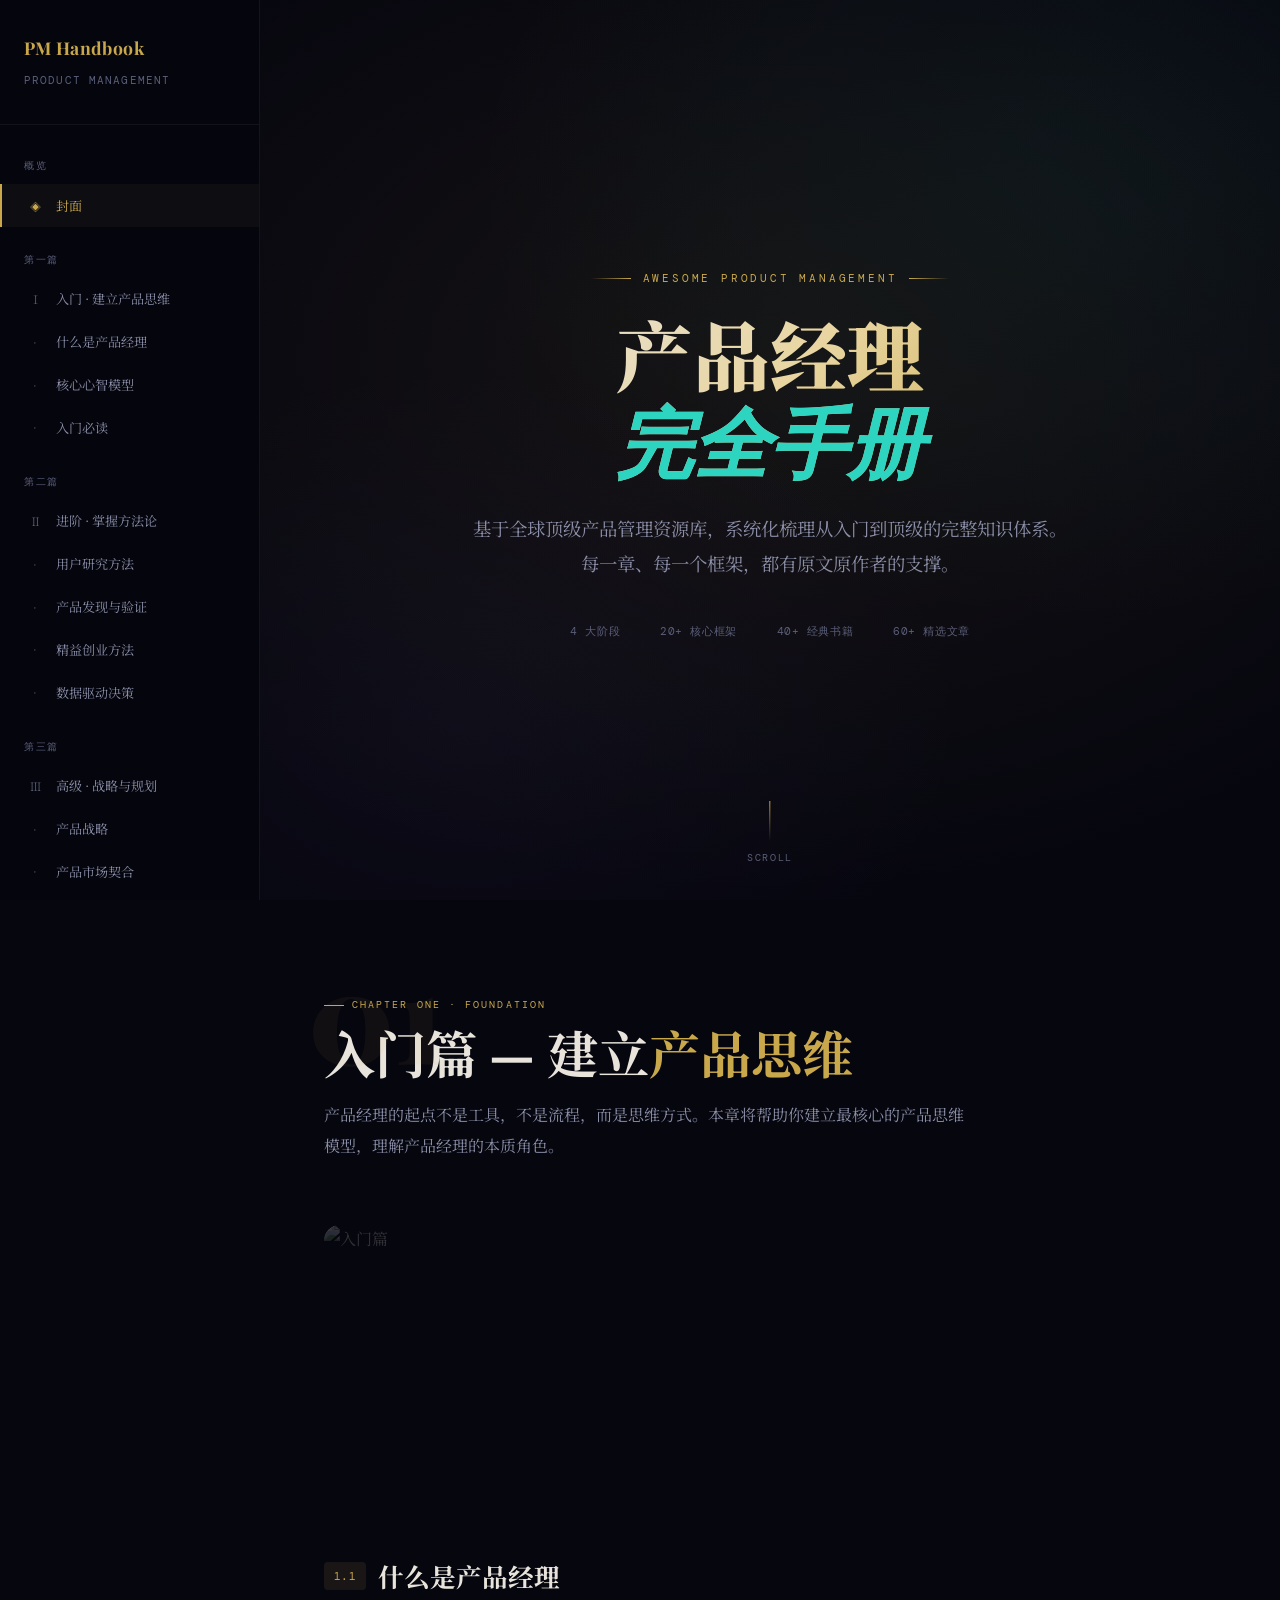
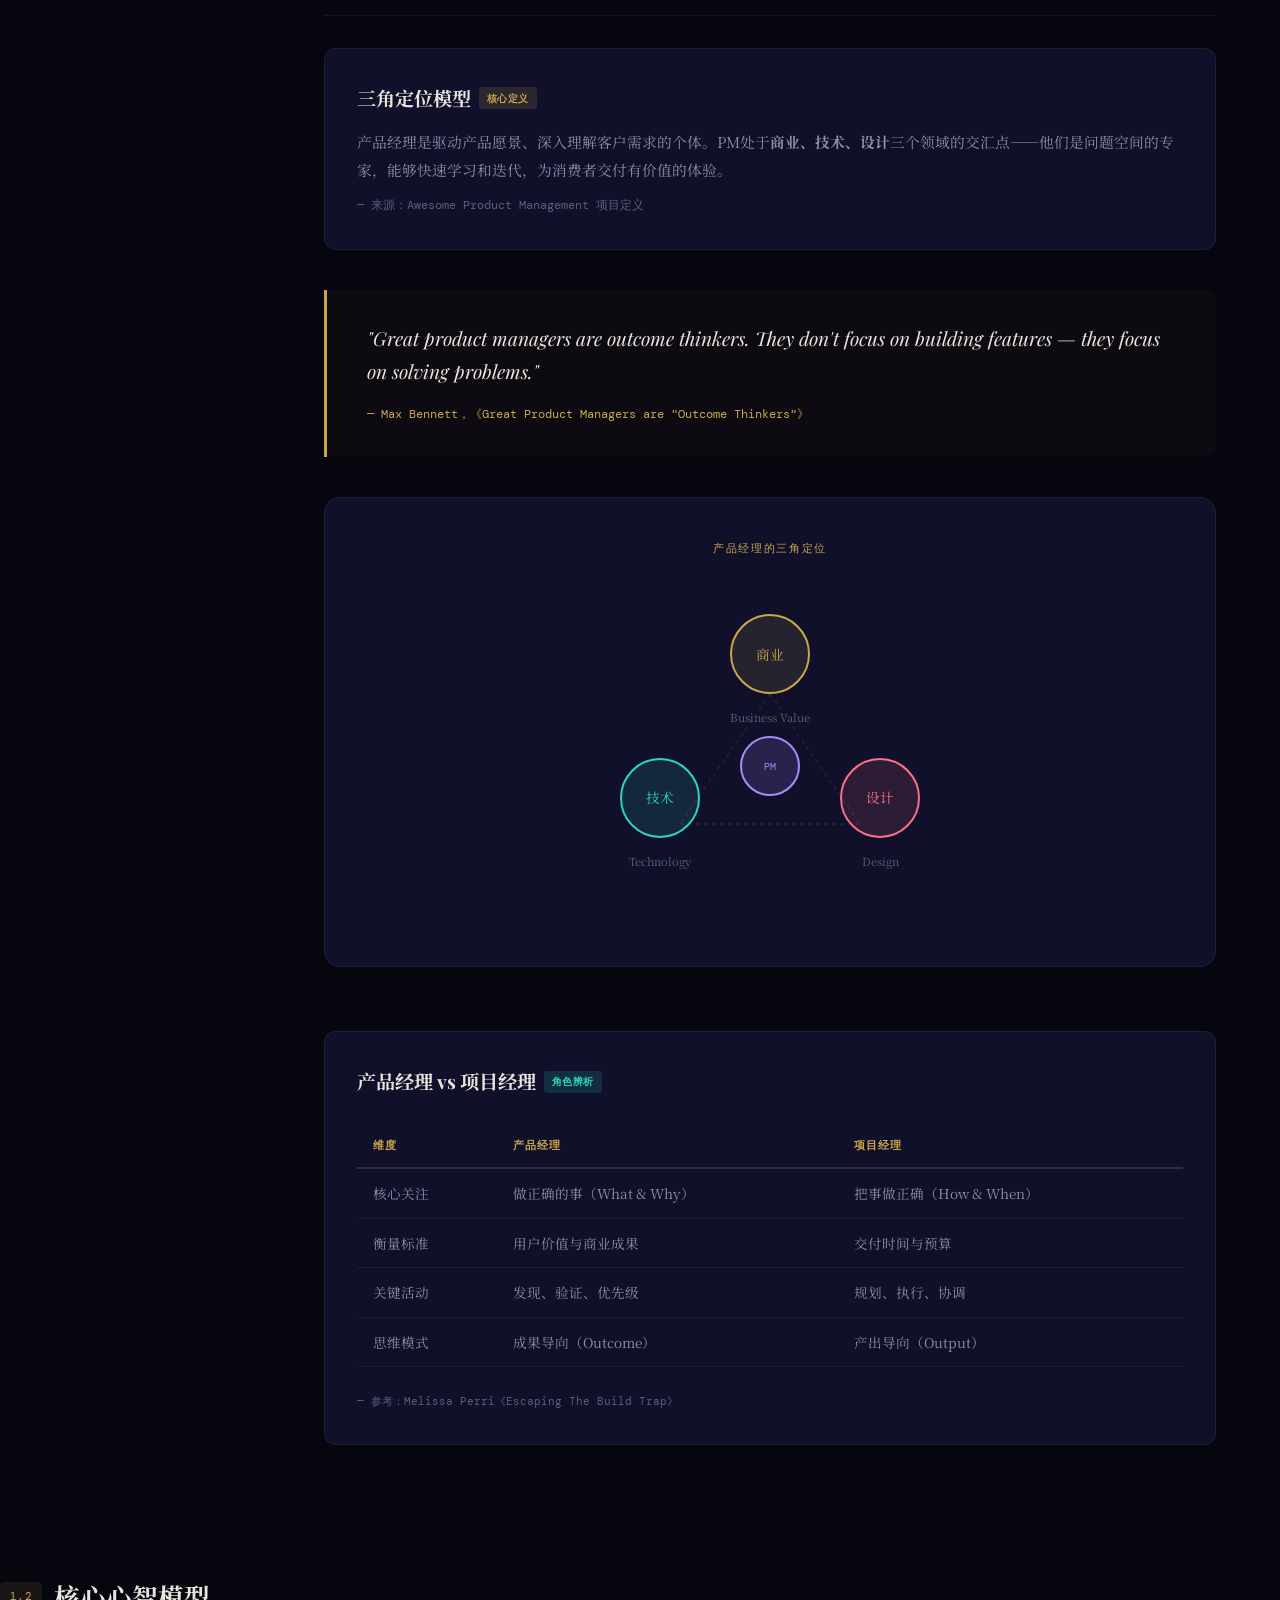
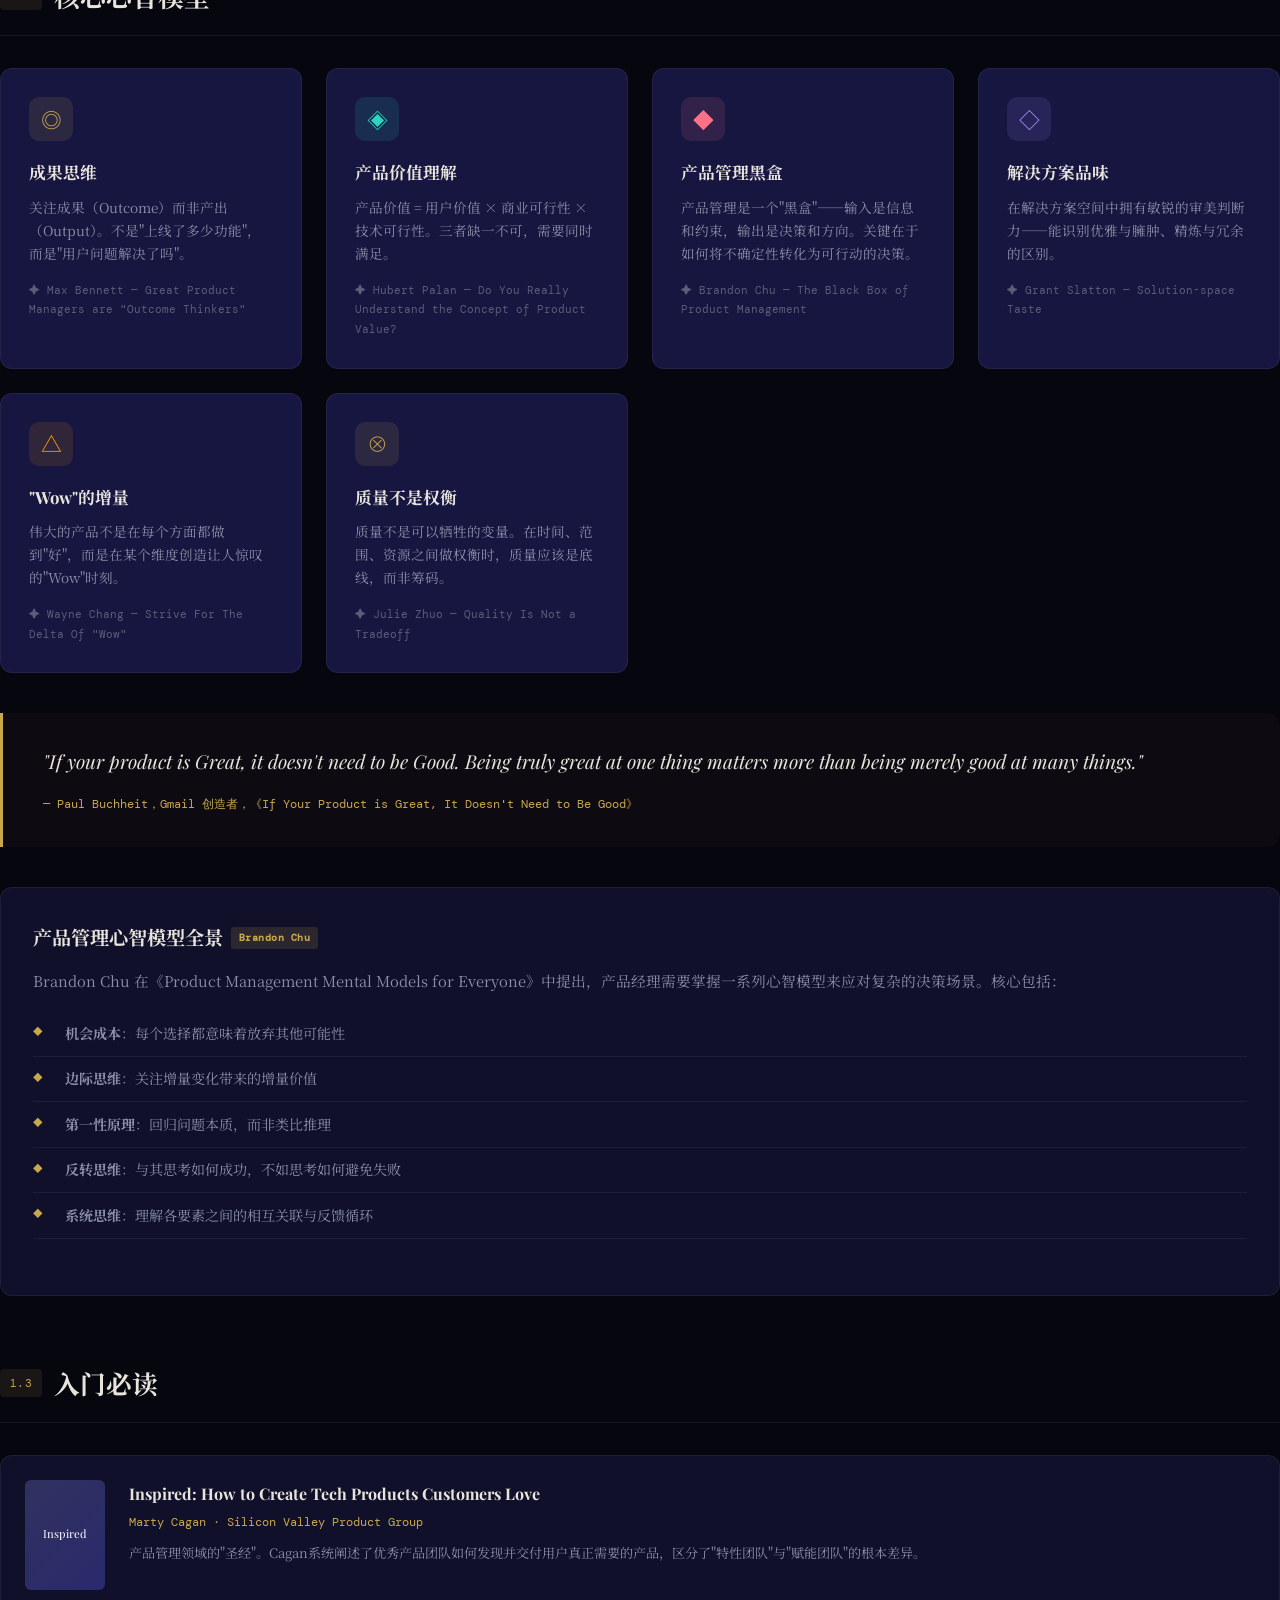
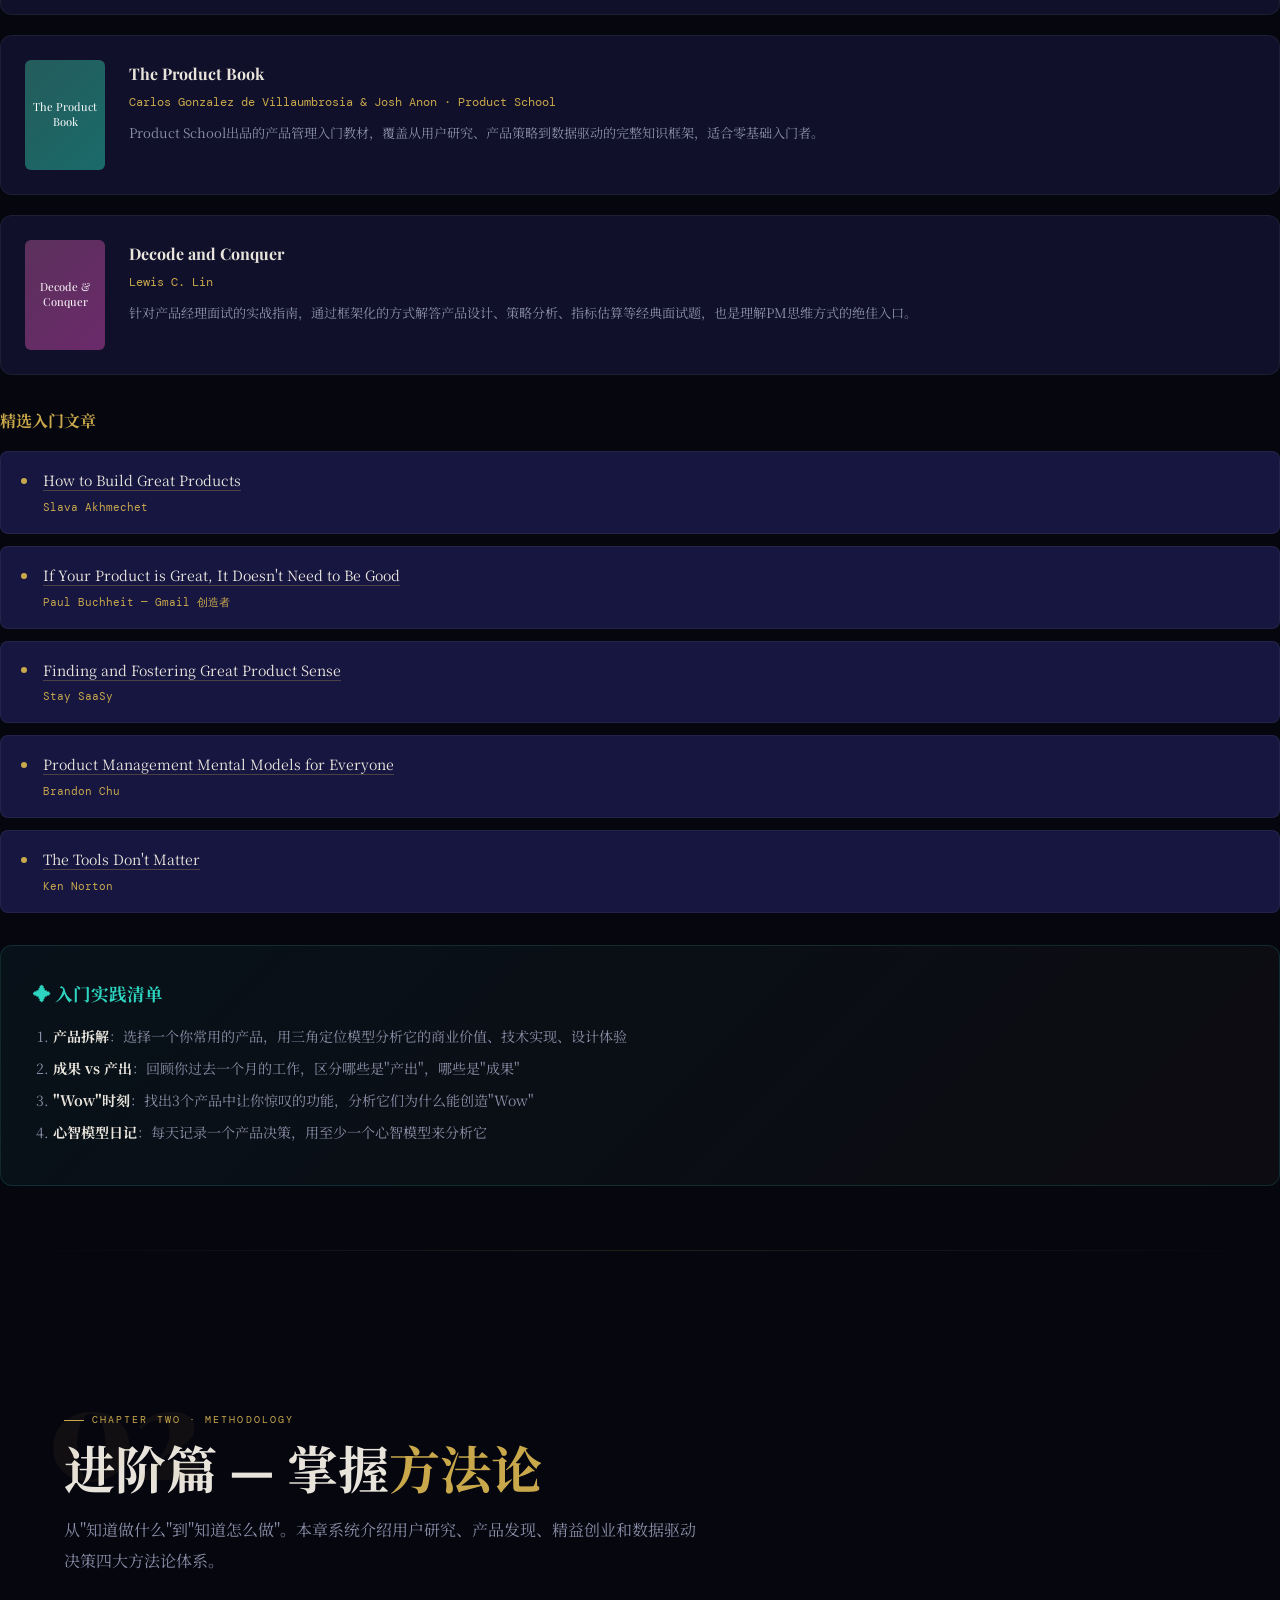
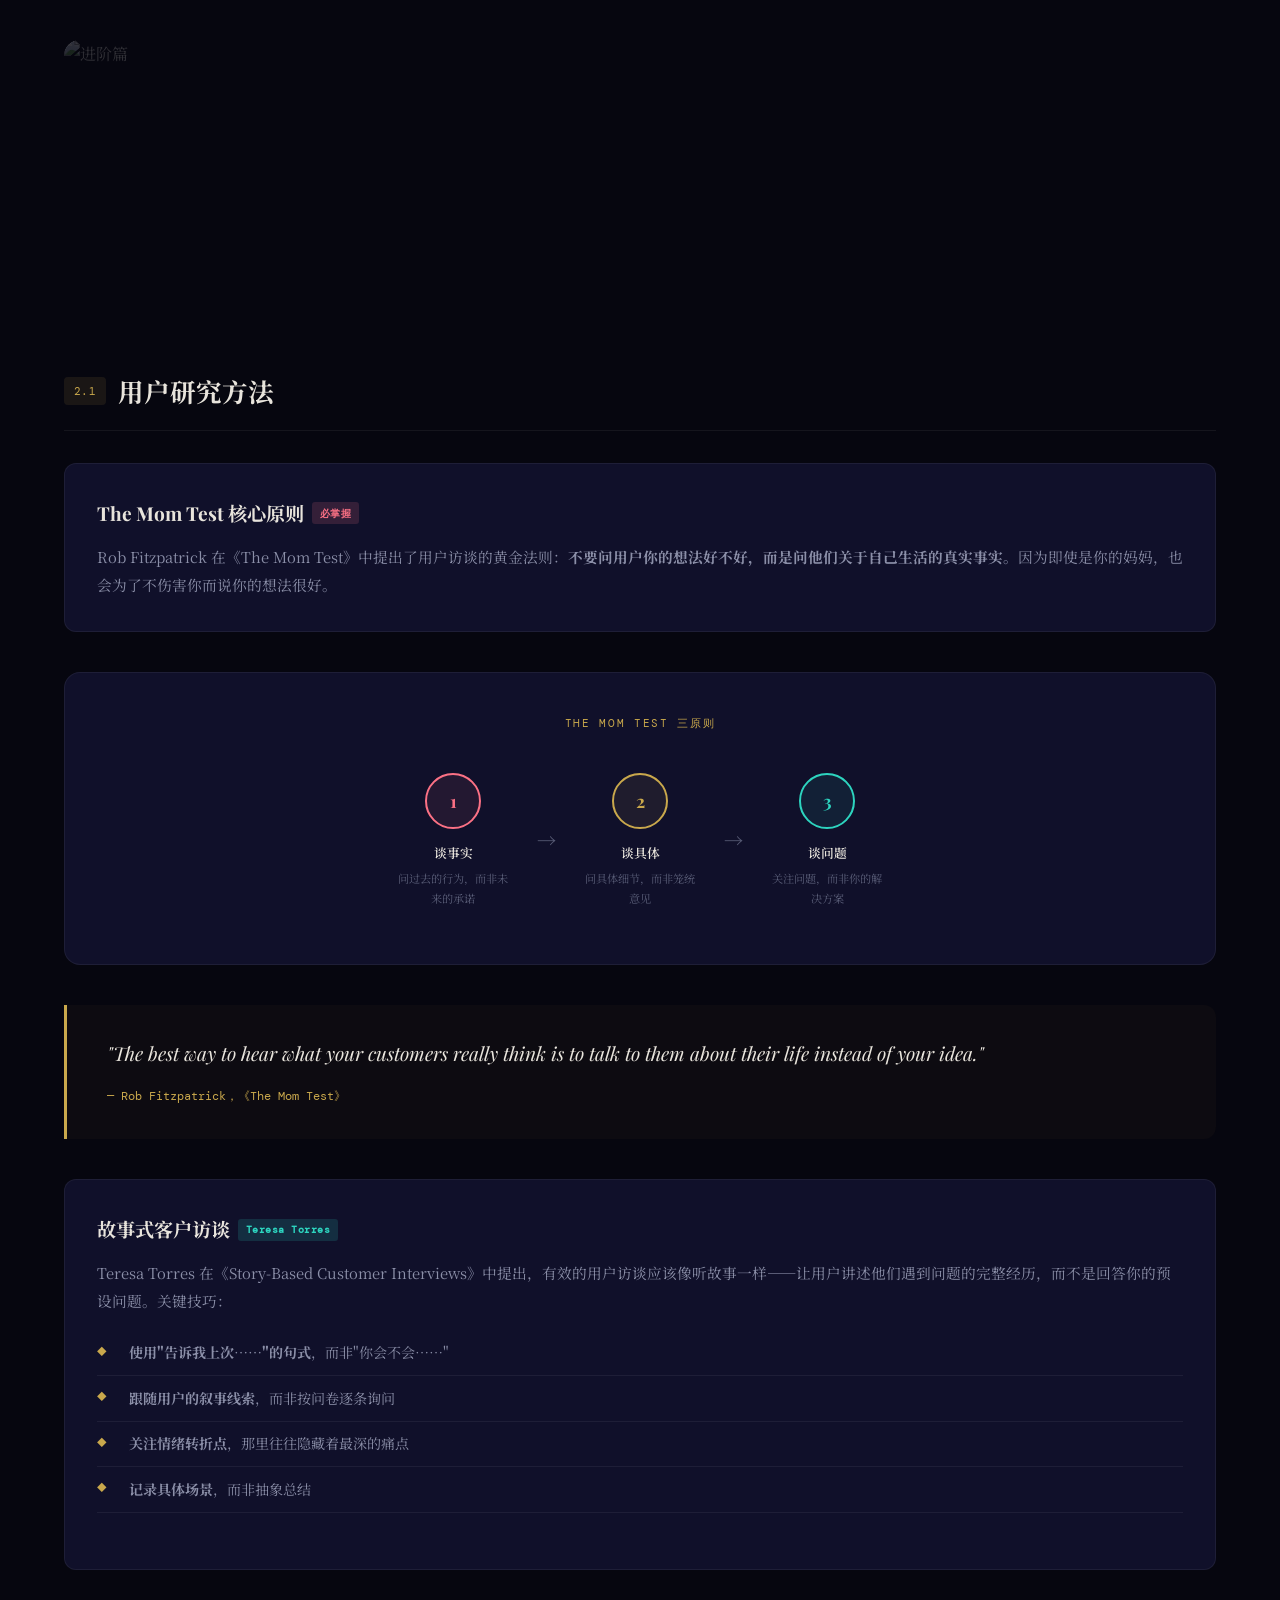
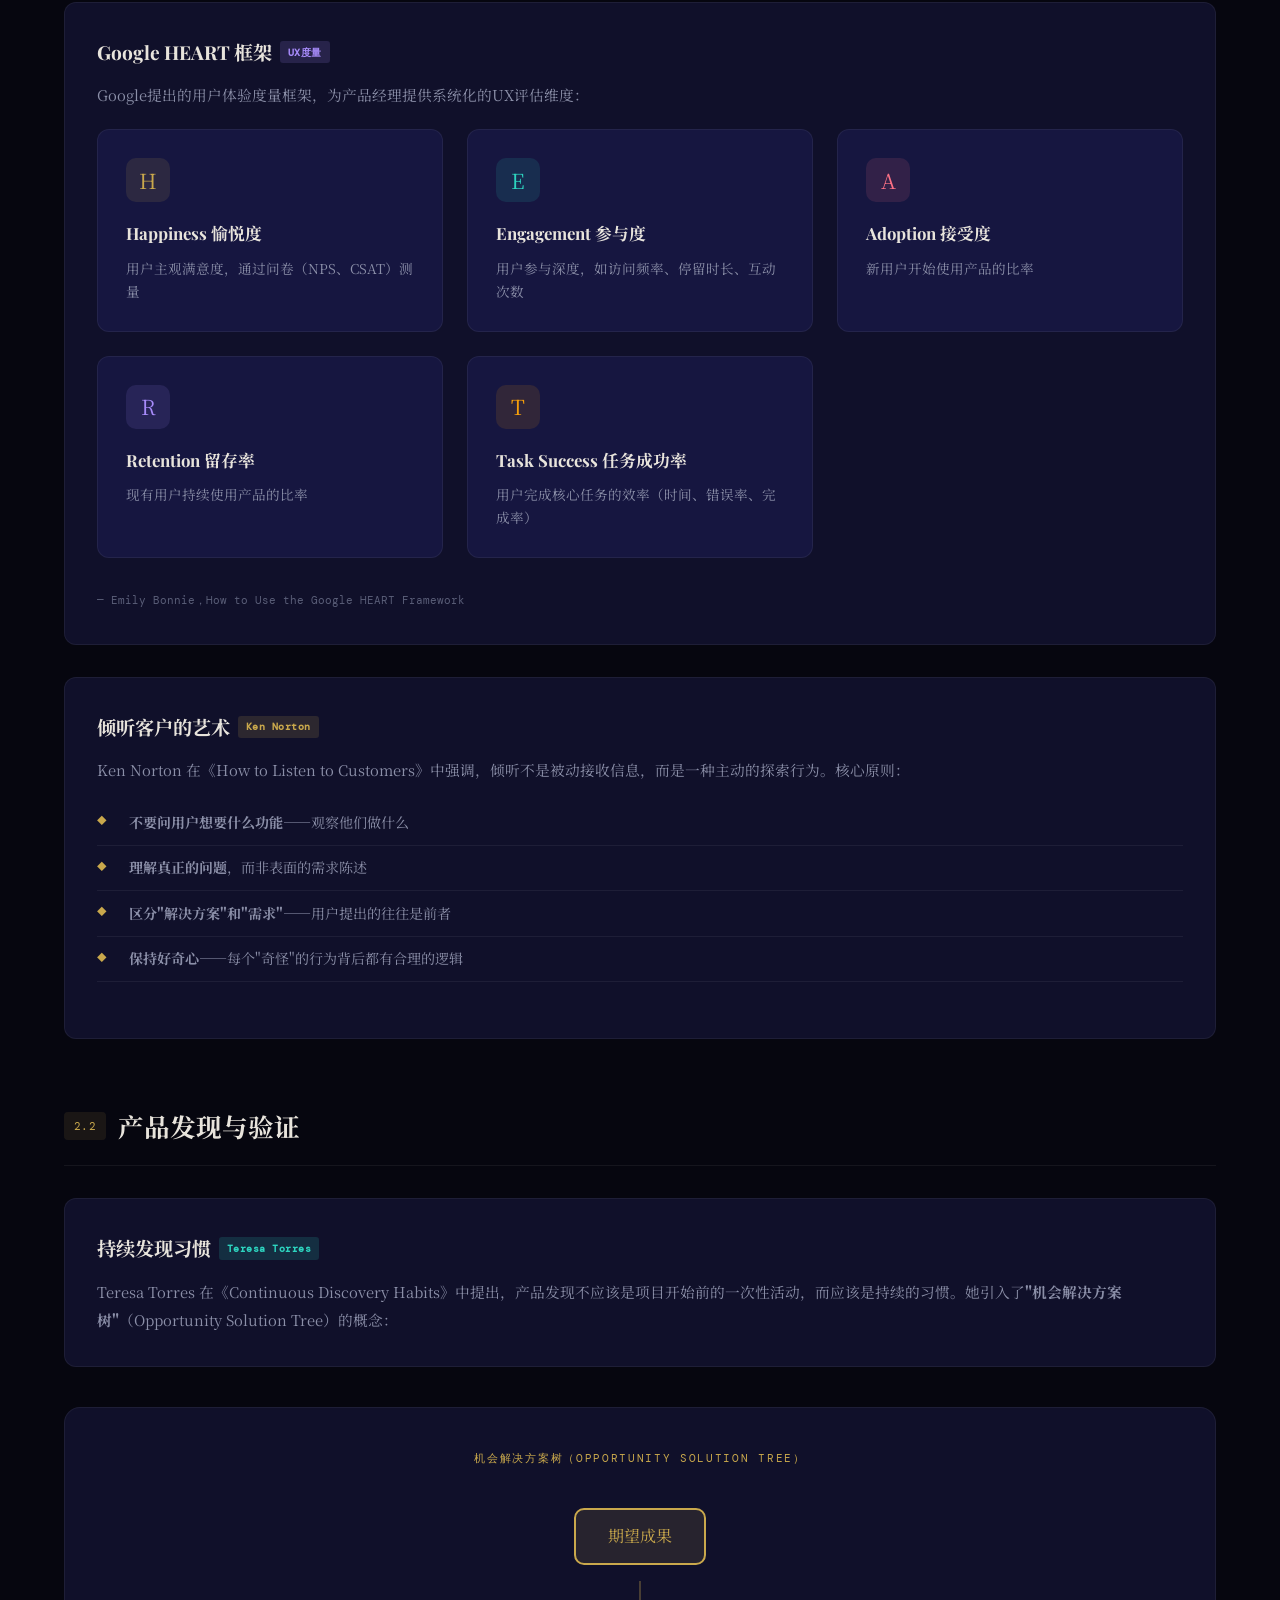
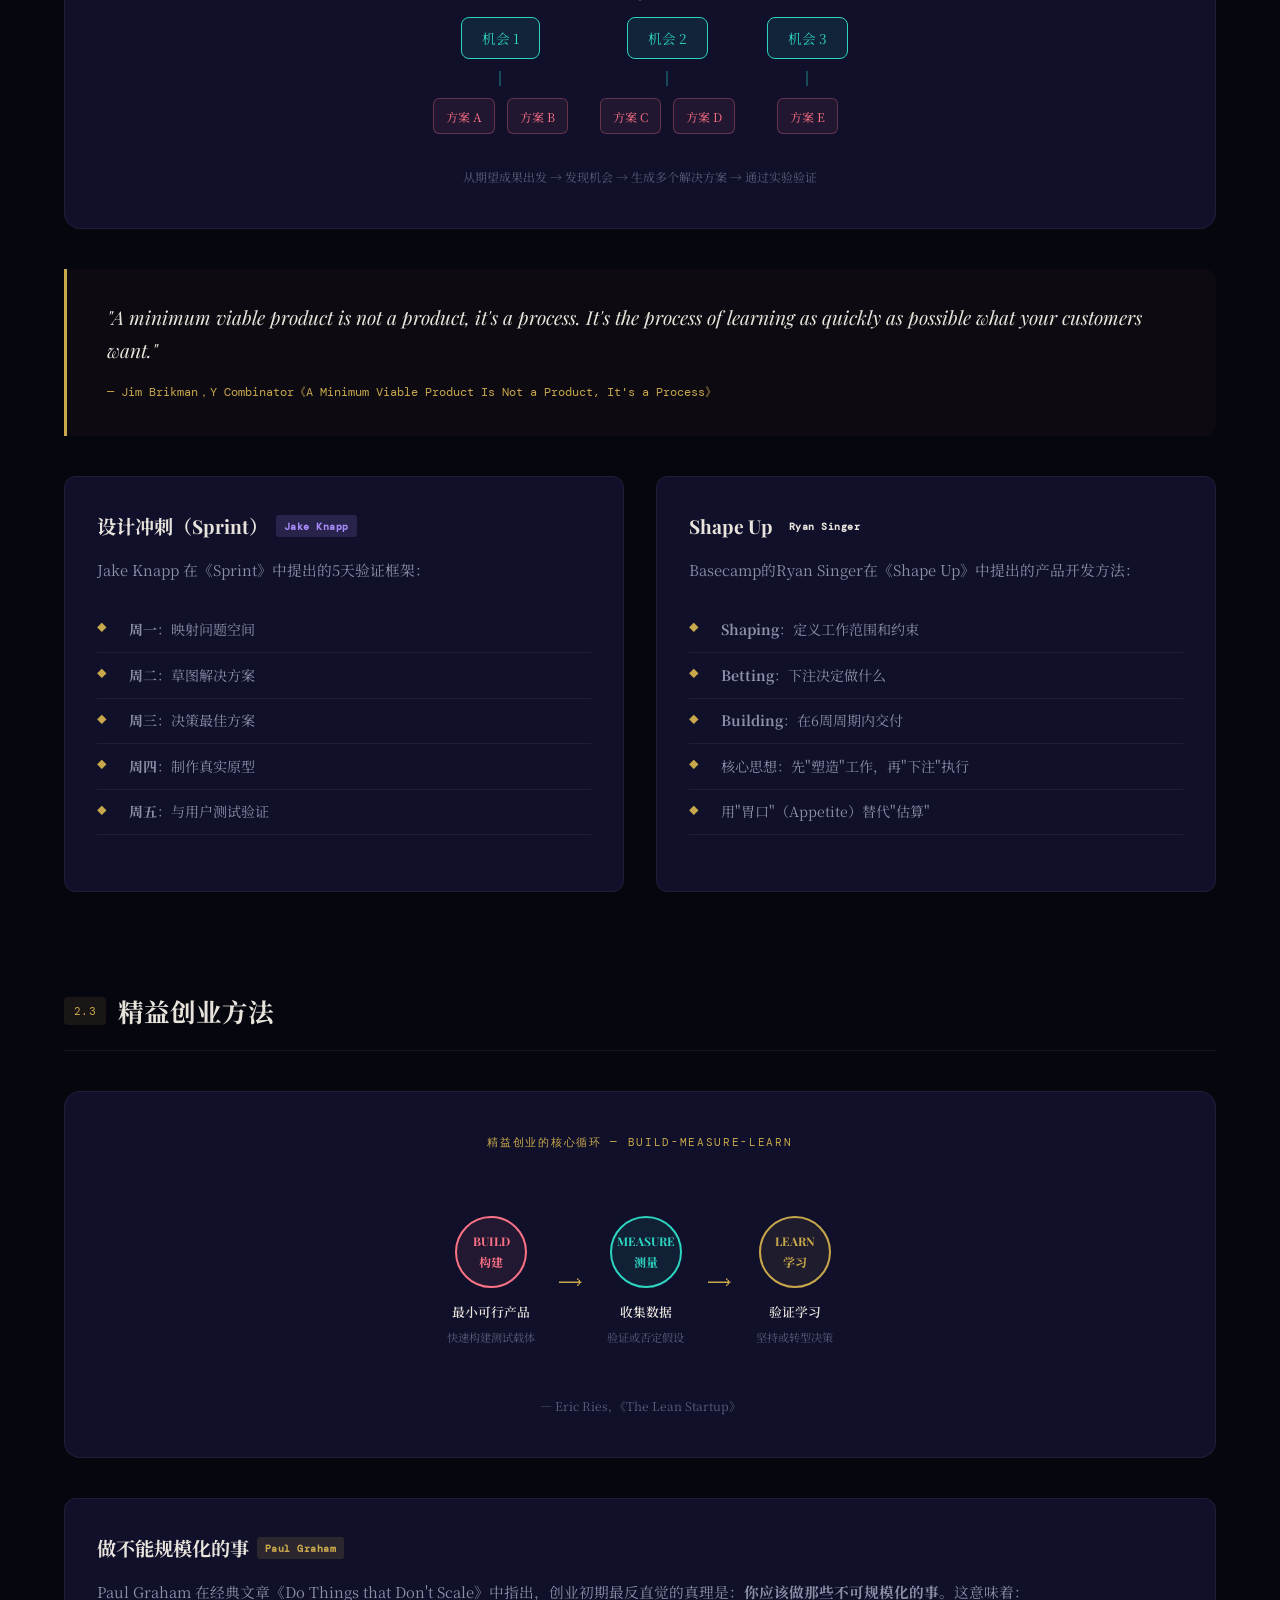
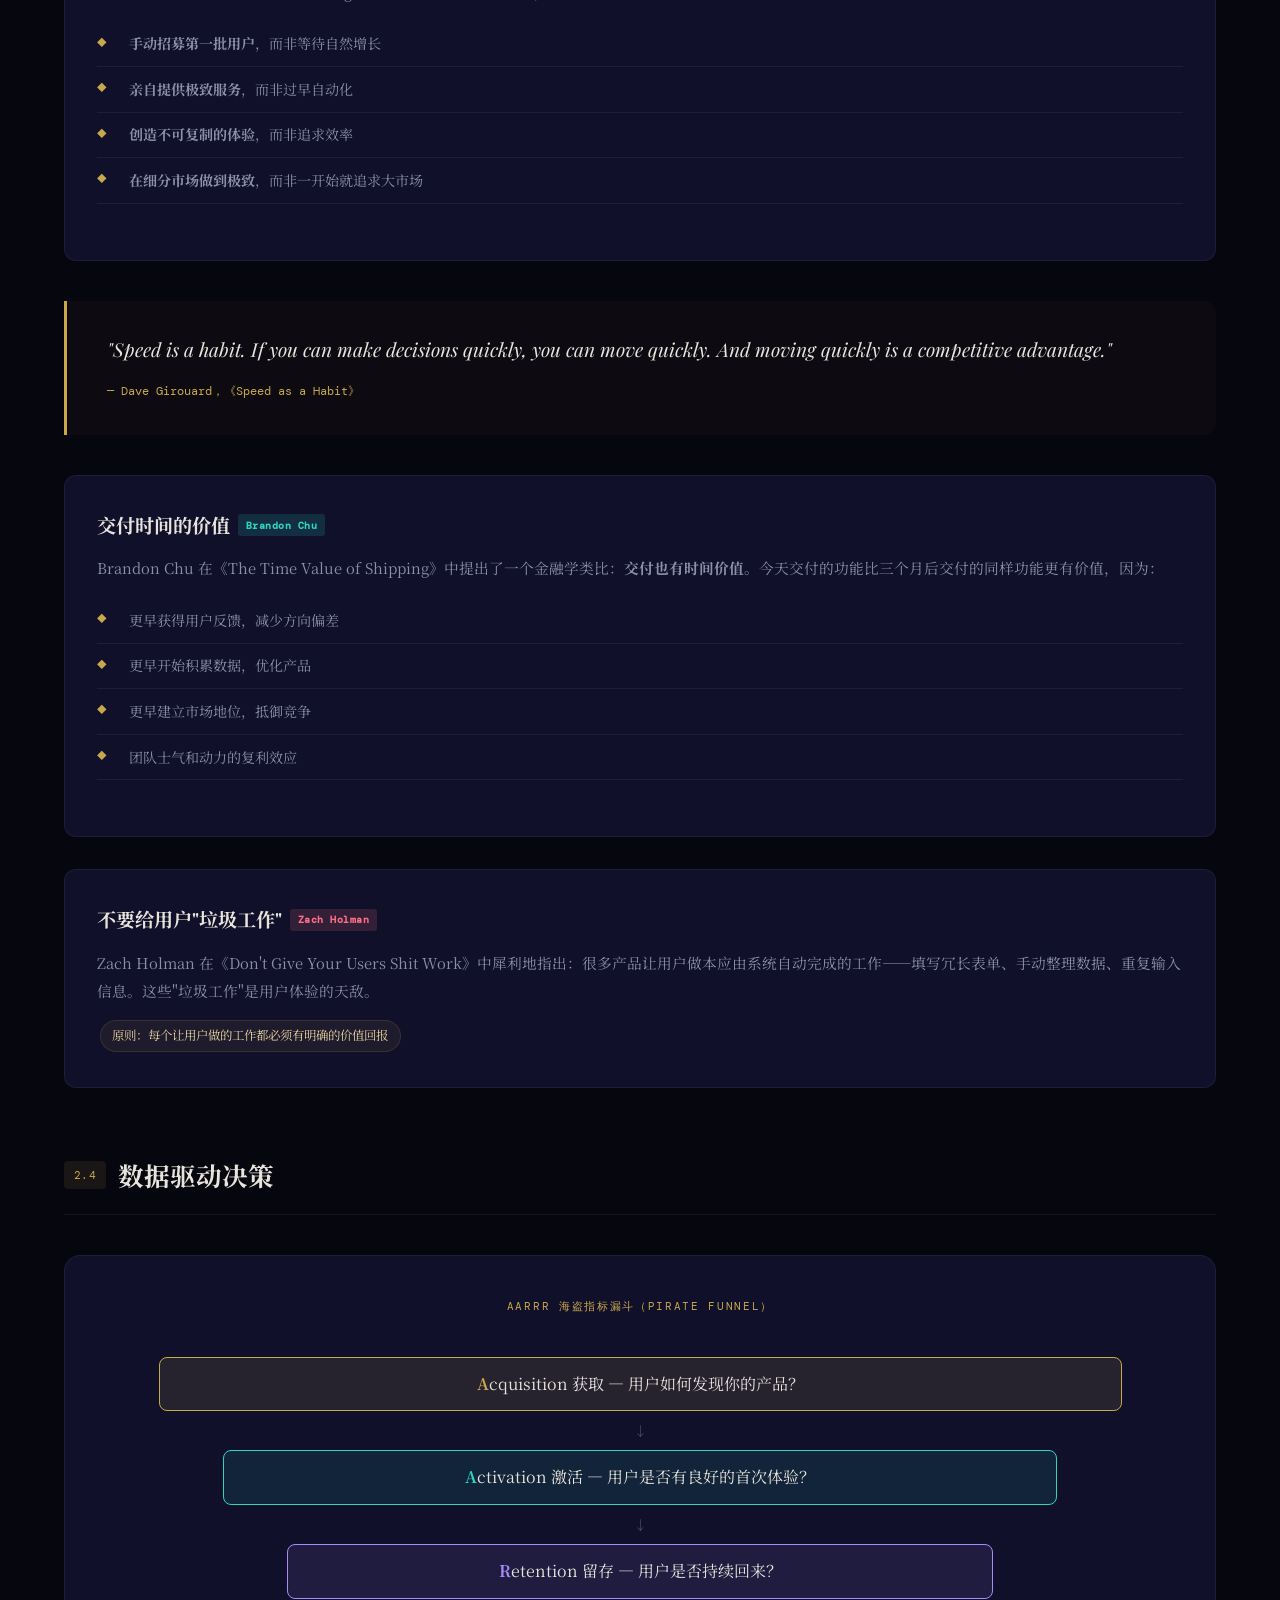
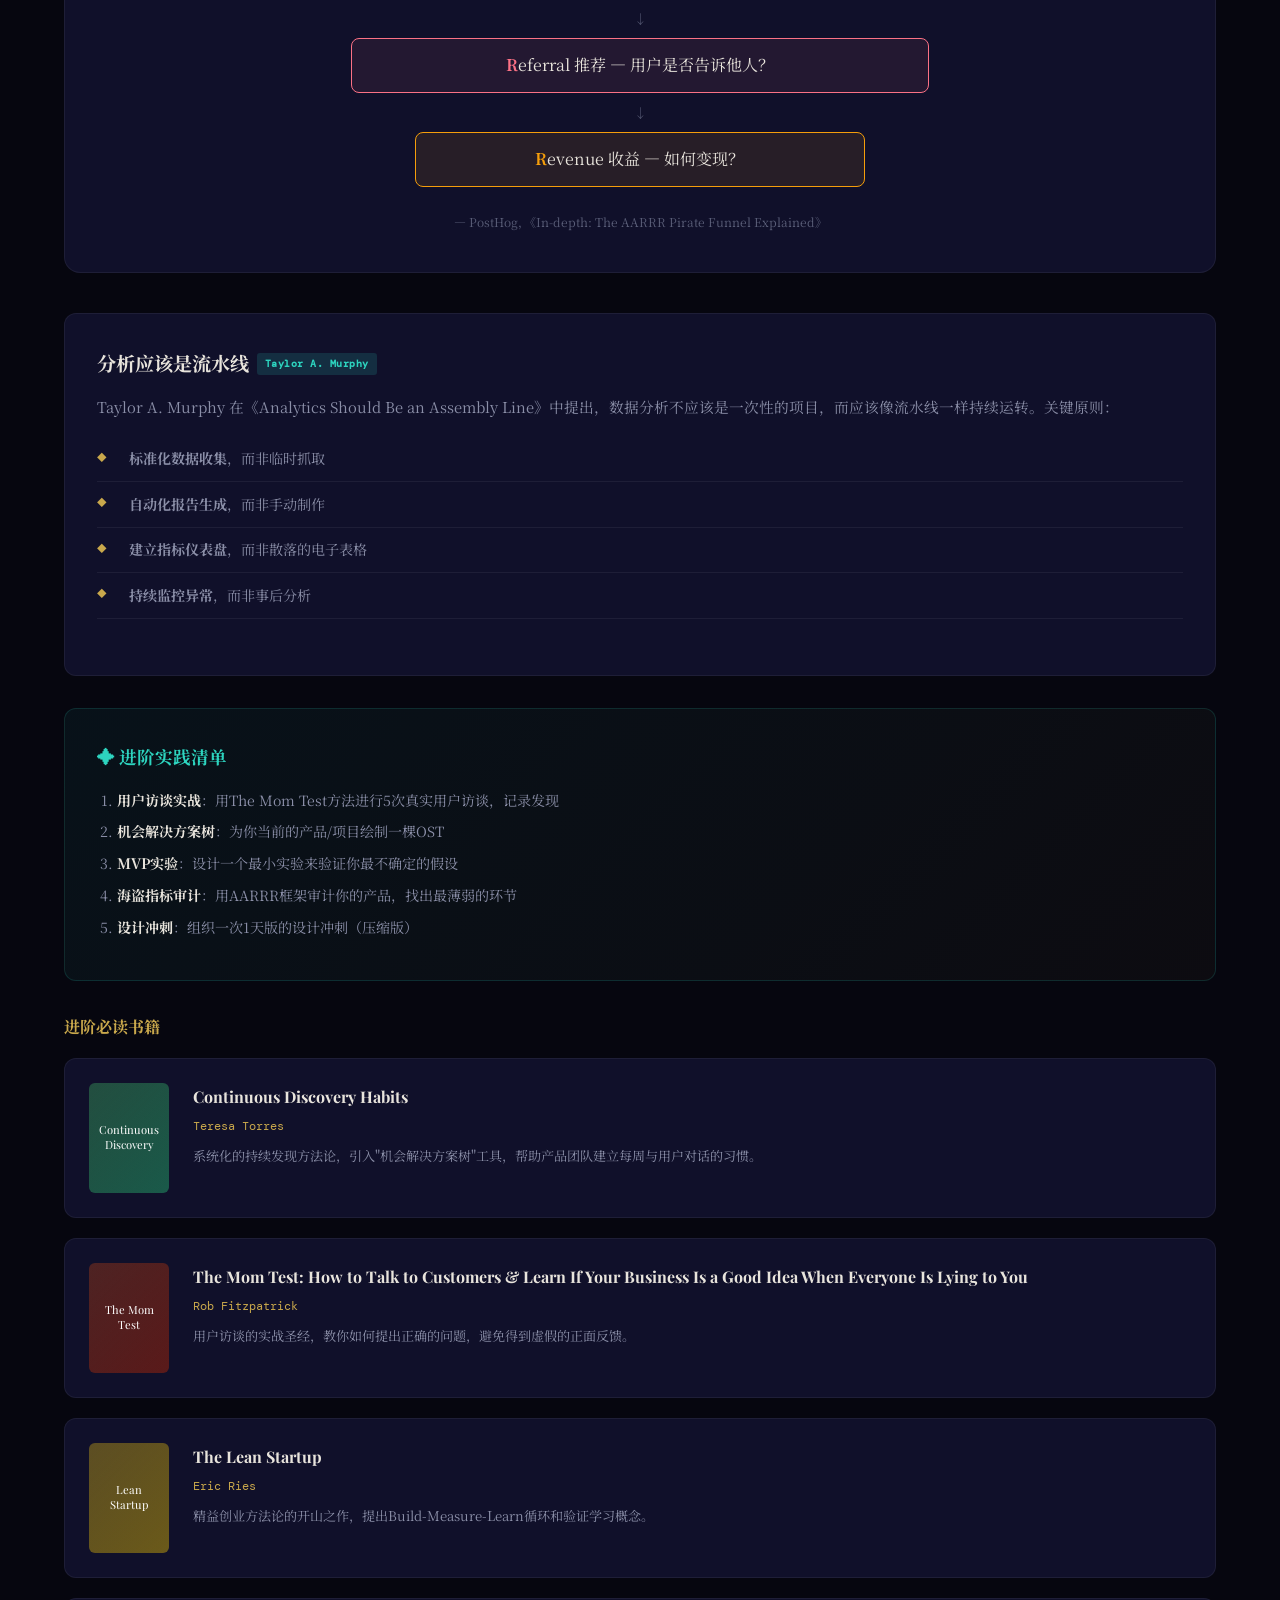
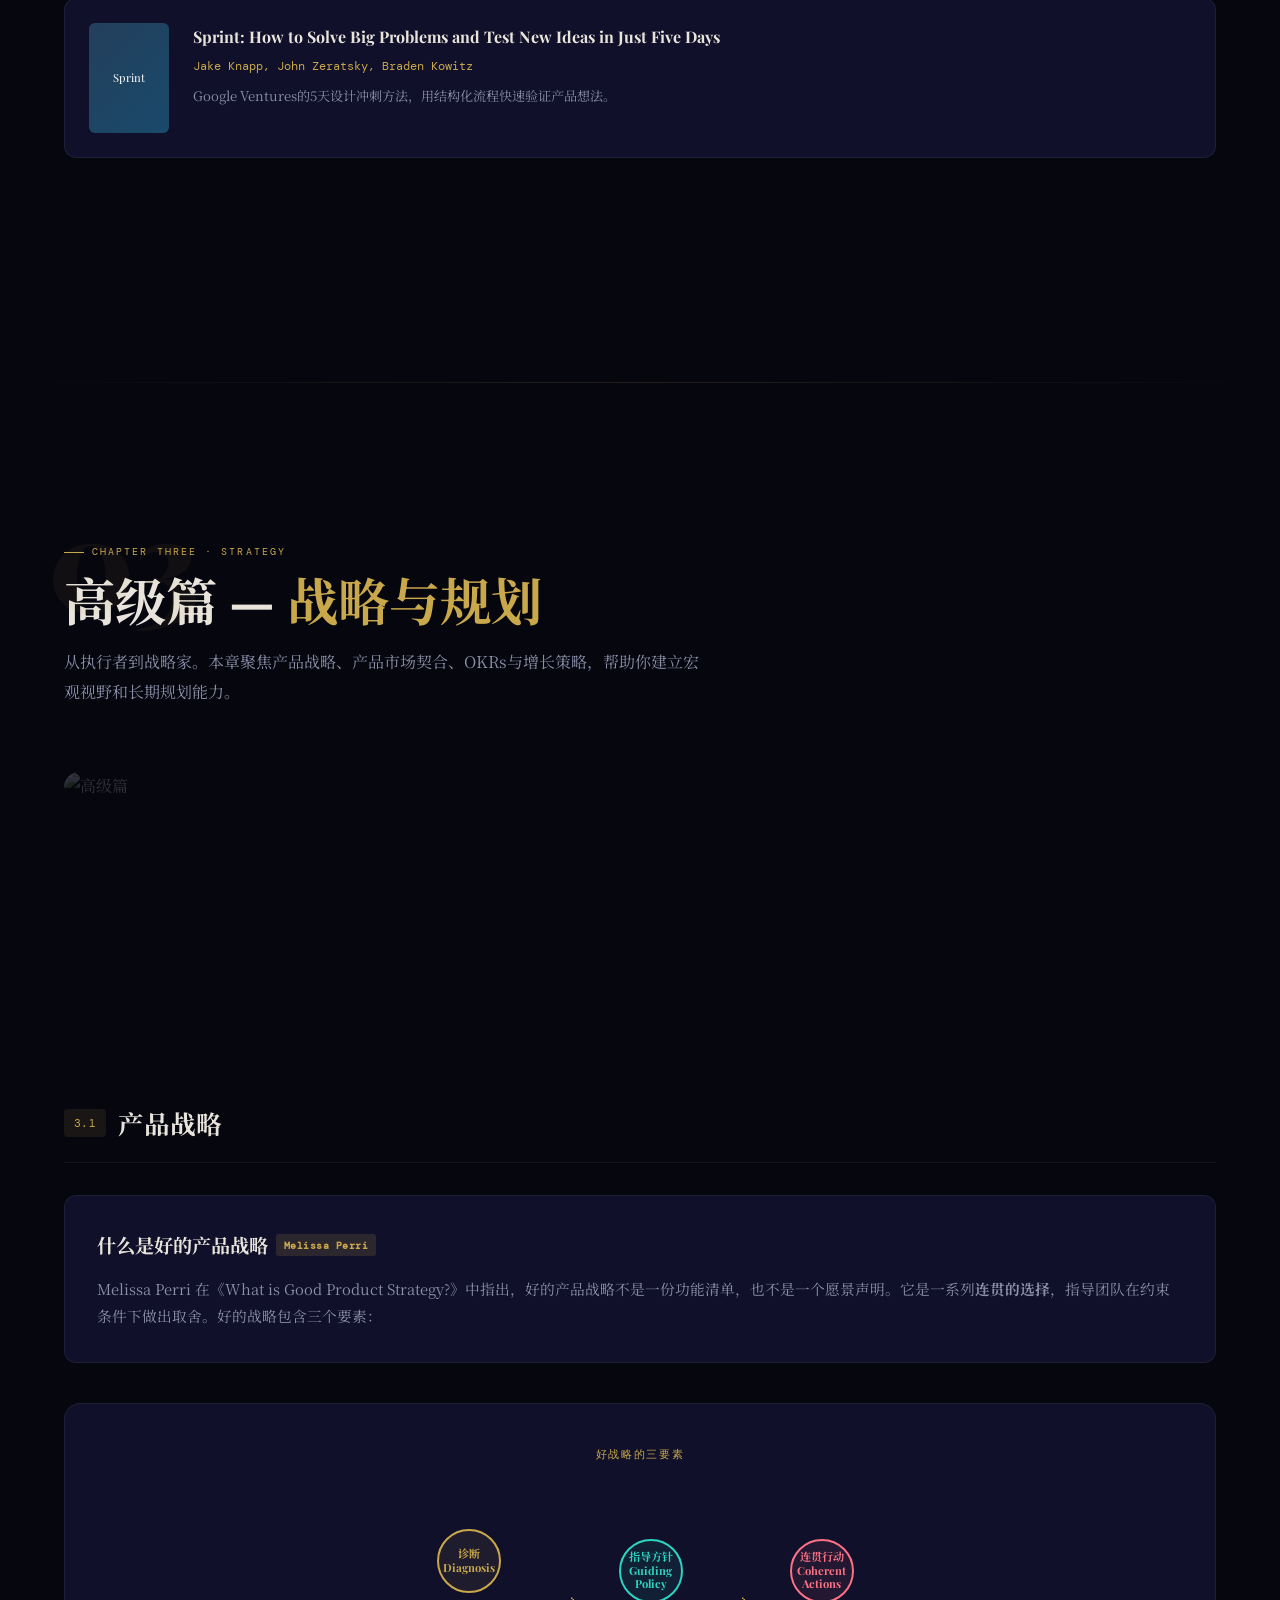
==== pm-handbook.html @ 30e50def "feat: 产品经理核心思想教学 Co-authored-by: traeagent <traeagent@users.noreply.github.com>" ====
<!DOCTYPE html>
<html lang="zh-CN">
<head>
<meta charset="UTF-8">
<meta name="viewport" content="width=device-width, initial-scale=1.0">
<title>产品经理完全手册 — 从入门到顶级</title>
<link href="https://fonts.googleapis.com/css2?family=Playfair+Display:ital,wght@0,400;0,700;0,900;1,400&family=Noto+Serif+SC:wght@200;400;600;700;900&family=Source+Han+Serif+SC:wght@400;700&family=DM+Mono:wght@400;500&family=Instrument+Serif:ital@0;1&display=swap" rel="stylesheet">
<style>
*,*::before,*::after{margin:0;padding:0;box-sizing:border-box}
:root{
--bg-deep:#06060f;
--bg-primary:#0a0a1a;
--bg-secondary:#10102a;
--bg-card:#161640;
--bg-card-hover:#1c1c50;
--accent-gold:#c9a84c;
--accent-gold-light:#e8d5a0;
--accent-teal:#2dd4bf;
--accent-teal-dark:#0d9488;
--accent-rose:#fb7185;
--accent-violet:#a78bfa;
--accent-amber:#f59e0b;
--text-primary:#e8e4dc;
--text-secondary:#8b8fa8;
--text-muted:#5a5e78;
--border-color:rgba(201,168,76,0.15);
--border-subtle:rgba(255,255,255,0.06);
--shadow-gold:0 0 40px rgba(201,168,76,0.08);
--shadow-card:0 8px 32px rgba(0,0,0,0.4);
--font-display:'Playfair Display','Noto Serif SC',serif;
--font-body:'Noto Serif SC',Georgia,serif;
--font-mono:'DM Mono',monospace;
--font-accent:'Instrument Serif',serif;
}
html{scroll-behavior:smooth;font-size:16px}
body{
background:var(--bg-deep);
color:var(--text-primary);
font-family:var(--font-body);
line-height:1.8;
overflow-x:hidden;
-webkit-font-smoothing:antialiased;
}
::selection{background:rgba(201,168,76,0.3);color:#fff}
::-webkit-scrollbar{width:6px}
::-webkit-scrollbar-track{background:var(--bg-deep)}
::-webkit-scrollbar-thumb{background:var(--accent-gold);border-radius:3px}

.progress-bar{position:fixed;top:0;left:0;height:3px;background:linear-gradient(90deg,var(--accent-gold),var(--accent-teal));z-index:9999;transition:width .15s}

nav.side-nav{
position:fixed;left:0;top:0;width:260px;height:100vh;
background:rgba(6,6,15,0.95);
backdrop-filter:blur(20px);
border-right:1px solid var(--border-subtle);
z-index:1000;
padding:2rem 0;
overflow-y:auto;
transition:transform .4s cubic-bezier(.4,0,.2,1);
}
nav.side-nav .nav-brand{
padding:0 1.5rem 2rem;
border-bottom:1px solid var(--border-subtle);
margin-bottom:1.5rem;
}
nav.side-nav .nav-brand h3{
font-family:var(--font-display);
font-size:1.1rem;
color:var(--accent-gold);
letter-spacing:.02em;
}
nav.side-nav .nav-brand span{
font-size:.7rem;
color:var(--text-muted);
font-family:var(--font-mono);
letter-spacing:.1em;
text-transform:uppercase;
}
nav.side-nav a{
display:flex;align-items:center;gap:.75rem;
padding:.6rem 1.5rem;
color:var(--text-secondary);
text-decoration:none;
font-size:.82rem;
transition:all .25s;
border-left:2px solid transparent;
font-family:var(--font-body);
}
nav.side-nav a:hover,nav.side-nav a.active{
color:var(--accent-gold);
background:rgba(201,168,76,0.05);
border-left-color:var(--accent-gold);
}
nav.side-nav a .nav-icon{
width:18px;height:18px;
display:flex;align-items:center;justify-content:center;
font-size:.7rem;
opacity:.6;
}
nav.side-nav a:hover .nav-icon,nav.side-nav a.active .nav-icon{opacity:1}
nav.side-nav .nav-section{
padding:.5rem 1.5rem;
font-size:.65rem;
font-family:var(--font-mono);
color:var(--text-muted);
letter-spacing:.15em;
text-transform:uppercase;
margin-top:1rem;
}

.main-content{margin-left:260px}

.hero{
position:relative;
min-height:100vh;
display:flex;align-items:center;justify-content:center;
overflow:hidden;
}
.hero-bg{
position:absolute;inset:0;
background:
  radial-gradient(ellipse 80% 60% at 50% 40%,rgba(201,168,76,0.08),transparent),
  radial-gradient(ellipse 60% 50% at 80% 20%,rgba(45,212,191,0.05),transparent),
  radial-gradient(ellipse 50% 40% at 20% 80%,rgba(167,139,250,0.04),transparent),
  var(--bg-deep);
}
.hero-bg::before{
content:'';position:absolute;inset:0;
background:url("https://trae-api-cn.mchost.guru/api/ide/v1/text_to_image?prompt=Premium%20editorial%20magazine%20cover%20design%2C%20product%20management%20concept%20art%2C%20dark%20sophisticated%20workspace%20with%20floating%20holographic%20UI%20screens%20and%20data%20visualizations%2C%20deep%20navy%20and%20gold%20color%20scheme%2C%20luxury%20aesthetic%2C%20cinematic%20lighting&image_size=landscape_16_9") center/cover no-repeat;
opacity:.12;
filter:saturate(.5);
}
.hero-content{
position:relative;z-index:2;
text-align:center;
max-width:900px;
padding:2rem;
}
.hero-eyebrow{
font-family:var(--font-mono);
font-size:.7rem;
letter-spacing:.25em;
text-transform:uppercase;
color:var(--accent-gold);
margin-bottom:1.5rem;
display:inline-flex;align-items:center;gap:.75rem;
}
.hero-eyebrow::before,.hero-eyebrow::after{
content:'';width:40px;height:1px;
background:linear-gradient(90deg,transparent,var(--accent-gold));
}
.hero-eyebrow::after{
background:linear-gradient(90deg,var(--accent-gold),transparent);
}
.hero h1{
font-family:var(--font-display);
font-size:clamp(2.8rem,6vw,5.5rem);
font-weight:900;
line-height:1.1;
margin-bottom:1.5rem;
background:linear-gradient(135deg,var(--text-primary) 0%,var(--accent-gold-light) 50%,var(--accent-gold) 100%);
-webkit-background-clip:text;
-webkit-text-fill-color:transparent;
background-clip:text;
}
.hero h1 em{
font-family:var(--font-accent);
font-style:italic;
-webkit-text-fill-color:var(--accent-teal);
}
.hero-subtitle{
font-size:1.15rem;
color:var(--text-secondary);
max-width:600px;
margin:0 auto 2.5rem;
line-height:1.9;
}
.hero-meta{
display:flex;justify-content:center;gap:2.5rem;
font-family:var(--font-mono);
font-size:.7rem;
color:var(--text-muted);
letter-spacing:.05em;
}
.hero-meta span{display:flex;align-items:center;gap:.4rem}
.hero-scroll{
position:absolute;bottom:2rem;left:50%;transform:translateX(-50%);
display:flex;flex-direction:column;align-items:center;gap:.5rem;
color:var(--text-muted);font-size:.65rem;
font-family:var(--font-mono);letter-spacing:.15em;
animation:float 3s ease-in-out infinite;
}
.hero-scroll .scroll-line{width:1px;height:40px;background:linear-gradient(to bottom,var(--accent-gold),transparent)}
@keyframes float{0%,100%{transform:translateX(-50%) translateY(0)}50%{transform:translateX(-50%) translateY(-8px)}}

.chapter{
position:relative;
padding:6rem 4rem;
}
.chapter-header{
position:relative;
margin-bottom:4rem;
}
.chapter-number{
font-family:var(--font-display);
font-size:8rem;
font-weight:900;
color:rgba(201,168,76,0.06);
position:absolute;
top:-3rem;left:-1rem;
line-height:1;
user-select:none;
}
.chapter-label{
font-family:var(--font-mono);
font-size:.65rem;
letter-spacing:.2em;
text-transform:uppercase;
color:var(--accent-gold);
margin-bottom:.5rem;
display:flex;align-items:center;gap:.5rem;
}
.chapter-label::before{content:'';width:20px;height:1px;background:var(--accent-gold)}
.chapter-title{
font-family:var(--font-display);
font-size:clamp(2rem,4vw,3.2rem);
font-weight:700;
line-height:1.2;
margin-bottom:1rem;
}
.chapter-title .highlight{color:var(--accent-gold)}
.chapter-desc{
font-size:1rem;
color:var(--text-secondary);
max-width:640px;
line-height:1.9;
}
.chapter-banner{
width:100%;height:280px;
border-radius:16px;
overflow:hidden;
margin:3rem 0;
position:relative;
}
.chapter-banner img{
width:100%;height:100%;object-fit:cover;
opacity:.6;
filter:saturate(.7);
}
.chapter-banner::after{
content:'';position:absolute;inset:0;
background:linear-gradient(135deg,rgba(6,6,15,0.7),rgba(6,6,15,0.3));
}

.section{margin-bottom:4rem}
.section-header{
display:flex;align-items:center;gap:.75rem;
margin-bottom:2rem;
padding-bottom:1rem;
border-bottom:1px solid var(--border-subtle);
}
.section-num{
font-family:var(--font-mono);
font-size:.7rem;
color:var(--accent-gold);
background:rgba(201,168,76,0.1);
padding:.25rem .6rem;
border-radius:4px;
letter-spacing:.05em;
}
.section-title{
font-family:var(--font-display);
font-size:1.6rem;
font-weight:700;
}

.concept-block{
background:var(--bg-secondary);
border:1px solid var(--border-subtle);
border-radius:12px;
padding:2rem;
margin-bottom:2rem;
position:relative;
overflow:hidden;
transition:border-color .3s,box-shadow .3s;
}
.concept-block:hover{
border-color:rgba(201,168,76,0.25);
box-shadow:var(--shadow-gold);
}
.concept-block::before{
content:'';position:absolute;top:0;left:0;right:0;height:2px;
background:linear-gradient(90deg,var(--accent-gold),var(--accent-teal));
opacity:0;transition:opacity .3s;
}
.concept-block:hover::before{opacity:1}
.concept-block h4{
font-family:var(--font-display);
font-size:1.2rem;
margin-bottom:.75rem;
display:flex;align-items:center;gap:.5rem;
}
.concept-block h4 .tag{
font-family:var(--font-mono);
font-size:.6rem;
padding:.15rem .5rem;
border-radius:3px;
letter-spacing:.05em;
}
.tag-gold{background:rgba(201,168,76,0.15);color:var(--accent-gold)}
.tag-teal{background:rgba(45,212,191,0.15);color:var(--accent-teal)}
.tag-rose{background:rgba(251,113,133,0.15);color:var(--accent-rose)}
.tag-violet{background:rgba(167,139,250,0.15);color:var(--accent-violet)}
.concept-block p{color:var(--text-secondary);font-size:.92rem;line-height:1.9}

.pull-quote{
position:relative;
padding:2rem 2.5rem;
margin:2.5rem 0;
border-left:3px solid var(--accent-gold);
background:rgba(201,168,76,0.03);
border-radius:0 12px 12px 0;
}
.pull-quote p{
font-family:var(--font-display);
font-size:1.2rem;
font-style:italic;
line-height:1.7;
color:var(--text-primary);
}
.pull-quote .quote-author{
margin-top:1rem;
font-family:var(--font-mono);
font-size:.75rem;
color:var(--accent-gold);
font-style:normal;
}

.framework-grid{
display:grid;
grid-template-columns:repeat(auto-fit,minmax(280px,1fr));
gap:1.5rem;
margin:2rem 0;
}
.framework-card{
background:var(--bg-card);
border:1px solid var(--border-subtle);
border-radius:12px;
padding:1.75rem;
transition:all .3s;
position:relative;
overflow:hidden;
}
.framework-card:hover{
transform:translateY(-2px);
border-color:rgba(201,168,76,0.2);
box-shadow:var(--shadow-card);
}
.framework-card .fc-icon{
width:44px;height:44px;
border-radius:10px;
display:flex;align-items:center;justify-content:center;
font-size:1.3rem;
margin-bottom:1rem;
}
.fc-icon-gold{background:rgba(201,168,76,0.12);color:var(--accent-gold)}
.fc-icon-teal{background:rgba(45,212,191,0.12);color:var(--accent-teal)}
.fc-icon-rose{background:rgba(251,113,133,0.12);color:var(--accent-rose)}
.fc-icon-violet{background:rgba(167,139,250,0.12);color:var(--accent-violet)}
.fc-icon-amber{background:rgba(245,158,11,0.12);color:var(--accent-amber)}
.framework-card h5{
font-family:var(--font-display);
font-size:1.05rem;
margin-bottom:.5rem;
}
.framework-card p{
font-size:.85rem;
color:var(--text-secondary);
line-height:1.7;
}
.framework-card .fc-author{
margin-top:1rem;
font-family:var(--font-mono);
font-size:.68rem;
color:var(--text-muted);
display:flex;align-items:center;gap:.3rem;
}

.book-card{
display:flex;gap:1.5rem;
background:var(--bg-secondary);
border:1px solid var(--border-subtle);
border-radius:12px;
padding:1.5rem;
margin-bottom:1.25rem;
transition:all .3s;
}
.book-card:hover{
border-color:rgba(201,168,76,0.2);
box-shadow:var(--shadow-gold);
}
.book-cover{
flex-shrink:0;
width:80px;height:110px;
border-radius:6px;
display:flex;align-items:center;justify-content:center;
font-family:var(--font-display);
font-size:.7rem;
text-align:center;
padding:.5rem;
line-height:1.3;
color:#fff;
position:relative;
overflow:hidden;
}
.book-cover::after{
content:'';position:absolute;inset:0;
background:linear-gradient(135deg,rgba(255,255,255,0.1),transparent);
}
.bc-1{background:linear-gradient(135deg,#1a1a4e,#2a2a6e)}
.bc-2{background:linear-gradient(135deg,#0d4a4a,#1a6b6b)}
.bc-3{background:linear-gradient(135deg,#4a1a4a,#6b2a6b)}
.bc-4{background:linear-gradient(135deg,#4a3a0a,#6b5a1a)}
.bc-5{background:linear-gradient(135deg,#0a2a4a,#1a4a6b)}
.bc-6{background:linear-gradient(135deg,#3a0a0a,#5a1a1a)}
.bc-7{background:linear-gradient(135deg,#0a3a2a,#1a5a4a)}
.bc-8{background:linear-gradient(135deg,#2a1a4a,#4a2a6b)}
.book-info h5{
font-family:var(--font-display);
font-size:1rem;
margin-bottom:.3rem;
}
.book-info .book-author{
font-family:var(--font-mono);
font-size:.72rem;
color:var(--accent-gold);
margin-bottom:.5rem;
}
.book-info .book-desc{
font-size:.82rem;
color:var(--text-secondary);
line-height:1.7;
}

.diagram{
background:var(--bg-secondary);
border:1px solid var(--border-subtle);
border-radius:16px;
padding:2.5rem;
margin:2.5rem 0;
position:relative;
}
.diagram-title{
font-family:var(--font-mono);
font-size:.7rem;
letter-spacing:.15em;
text-transform:uppercase;
color:var(--accent-gold);
margin-bottom:1.5rem;
text-align:center;
}

.flow-horizontal{
display:flex;align-items:center;justify-content:center;gap:0;
flex-wrap:wrap;
}
.flow-step{
text-align:center;
padding:1rem 1.25rem;
position:relative;
}
.flow-step .step-circle{
width:56px;height:56px;
border-radius:50%;
display:flex;align-items:center;justify-content:center;
margin:0 auto .75rem;
font-family:var(--font-display);
font-size:1.1rem;
font-weight:700;
border:2px solid;
}
.flow-step .step-label{
font-size:.8rem;
font-weight:600;
margin-bottom:.25rem;
}
.flow-step .step-desc{
font-size:.7rem;
color:var(--text-muted);
max-width:120px;
margin:0 auto;
}
.flow-arrow{
font-size:1.2rem;
color:var(--text-muted);
padding:0 .25rem;
}

.matrix-grid{
display:grid;
grid-template-columns:1fr 1fr;
gap:1px;
background:var(--border-subtle);
border-radius:12px;
overflow:hidden;
margin:1.5rem 0;
}
.matrix-cell{
padding:1.5rem;
background:var(--bg-secondary);
text-align:center;
}
.matrix-cell h6{
font-family:var(--font-display);
font-size:.9rem;
margin-bottom:.3rem;
}
.matrix-cell p{
font-size:.75rem;
color:var(--text-secondary);
}
.matrix-cell.mc-gold{background:rgba(201,168,76,0.08)}
.matrix-cell.mc-teal{background:rgba(45,212,191,0.06)}
.matrix-cell.mc-rose{background:rgba(251,113,133,0.06)}
.matrix-cell.mc-violet{background:rgba(167,139,250,0.06)}
.matrix-axis{
display:flex;justify-content:space-between;
font-family:var(--font-mono);
font-size:.65rem;
color:var(--text-muted);
letter-spacing:.05em;
margin-top:.5rem;
}

.comparison-table{
width:100%;
border-collapse:collapse;
margin:1.5rem 0;
font-size:.85rem;
}
.comparison-table th{
font-family:var(--font-mono);
font-size:.7rem;
letter-spacing:.1em;
text-transform:uppercase;
color:var(--accent-gold);
text-align:left;
padding:.75rem 1rem;
border-bottom:2px solid rgba(201,168,76,0.2);
}
.comparison-table td{
padding:.75rem 1rem;
border-bottom:1px solid var(--border-subtle);
color:var(--text-secondary);
}
.comparison-table tr:hover td{background:rgba(201,168,76,0.03)}

.checklist{
list-style:none;
margin:1.5rem 0;
}
.checklist li{
padding:.6rem 0 .6rem 2rem;
position:relative;
font-size:.88rem;
color:var(--text-secondary);
border-bottom:1px solid var(--border-subtle);
}
.checklist li::before{
content:'◆';
position:absolute;left:0;
color:var(--accent-gold);
font-size:.6rem;
top:.75rem;
}

.article-ref{
display:flex;align-items:flex-start;gap:1rem;
padding:1rem 1.25rem;
background:var(--bg-card);
border-radius:8px;
margin-bottom:.75rem;
border:1px solid var(--border-subtle);
transition:border-color .3s;
}
.article-ref:hover{border-color:rgba(201,168,76,0.2)}
.article-ref .ar-dot{
width:6px;height:6px;
border-radius:50%;
background:var(--accent-gold);
flex-shrink:0;
margin-top:.6rem;
}
.article-ref .ar-title{
font-size:.88rem;
margin-bottom:.2rem;
}
.article-ref .ar-title a{
color:var(--text-primary);
text-decoration:none;
border-bottom:1px solid rgba(201,168,76,0.3);
transition:border-color .3s;
}
.article-ref .ar-title a:hover{border-color:var(--accent-gold)}
.article-ref .ar-author{
font-family:var(--font-mono);
font-size:.7rem;
color:var(--accent-gold);
}

.practice-box{
background:linear-gradient(135deg,rgba(45,212,191,0.06),rgba(201,168,76,0.04));
border:1px solid rgba(45,212,191,0.15);
border-radius:12px;
padding:2rem;
margin:2rem 0;
}
.practice-box h5{
font-family:var(--font-display);
font-size:1.1rem;
color:var(--accent-teal);
margin-bottom:1rem;
display:flex;align-items:center;gap:.5rem;
}
.practice-box ol{
padding-left:1.25rem;
}
.practice-box li{
font-size:.88rem;
color:var(--text-secondary);
margin-bottom:.5rem;
line-height:1.7;
}
.practice-box li strong{color:var(--text-primary)}

.key-idea{
display:inline-flex;align-items:center;gap:.4rem;
background:rgba(201,168,76,0.08);
border:1px solid rgba(201,168,76,0.15);
padding:.2rem .7rem;
border-radius:20px;
font-size:.78rem;
color:var(--accent-gold-light);
margin:.2rem;
}

.two-col{
display:grid;
grid-template-columns:1fr 1fr;
gap:2rem;
margin:2rem 0;
}

.divider{
height:1px;
background:linear-gradient(90deg,transparent,var(--border-color),transparent);
margin:4rem 0;
}

.appendix{
background:var(--bg-secondary);
border-top:1px solid var(--border-subtle);
padding:4rem;
}
.appendix h3{
font-family:var(--font-display);
font-size:1.8rem;
margin-bottom:2rem;
color:var(--accent-gold);
}
.resource-grid{
display:grid;
grid-template-columns:repeat(auto-fit,minmax(260px,1fr));
gap:1.25rem;
}
.resource-card{
background:var(--bg-card);
border:1px solid var(--border-subtle);
border-radius:10px;
padding:1.5rem;
transition:all .3s;
}
.resource-card:hover{
border-color:rgba(201,168,76,0.2);
transform:translateY(-1px);
}
.resource-card h5{
font-size:.95rem;
margin-bottom:.5rem;
display:flex;align-items:center;gap:.4rem;
}
.resource-card p{
font-size:.8rem;
color:var(--text-secondary);
line-height:1.6;
}
.resource-card .rc-tag{
font-family:var(--font-mono);
font-size:.6rem;
color:var(--accent-teal);
margin-top:.5rem;
}

footer{
text-align:center;
padding:3rem 2rem;
border-top:1px solid var(--border-subtle);
}
footer p{
font-family:var(--font-mono);
font-size:.7rem;
color:var(--text-muted);
letter-spacing:.05em;
}
footer a{color:var(--accent-gold);text-decoration:none}

@keyframes fadeInUp{
from{opacity:0;transform:translateY(30px)}
to{opacity:1;transform:translateY(0)}
}
.animate-in{opacity:0;transform:translateY(30px);transition:all .7s cubic-bezier(.4,0,.2,1)}
.animate-in.visible{opacity:1;transform:translateY(0)}

@media(max-width:1024px){
nav.side-nav{transform:translateX(-100%)}
nav.side-nav.open{transform:translateX(0)}
.main-content{margin-left:0}
.chapter{padding:4rem 2rem}
.hero h1{font-size:2.5rem}
.two-col{grid-template-columns:1fr}
}
@media(max-width:640px){
.chapter{padding:3rem 1.25rem}
.hero h1{font-size:2rem}
.framework-grid{grid-template-columns:1fr}
.book-card{flex-direction:column}
.book-cover{width:100%;height:60px}
}

.menu-toggle{
display:none;
position:fixed;top:1rem;left:1rem;z-index:1001;
background:rgba(6,6,15,0.9);border:1px solid var(--border-subtle);
border-radius:8px;padding:.6rem;cursor:pointer;
color:var(--accent-gold);font-size:1.2rem;
}
@media(max-width:1024px){.menu-toggle{display:block}}
</style>
</head>
<body>

<div class="progress-bar" id="progressBar"></div>

<button class="menu-toggle" onclick="document.querySelector('.side-nav').classList.toggle('open')" aria-label="菜单">☰</button>

<nav class="side-nav" id="sideNav">
<div class="nav-brand">
<h3>PM Handbook</h3>
<span>Product Management</span>
</div>
<div class="nav-section">概览</div>
<a href="#hero" class="active"><span class="nav-icon">◈</span>封面</a>
<div class="nav-section">第一篇</div>
<a href="#chapter1"><span class="nav-icon">Ⅰ</span>入门 · 建立产品思维</a>
<a href="#ch1-1"><span class="nav-icon">·</span>什么是产品经理</a>
<a href="#ch1-2"><span class="nav-icon">·</span>核心心智模型</a>
<a href="#ch1-3"><span class="nav-icon">·</span>入门必读</a>
<div class="nav-section">第二篇</div>
<a href="#chapter2"><span class="nav-icon">Ⅱ</span>进阶 · 掌握方法论</a>
<a href="#ch2-1"><span class="nav-icon">·</span>用户研究方法</a>
<a href="#ch2-2"><span class="nav-icon">·</span>产品发现与验证</a>
<a href="#ch2-3"><span class="nav-icon">·</span>精益创业方法</a>
<a href="#ch2-4"><span class="nav-icon">·</span>数据驱动决策</a>
<div class="nav-section">第三篇</div>
<a href="#chapter3"><span class="nav-icon">Ⅲ</span>高级 · 战略与规划</a>
<a href="#ch3-1"><span class="nav-icon">·</span>产品战略</a>
<a href="#ch3-2"><span class="nav-icon">·</span>产品市场契合</a>
<a href="#ch3-3"><span class="nav-icon">·</span>OKRs与路线图</a>
<a href="#ch3-4"><span class="nav-icon">·</span>增长策略</a>
<div class="nav-section">第四篇</div>
<a href="#chapter4"><span class="nav-icon">Ⅳ</span>顶级 · 领导力与影响力</a>
<a href="#ch4-1"><span class="nav-icon">·</span>团队领导</a>
<a href="#ch4-2"><span class="nav-icon">·</span>组织设计</a>
<a href="#ch4-3"><span class="nav-icon">·</span>沟通与说服</a>
<a href="#ch4-4"><span class="nav-icon">·</span>心理学与行为改变</a>
<a href="#ch4-5"><span class="nav-icon">·</span>持续进化</a>
<div class="nav-section">附录</div>
<a href="#appendix"><span class="nav-icon">⊕</span>完整资源清单</a>
</nav>

<div class="main-content">

<!-- ==================== HERO ==================== -->
<section class="hero" id="hero">
<div class="hero-bg"></div>
<div class="hero-content">
<div class="hero-eyebrow">Awesome Product Management</div>
<h1>产品经理<br><em>完全手册</em></h1>
<p class="hero-subtitle">基于全球顶级产品管理资源库，系统化梳理从入门到顶级的完整知识体系。每一章、每一个框架，都有原文原作者的支撑。</p>
<div class="hero-meta">
<span>4 大阶段</span>
<span>20+ 核心框架</span>
<span>40+ 经典书籍</span>
<span>60+ 精选文章</span>
</div>
</div>
<div class="hero-scroll">
<span class="scroll-line"></span>
SCROLL
</div>
</section>

<!-- ==================== CHAPTER 1: 入门篇 ==================== -->
<section class="chapter" id="chapter1">
<div class="chapter-header animate-in">
<div class="chapter-number">01</div>
<div class="chapter-label">Chapter One · Foundation</div>
<h2 class="chapter-title">入门篇 — 建立<span class="highlight">产品思维</span></h2>
<p class="chapter-desc">产品经理的起点不是工具，不是流程，而是思维方式。本章将帮助你建立最核心的产品思维模型，理解产品经理的本质角色。</p>
</div>

<div class="chapter-banner">
<img src="https://trae-api-cn.mchost.guru/api/ide/v1/text_to_image?prompt=Abstract%20geometric%20foundation%20blocks%20assembling%20together%20in%20mid-air%2C%20minimalist%20architectural%20concept%2C%20deep%20blue%20and%20warm%20amber%20lighting%2C%20premium%20editorial%20style%2C%20clean%20composition&image_size=landscape_16_9" alt="入门篇">
</div>

<!-- 1.1 什么是产品经理 -->
<div class="section" id="ch1-1">
<div class="section-header">
<span class="section-num">1.1</span>
<h3 class="section-title">什么是产品经理</h3>
</div>

<div class="concept-block animate-in">
<h4>三角定位模型 <span class="tag tag-gold">核心定义</span></h4>
<p>产品经理是驱动产品愿景、深入理解客户需求的个体。PM处于<strong>商业、技术、设计</strong>三个领域的交汇点——他们是问题空间的专家，能够快速学习和迭代，为消费者交付有价值的体验。</p>
<p style="margin-top:.75rem;font-family:var(--font-mono);font-size:.72rem;color:var(--text-muted)">— 来源：Awesome Product Management 项目定义</p>
</div>

<div class="pull-quote animate-in">
<p>"Great product managers are outcome thinkers. They don't focus on building features — they focus on solving problems."</p>
<div class="quote-author">— Max Bennett，《Great Product Managers are "Outcome Thinkers"》</div>
</div>

<div class="diagram animate-in">
<div class="diagram-title">产品经理的三角定位</div>
<div style="display:flex;justify-content:center;padding:2rem 0">
<div style="position:relative;width:320px;height:280px">
<div style="position:absolute;top:0;left:50%;transform:translateX(-50%);text-align:center">
<div style="width:80px;height:80px;border-radius:50%;background:rgba(201,168,76,0.12);border:2px solid var(--accent-gold);display:flex;align-items:center;justify-content:center;margin:0 auto .5rem;font-family:var(--font-display);font-size:.85rem;color:var(--accent-gold)">商业</div>
<span style="font-size:.7rem;color:var(--text-muted)">Business Value</span>
</div>
<div style="position:absolute;bottom:20px;left:10px;text-align:center">
<div style="width:80px;height:80px;border-radius:50%;background:rgba(45,212,191,0.12);border:2px solid var(--accent-teal);display:flex;align-items:center;justify-content:center;margin:0 auto .5rem;font-family:var(--font-display);font-size:.85rem;color:var(--accent-teal)">技术</div>
<span style="font-size:.7rem;color:var(--text-muted)">Technology</span>
</div>
<div style="position:absolute;bottom:20px;right:10px;text-align:center">
<div style="width:80px;height:80px;border-radius:50%;background:rgba(251,113,133,0.12);border:2px solid var(--accent-rose);display:flex;align-items:center;justify-content:center;margin:0 auto .5rem;font-family:var(--font-display);font-size:.85rem;color:var(--accent-rose)">设计</div>
<span style="font-size:.7rem;color:var(--text-muted)">Design</span>
</div>
<div style="position:absolute;top:50%;left:50%;transform:translate(-50%,-30%);text-align:center">
<div style="width:60px;height:60px;border-radius:50%;background:rgba(167,139,250,0.15);border:2px solid var(--accent-violet);display:flex;align-items:center;justify-content:center;font-family:var(--font-mono);font-size:.6rem;color:var(--accent-violet);letter-spacing:.05em">PM</div>
</div>
<svg style="position:absolute;inset:0;width:100%;height:100%" viewBox="0 0 320 280">
<line x1="160" y1="80" x2="70" y2="210" stroke="rgba(201,168,76,0.2)" stroke-width="1" stroke-dasharray="4"/>
<line x1="160" y1="80" x2="250" y2="210" stroke="rgba(201,168,76,0.2)" stroke-width="1" stroke-dasharray="4"/>
<line x1="70" y1="210" x2="250" y2="210" stroke="rgba(201,168,76,0.2)" stroke-width="1" stroke-dasharray="4"/>
</svg>
</div>
</div>
</div>
</div>

<div class="concept-block animate-in">
<h4>产品经理 vs 项目经理 <span class="tag tag-teal">角色辨析</span></h4>
<div class="comparison-table-wrapper">
<table class="comparison-table">
<thead><tr><th>维度</th><th>产品经理</th><th>项目经理</th></tr></thead>
<tbody>
<tr><td>核心关注</td><td>做正确的事（What & Why）</td><td>把事做正确（How & When）</td></tr>
<tr><td>衡量标准</td><td>用户价值与商业成果</td><td>交付时间与预算</td></tr>
<tr><td>关键活动</td><td>发现、验证、优先级</td><td>规划、执行、协调</td></tr>
<tr><td>思维模式</td><td>成果导向（Outcome）</td><td>产出导向（Output）</td></tr>
</tbody>
</table>
</div>
<p style="font-family:var(--font-mono);font-size:.7rem;color:var(--text-muted);margin-top:.75rem">— 参考：Melissa Perri《Escaping The Build Trap》</p>
</div>
</div>

<!-- 1.2 核心心智模型 -->
<div class="section" id="ch1-2">
<div class="section-header">
<span class="section-num">1.2</span>
<h3 class="section-title">核心心智模型</h3>
</div>

<div class="framework-grid">
<div class="framework-card animate-in">
<div class="fc-icon fc-icon-gold">◎</div>
<h5>成果思维</h5>
<p>关注成果（Outcome）而非产出（Output）。不是"上线了多少功能"，而是"用户问题解决了吗"。</p>
<div class="fc-author">✦ Max Bennett — Great Product Managers are "Outcome Thinkers"</div>
</div>
<div class="framework-card animate-in">
<div class="fc-icon fc-icon-teal">◈</div>
<h5>产品价值理解</h5>
<p>产品价值 = 用户价值 × 商业可行性 × 技术可行性。三者缺一不可，需要同时满足。</p>
<div class="fc-author">✦ Hubert Palan — Do You Really Understand the Concept of Product Value?</div>
</div>
<div class="framework-card animate-in">
<div class="fc-icon fc-icon-rose">◆</div>
<h5>产品管理黑盒</h5>
<p>产品管理是一个"黑盒"——输入是信息和约束，输出是决策和方向。关键在于如何将不确定性转化为可行动的决策。</p>
<div class="fc-author">✦ Brandon Chu — The Black Box of Product Management</div>
</div>
<div class="framework-card animate-in">
<div class="fc-icon fc-icon-violet">◇</div>
<h5>解决方案品味</h5>
<p>在解决方案空间中拥有敏锐的审美判断力——能识别优雅与臃肿、精炼与冗余的区别。</p>
<div class="fc-author">✦ Grant Slatton — Solution-space Taste</div>
</div>
<div class="framework-card animate-in">
<div class="fc-icon fc-icon-amber">△</div>
<h5>"Wow"的增量</h5>
<p>伟大的产品不是在每个方面都做到"好"，而是在某个维度创造让人惊叹的"Wow"时刻。</p>
<div class="fc-author">✦ Wayne Chang — Strive For The Delta Of "Wow"</div>
</div>
<div class="framework-card animate-in">
<div class="fc-icon fc-icon-gold">⊗</div>
<h5>质量不是权衡</h5>
<p>质量不是可以牺牲的变量。在时间、范围、资源之间做权衡时，质量应该是底线，而非筹码。</p>
<div class="fc-author">✦ Julie Zhuo — Quality Is Not a Tradeoff</div>
</div>
</div>

<div class="pull-quote animate-in">
<p>"If your product is Great, it doesn't need to be Good. Being truly great at one thing matters more than being merely good at many things."</p>
<div class="quote-author">— Paul Buchheit，Gmail 创造者，《If Your Product is Great, It Doesn't Need to Be Good》</div>
</div>

<div class="concept-block animate-in">
<h4>产品管理心智模型全景 <span class="tag tag-gold">Brandon Chu</span></h4>
<p>Brandon Chu 在《Product Management Mental Models for Everyone》中提出，产品经理需要掌握一系列心智模型来应对复杂的决策场景。核心包括：</p>
<ul class="checklist" style="margin-top:1rem">
<li><strong>机会成本</strong>：每个选择都意味着放弃其他可能性</li>
<li><strong>边际思维</strong>：关注增量变化带来的增量价值</li>
<li><strong>第一性原理</strong>：回归问题本质，而非类比推理</li>
<li><strong>反转思维</strong>：与其思考如何成功，不如思考如何避免失败</li>
<li><strong>系统思维</strong>：理解各要素之间的相互关联与反馈循环</li>
</ul>
</div>
</div>

<!-- 1.3 入门必读 -->
<div class="section" id="ch1-3">
<div class="section-header">
<span class="section-num">1.3</span>
<h3 class="section-title">入门必读</h3>
</div>

<div class="book-card animate-in">
<div class="book-cover bc-1">Inspired</div>
<div class="book-info">
<h5>Inspired: How to Create Tech Products Customers Love</h5>
<div class="book-author">Marty Cagan · Silicon Valley Product Group</div>
<p class="book-desc">产品管理领域的"圣经"。Cagan系统阐述了优秀产品团队如何发现并交付用户真正需要的产品，区分了"特性团队"与"赋能团队"的根本差异。</p>
</div>
</div>

<div class="book-card animate-in">
<div class="book-cover bc-2">The Product Book</div>
<div class="book-info">
<h5>The Product Book</h5>
<div class="book-author">Carlos Gonzalez de Villaumbrosia & Josh Anon · Product School</div>
<p class="book-desc">Product School出品的产品管理入门教材，覆盖从用户研究、产品策略到数据驱动的完整知识框架，适合零基础入门者。</p>
</div>
</div>

<div class="book-card animate-in">
<div class="book-cover bc-3">Decode & Conquer</div>
<div class="book-info">
<h5>Decode and Conquer</h5>
<div class="book-author">Lewis C. Lin</div>
<p class="book-desc">针对产品经理面试的实战指南，通过框架化的方式解答产品设计、策略分析、指标估算等经典面试题，也是理解PM思维方式的绝佳入口。</p>
</div>
</div>

<h4 style="font-family:var(--font-display);margin:2rem 0 1rem;color:var(--accent-gold)">精选入门文章</h4>

<div class="article-ref animate-in">
<div class="ar-dot"></div>
<div>
<div class="ar-title"><a href="https://www.defmacro.org/2013/09/26/products.html" target="_blank">How to Build Great Products</a></div>
<div class="ar-author">Slava Akhmechet</div>
</div>
</div>
<div class="article-ref animate-in">
<div class="ar-dot"></div>
<div>
<div class="ar-title"><a href="https://paulbuchheit.blogspot.com/2010/02/if-your-product-is-great-it-doesnt-need.html" target="_blank">If Your Product is Great, It Doesn't Need to Be Good</a></div>
<div class="ar-author">Paul Buchheit — Gmail 创造者</div>
</div>
</div>
<div class="article-ref animate-in">
<div class="ar-dot"></div>
<div>
<div class="ar-title"><a href="https://staysaasy.com/product/2023/05/14/product-sense.html" target="_blank">Finding and Fostering Great Product Sense</a></div>
<div class="ar-author">Stay SaaSy</div>
</div>
</div>
<div class="article-ref animate-in">
<div class="ar-dot"></div>
<div>
<div class="ar-title"><a href="https://blackboxofpm.com/product-management-mental-models-for-everyone-31e7828cb50b" target="_blank">Product Management Mental Models for Everyone</a></div>
<div class="ar-author">Brandon Chu</div>
</div>
</div>
<div class="article-ref animate-in">
<div class="ar-dot"></div>
<div>
<div class="ar-title"><a href="https://www.bringthedonuts.com/essays/the-tools-dont-matter/" target="_blank">The Tools Don't Matter</a></div>
<div class="ar-author">Ken Norton</div>
</div>
</div>

<div class="practice-box animate-in">
<h5>✦ 入门实践清单</h5>
<ol>
<li><strong>产品拆解</strong>：选择一个你常用的产品，用三角定位模型分析它的商业价值、技术实现、设计体验</li>
<li><strong>成果 vs 产出</strong>：回顾你过去一个月的工作，区分哪些是"产出"，哪些是"成果"</li>
<li><strong>"Wow"时刻</strong>：找出3个产品中让你惊叹的功能，分析它们为什么能创造"Wow"</li>
<li><strong>心智模型日记</strong>：每天记录一个产品决策，用至少一个心智模型来分析它</li>
</ol>
</div>
</div>
</section>

<div class="divider"></div>

<!-- ==================== CHAPTER 2: 进阶篇 ==================== -->
<section class="chapter" id="chapter2">
<div class="chapter-header animate-in">
<div class="chapter-number">02</div>
<div class="chapter-label">Chapter Two · Methodology</div>
<h2 class="chapter-title">进阶篇 — 掌握<span class="highlight">方法论</span></h2>
<p class="chapter-desc">从"知道做什么"到"知道怎么做"。本章系统介绍用户研究、产品发现、精益创业和数据驱动决策四大方法论体系。</p>
</div>

<div class="chapter-banner">
<img src="https://trae-api-cn.mchost.guru/api/ide/v1/text_to_image?prompt=Interconnected%20methodology%20flowchart%20floating%20in%20dark%20space%2C%20modern%20data%20visualization%20aesthetic%2C%20network%20nodes%20and%20glowing%20connections%2C%20teal%20and%20gold%20accents%20on%20dark%20background%2C%20futuristic&image_size=landscape_16_9" alt="进阶篇">
</div>

<!-- 2.1 用户研究方法 -->
<div class="section" id="ch2-1">
<div class="section-header">
<span class="section-num">2.1</span>
<h3 class="section-title">用户研究方法</h3>
</div>

<div class="concept-block animate-in">
<h4>The Mom Test 核心原则 <span class="tag tag-rose">必掌握</span></h4>
<p>Rob Fitzpatrick 在《The Mom Test》中提出了用户访谈的黄金法则：<strong>不要问用户你的想法好不好，而是问他们关于自己生活的真实事实</strong>。因为即使是你的妈妈，也会为了不伤害你而说你的想法很好。</p>
</div>

<div class="diagram animate-in">
<div class="diagram-title">The Mom Test 三原则</div>
<div class="flow-horizontal">
<div class="flow-step">
<div class="step-circle" style="border-color:var(--accent-rose);color:var(--accent-rose);background:rgba(251,113,133,0.08)">1</div>
<div class="step-label">谈事实</div>
<div class="step-desc">问过去的行为，而非未来的承诺</div>
</div>
<div class="flow-arrow">→</div>
<div class="flow-step">
<div class="step-circle" style="border-color:var(--accent-gold);color:var(--accent-gold);background:rgba(201,168,76,0.08)">2</div>
<div class="step-label">谈具体</div>
<div class="step-desc">问具体细节，而非笼统意见</div>
</div>
<div class="flow-arrow">→</div>
<div class="flow-step">
<div class="step-circle" style="border-color:var(--accent-teal);color:var(--accent-teal);background:rgba(45,212,191,0.08)">3</div>
<div class="step-label">谈问题</div>
<div class="step-desc">关注问题，而非你的解决方案</div>
</div>
</div>
</div>

<div class="pull-quote animate-in">
<p>"The best way to hear what your customers really think is to talk to them about their life instead of your idea."</p>
<div class="quote-author">— Rob Fitzpatrick，《The Mom Test》</div>
</div>

<div class="concept-block animate-in">
<h4>故事式客户访谈 <span class="tag tag-teal">Teresa Torres</span></h4>
<p>Teresa Torres 在《Story-Based Customer Interviews》中提出，有效的用户访谈应该像听故事一样——让用户讲述他们遇到问题的完整经历，而不是回答你的预设问题。关键技巧：</p>
<ul class="checklist" style="margin-top:1rem">
<li><strong>使用"告诉我上次……"的句式</strong>，而非"你会不会……"</li>
<li><strong>跟随用户的叙事线索</strong>，而非按问卷逐条询问</li>
<li><strong>关注情绪转折点</strong>，那里往往隐藏着最深的痛点</li>
<li><strong>记录具体场景</strong>，而非抽象总结</li>
</ul>
</div>

<div class="concept-block animate-in">
<h4>Google HEART 框架 <span class="tag tag-violet">UX度量</span></h4>
<p>Google提出的用户体验度量框架，为产品经理提供系统化的UX评估维度：</p>
<div class="framework-grid" style="margin-top:1.25rem">
<div class="framework-card">
<div class="fc-icon fc-icon-gold">H</div>
<h5>Happiness 愉悦度</h5>
<p>用户主观满意度，通过问卷（NPS、CSAT）测量</p>
</div>
<div class="framework-card">
<div class="fc-icon fc-icon-teal">E</div>
<h5>Engagement 参与度</h5>
<p>用户参与深度，如访问频率、停留时长、互动次数</p>
</div>
<div class="framework-card">
<div class="fc-icon fc-icon-rose">A</div>
<h5>Adoption 接受度</h5>
<p>新用户开始使用产品的比率</p>
</div>
<div class="framework-card">
<div class="fc-icon fc-icon-violet">R</div>
<h5>Retention 留存率</h5>
<p>现有用户持续使用产品的比率</p>
</div>
<div class="framework-card">
<div class="fc-icon fc-icon-amber">T</div>
<h5>Task Success 任务成功率</h5>
<p>用户完成核心任务的效率（时间、错误率、完成率）</p>
</div>
</div>
<p style="font-family:var(--font-mono);font-size:.7rem;color:var(--text-muted);margin-top:1rem">— Emily Bonnie，How to Use the Google HEART Framework</p>
</div>

<div class="concept-block animate-in">
<h4>倾听客户的艺术 <span class="tag tag-gold">Ken Norton</span></h4>
<p>Ken Norton 在《How to Listen to Customers》中强调，倾听不是被动接收信息，而是一种主动的探索行为。核心原则：</p>
<ul class="checklist" style="margin-top:1rem">
<li><strong>不要问用户想要什么功能</strong>——观察他们做什么</li>
<li><strong>理解真正的问题</strong>，而非表面的需求陈述</li>
<li><strong>区分"解决方案"和"需求"</strong>——用户提出的往往是前者</li>
<li><strong>保持好奇心</strong>——每个"奇怪"的行为背后都有合理的逻辑</li>
</ul>
</div>
</div>

<!-- 2.2 产品发现与验证 -->
<div class="section" id="ch2-2">
<div class="section-header">
<span class="section-num">2.2</span>
<h3 class="section-title">产品发现与验证</h3>
</div>

<div class="concept-block animate-in">
<h4>持续发现习惯 <span class="tag tag-teal">Teresa Torres</span></h4>
<p>Teresa Torres 在《Continuous Discovery Habits》中提出，产品发现不应该是项目开始前的一次性活动，而应该是持续的习惯。她引入了<strong>"机会解决方案树"</strong>（Opportunity Solution Tree）的概念：</p>
</div>

<div class="diagram animate-in">
<div class="diagram-title">机会解决方案树（Opportunity Solution Tree）</div>
<div style="text-align:center;padding:1rem 0">
<div style="display:inline-flex;flex-direction:column;align-items:center;gap:1rem">
<div style="background:rgba(201,168,76,0.12);border:2px solid var(--accent-gold);border-radius:10px;padding:.75rem 2rem;font-family:var(--font-display);color:var(--accent-gold)">期望成果</div>
<div style="width:2px;height:20px;background:var(--accent-gold);opacity:.3"></div>
<div style="display:flex;gap:2rem;align-items:flex-start">
<div style="display:flex;flex-direction:column;align-items:center;gap:.75rem">
<div style="background:rgba(45,212,191,0.1);border:1.5px solid var(--accent-teal);border-radius:8px;padding:.5rem 1.25rem;font-size:.85rem;color:var(--accent-teal)">机会 1</div>
<div style="width:1.5px;height:15px;background:var(--accent-teal);opacity:.3"></div>
<div style="display:flex;gap:.75rem">
<div style="background:rgba(251,113,133,0.08);border:1px solid rgba(251,113,133,0.3);border-radius:6px;padding:.4rem .75rem;font-size:.75rem;color:var(--accent-rose)">方案 A</div>
<div style="background:rgba(251,113,133,0.08);border:1px solid rgba(251,113,133,0.3);border-radius:6px;padding:.4rem .75rem;font-size:.75rem;color:var(--accent-rose)">方案 B</div>
</div>
</div>
<div style="display:flex;flex-direction:column;align-items:center;gap:.75rem">
<div style="background:rgba(45,212,191,0.1);border:1.5px solid var(--accent-teal);border-radius:8px;padding:.5rem 1.25rem;font-size:.85rem;color:var(--accent-teal)">机会 2</div>
<div style="width:1.5px;height:15px;background:var(--accent-teal);opacity:.3"></div>
<div style="display:flex;gap:.75rem">
<div style="background:rgba(251,113,133,0.08);border:1px solid rgba(251,113,133,0.3);border-radius:6px;padding:.4rem .75rem;font-size:.75rem;color:var(--accent-rose)">方案 C</div>
<div style="background:rgba(251,113,133,0.08);border:1px solid rgba(251,113,133,0.3);border-radius:6px;padding:.4rem .75rem;font-size:.75rem;color:var(--accent-rose)">方案 D</div>
</div>
</div>
<div style="display:flex;flex-direction:column;align-items:center;gap:.75rem">
<div style="background:rgba(45,212,191,0.1);border:1.5px solid var(--accent-teal);border-radius:8px;padding:.5rem 1.25rem;font-size:.85rem;color:var(--accent-teal)">机会 3</div>
<div style="width:1.5px;height:15px;background:var(--accent-teal);opacity:.3"></div>
<div style="display:flex;gap:.75rem">
<div style="background:rgba(251,113,133,0.08);border:1px solid rgba(251,113,133,0.3);border-radius:6px;padding:.4rem .75rem;font-size:.75rem;color:var(--accent-rose)">方案 E</div>
</div>
</div>
</div>
</div>
</div>
<p style="text-align:center;font-size:.75rem;color:var(--text-muted);margin-top:1rem">从期望成果出发 → 发现机会 → 生成多个解决方案 → 通过实验验证</p>
</div>

<div class="pull-quote animate-in">
<p>"A minimum viable product is not a product, it's a process. It's the process of learning as quickly as possible what your customers want."</p>
<div class="quote-author">— Jim Brikman，Y Combinator《A Minimum Viable Product Is Not a Product, It's a Process》</div>
</div>

<div class="two-col">
<div class="concept-block animate-in">
<h4>设计冲刺（Sprint）<span class="tag tag-violet">Jake Knapp</span></h4>
<p>Jake Knapp 在《Sprint》中提出的5天验证框架：</p>
<ul class="checklist">
<li><strong>周一</strong>：映射问题空间</li>
<li><strong>周二</strong>：草图解决方案</li>
<li><strong>周三</strong>：决策最佳方案</li>
<li><strong>周四</strong>：制作真实原型</li>
<li><strong>周五</strong>：与用户测试验证</li>
</ul>
</div>
<div class="concept-block animate-in">
<h4>Shape Up <span class="tag tag-amber">Ryan Singer</span></h4>
<p>Basecamp的Ryan Singer在《Shape Up》中提出的产品开发方法：</p>
<ul class="checklist">
<li><strong>Shaping</strong>：定义工作范围和约束</li>
<li><strong>Betting</strong>：下注决定做什么</li>
<li><strong>Building</strong>：在6周周期内交付</li>
<li>核心思想：先"塑造"工作，再"下注"执行</li>
<li>用"胃口"（Appetite）替代"估算"</li>
</ul>
</div>
</div>
</div>

<!-- 2.3 精益创业方法 -->
<div class="section" id="ch2-3">
<div class="section-header">
<span class="section-num">2.3</span>
<h3 class="section-title">精益创业方法</h3>
</div>

<div class="diagram animate-in">
<div class="diagram-title">精益创业的核心循环 — Build-Measure-Learn</div>
<div class="flow-horizontal" style="padding:1.5rem 0">
<div class="flow-step">
<div class="step-circle" style="border-color:var(--accent-rose);color:var(--accent-rose);background:rgba(251,113,133,0.08);width:72px;height:72px;font-size:.75rem">BUILD<br>构建</div>
<div class="step-label">最小可行产品</div>
<div class="step-desc">快速构建测试载体</div>
</div>
<div class="flow-arrow" style="font-size:1.5rem;color:var(--accent-gold)">⟶</div>
<div class="flow-step">
<div class="step-circle" style="border-color:var(--accent-teal);color:var(--accent-teal);background:rgba(45,212,191,0.08);width:72px;height:72px;font-size:.75rem">MEASURE<br>测量</div>
<div class="step-label">收集数据</div>
<div class="step-desc">验证或否定假设</div>
</div>
<div class="flow-arrow" style="font-size:1.5rem;color:var(--accent-gold)">⟶</div>
<div class="flow-step">
<div class="step-circle" style="border-color:var(--accent-gold);color:var(--accent-gold);background:rgba(201,168,76,0.08);width:72px;height:72px;font-size:.75rem">LEARN<br>学习</div>
<div class="step-label">验证学习</div>
<div class="step-desc">坚持或转型决策</div>
</div>
</div>
<p style="text-align:center;font-size:.75rem;color:var(--text-muted);margin-top:.5rem">— Eric Ries，《The Lean Startup》</p>
</div>

<div class="concept-block animate-in">
<h4>做不能规模化的事 <span class="tag tag-gold">Paul Graham</span></h4>
<p>Paul Graham 在经典文章《Do Things that Don't Scale》中指出，创业初期最反直觉的真理是：<strong>你应该做那些不可规模化的事</strong>。这意味着：</p>
<ul class="checklist" style="margin-top:1rem">
<li><strong>手动招募第一批用户</strong>，而非等待自然增长</li>
<li><strong>亲自提供极致服务</strong>，而非过早自动化</li>
<li><strong>创造不可复制的体验</strong>，而非追求效率</li>
<li><strong>在细分市场做到极致</strong>，而非一开始就追求大市场</li>
</ul>
</div>

<div class="pull-quote animate-in">
<p>"Speed is a habit. If you can make decisions quickly, you can move quickly. And moving quickly is a competitive advantage."</p>
<div class="quote-author">— Dave Girouard，《Speed as a Habit》</div>
</div>

<div class="concept-block animate-in">
<h4>交付时间的价值 <span class="tag tag-teal">Brandon Chu</span></h4>
<p>Brandon Chu 在《The Time Value of Shipping》中提出了一个金融学类比：<strong>交付也有时间价值</strong>。今天交付的功能比三个月后交付的同样功能更有价值，因为：</p>
<ul class="checklist" style="margin-top:1rem">
<li>更早获得用户反馈，减少方向偏差</li>
<li>更早开始积累数据，优化产品</li>
<li>更早建立市场地位，抵御竞争</li>
<li>团队士气和动力的复利效应</li>
</ul>
</div>

<div class="concept-block animate-in">
<h4>不要给用户"垃圾工作" <span class="tag tag-rose">Zach Holman</span></h4>
<p>Zach Holman 在《Don't Give Your Users Shit Work》中犀利地指出：很多产品让用户做本应由系统自动完成的工作——填写冗长表单、手动整理数据、重复输入信息。这些"垃圾工作"是用户体验的天敌。</p>
<p style="margin-top:.75rem"><span class="key-idea">原则：每个让用户做的工作都必须有明确的价值回报</span></p>
</div>
</div>

<!-- 2.4 数据驱动决策 -->
<div class="section" id="ch2-4">
<div class="section-header">
<span class="section-num">2.4</span>
<h3 class="section-title">数据驱动决策</h3>
</div>

<div class="diagram animate-in">
<div class="diagram-title">AARRR 海盗指标漏斗（Pirate Funnel）</div>
<div style="display:flex;flex-direction:column;align-items:center;gap:.5rem;padding:1rem 0">
<div style="width:90%;background:rgba(201,168,76,0.12);border:1.5px solid var(--accent-gold);border-radius:8px;padding:.75rem;text-align:center">
<strong style="color:var(--accent-gold)">A</strong>cquisition 获取 — 用户如何发现你的产品？
</div>
<div style="color:var(--text-muted);font-size:.8rem">↓</div>
<div style="width:78%;background:rgba(45,212,191,0.1);border:1.5px solid var(--accent-teal);border-radius:8px;padding:.75rem;text-align:center">
<strong style="color:var(--accent-teal)">A</strong>ctivation 激活 — 用户是否有良好的首次体验？
</div>
<div style="color:var(--text-muted);font-size:.8rem">↓</div>
<div style="width:66%;background:rgba(167,139,250,0.1);border:1.5px solid var(--accent-violet);border-radius:8px;padding:.75rem;text-align:center">
<strong style="color:var(--accent-violet)">R</strong>etention 留存 — 用户是否持续回来？
</div>
<div style="color:var(--text-muted);font-size:.8rem">↓</div>
<div style="width:54%;background:rgba(251,113,133,0.08);border:1.5px solid var(--accent-rose);border-radius:8px;padding:.75rem;text-align:center">
<strong style="color:var(--accent-rose)">R</strong>eferral 推荐 — 用户是否告诉他人？
</div>
<div style="color:var(--text-muted);font-size:.8rem">↓</div>
<div style="width:42%;background:rgba(245,158,11,0.1);border:1.5px solid var(--accent-amber);border-radius:8px;padding:.75rem;text-align:center">
<strong style="color:var(--accent-amber)">R</strong>evenue 收益 — 如何变现？
</div>
</div>
<p style="text-align:center;font-size:.75rem;color:var(--text-muted);margin-top:.5rem">— PostHog，《In-depth: The AARRR Pirate Funnel Explained》</p>
</div>

<div class="concept-block animate-in">
<h4>分析应该是流水线 <span class="tag tag-teal">Taylor A. Murphy</span></h4>
<p>Taylor A. Murphy 在《Analytics Should Be an Assembly Line》中提出，数据分析不应该是一次性的项目，而应该像流水线一样持续运转。关键原则：</p>
<ul class="checklist" style="margin-top:1rem">
<li><strong>标准化数据收集</strong>，而非临时抓取</li>
<li><strong>自动化报告生成</strong>，而非手动制作</li>
<li><strong>建立指标仪表盘</strong>，而非散落的电子表格</li>
<li><strong>持续监控异常</strong>，而非事后分析</li>
</ul>
</div>

<div class="practice-box animate-in">
<h5>✦ 进阶实践清单</h5>
<ol>
<li><strong>用户访谈实战</strong>：用The Mom Test方法进行5次真实用户访谈，记录发现</li>
<li><strong>机会解决方案树</strong>：为你当前的产品/项目绘制一棵OST</li>
<li><strong>MVP实验</strong>：设计一个最小实验来验证你最不确定的假设</li>
<li><strong>海盗指标审计</strong>：用AARRR框架审计你的产品，找出最薄弱的环节</li>
<li><strong>设计冲刺</strong>：组织一次1天版的设计冲刺（压缩版）</li>
</ol>
</div>

<h4 style="font-family:var(--font-display);margin:2rem 0 1rem;color:var(--accent-gold)">进阶必读书籍</h4>
<div class="book-card animate-in">
<div class="book-cover bc-7">Continuous Discovery</div>
<div class="book-info">
<h5>Continuous Discovery Habits</h5>
<div class="book-author">Teresa Torres</div>
<p class="book-desc">系统化的持续发现方法论，引入"机会解决方案树"工具，帮助产品团队建立每周与用户对话的习惯。</p>
</div>
</div>
<div class="book-card animate-in">
<div class="book-cover bc-6">The Mom Test</div>
<div class="book-info">
<h5>The Mom Test: How to Talk to Customers & Learn If Your Business Is a Good Idea When Everyone Is Lying to You</h5>
<div class="book-author">Rob Fitzpatrick</div>
<p class="book-desc">用户访谈的实战圣经，教你如何提出正确的问题，避免得到虚假的正面反馈。</p>
</div>
</div>
<div class="book-card animate-in">
<div class="book-cover bc-4">Lean Startup</div>
<div class="book-info">
<h5>The Lean Startup</h5>
<div class="book-author">Eric Ries</div>
<p class="book-desc">精益创业方法论的开山之作，提出Build-Measure-Learn循环和验证学习概念。</p>
</div>
</div>
<div class="book-card animate-in">
<div class="book-cover bc-5">Sprint</div>
<div class="book-info">
<h5>Sprint: How to Solve Big Problems and Test New Ideas in Just Five Days</h5>
<div class="book-author">Jake Knapp, John Zeratsky, Braden Kowitz</div>
<p class="book-desc">Google Ventures的5天设计冲刺方法，用结构化流程快速验证产品想法。</p>
</div>
</div>
</div>
</section>

<div class="divider"></div>

<!-- ==================== CHAPTER 3: 高级篇 ==================== -->
<section class="chapter" id="chapter3">
<div class="chapter-header animate-in">
<div class="chapter-number">03</div>
<div class="chapter-label">Chapter Three · Strategy</div>
<h2 class="chapter-title">高级篇 — <span class="highlight">战略与规划</span></h2>
<p class="chapter-desc">从执行者到战略家。本章聚焦产品战略、产品市场契合、OKRs与增长策略，帮助你建立宏观视野和长期规划能力。</p>
</div>

<div class="chapter-banner">
<img src="https://trae-api-cn.mchost.guru/api/ide/v1/text_to_image?prompt=Strategic%20chess%20pieces%20on%20a%20luminous%20glass%20board%2C%20dramatic%20spotlight%20from%20above%2C%20deep%20indigo%20atmosphere%2C%20luxury%20editorial%20photography%20style%2C%20cinematic%20depth%20of%20field&image_size=landscape_16_9" alt="高级篇">
</div>

<!-- 3.1 产品战略 -->
<div class="section" id="ch3-1">
<div class="section-header">
<span class="section-num">3.1</span>
<h3 class="section-title">产品战略</h3>
</div>

<div class="concept-block animate-in">
<h4>什么是好的产品战略 <span class="tag tag-gold">Melissa Perri</span></h4>
<p>Melissa Perri 在《What is Good Product Strategy?》中指出，好的产品战略不是一份功能清单，也不是一个愿景声明。它是一系列<strong>连贯的选择</strong>，指导团队在约束条件下做出取舍。好的战略包含三个要素：</p>
</div>

<div class="diagram animate-in">
<div class="diagram-title">好战略的三要素</div>
<div class="flow-horizontal" style="padding:1.5rem 0">
<div class="flow-step" style="max-width:200px">
<div class="step-circle" style="border-color:var(--accent-gold);color:var(--accent-gold);background:rgba(201,168,76,0.08);width:64px;height:64px;font-size:.7rem;line-height:1.2">诊断<br>Diagnosis</div>
<div class="step-label">定义挑战</div>
<div class="step-desc">清晰描述面临的根本问题</div>
</div>
<div class="flow-arrow" style="font-size:1.5rem;color:var(--accent-gold)">⟶</div>
<div class="flow-step" style="max-width:200px">
<div class="step-circle" style="border-color:var(--accent-teal);color:var(--accent-teal);background:rgba(45,212,191,0.08);width:64px;height:64px;font-size:.7rem;line-height:1.2">指导方针<br>Guiding<br>Policy</div>
<div class="step-label">制定方针</div>
<div class="step-desc">应对挑战的整体方法</div>
</div>
<div class="flow-arrow" style="font-size:1.5rem;color:var(--accent-gold)">⟶</div>
<div class="flow-step" style="max-width:200px">
<div class="step-circle" style="border-color:var(--accent-rose);color:var(--accent-rose);background:rgba(251,113,133,0.08);width:64px;height:64px;font-size:.7rem;line-height:1.2">连贯行动<br>Coherent<br>Actions</div>
<div class="step-label">执行落地</div>
<div class="step-desc">协调一致的实际行动</div>
</div>
</div>
<p style="text-align:center;font-size:.75rem;color:var(--text-muted);margin-top:.5rem">— Richard Rumelt，《Good Strategy, Bad Strategy》/ Melissa Perri 诠释</p>
</div>

<div class="concept-block animate-in">
<h4>七大战略张力 <span class="tag tag-violet">Vaughn Tan</span></h4>
<p>Vaughn Tan 在《Seven Strategy Tensions》中提出，战略不是关于选择"正确答案"，而是在七大张力之间找到动态平衡：</p>
<div class="framework-grid" style="margin-top:1.25rem">
<div class="framework-card"><h5>利用 vs 探索</h5><p>优化现有业务 vs 探索新机会</p></div>
<div class="framework-card"><h5>专注 vs 多元</h5><p>深耕一个领域 vs 分散风险</p></div>
<div class="framework-card"><h5>稳定 vs 变革</h5><p>保持可预测性 vs 拥抱不确定性</p></div>
<div class="framework-card"><h5>效率 vs 韧性</h5><p>最大化产出 vs 构建抗风险能力</p></div>
<div class="framework-card"><h5>控制 vs 授权</h5><p>集中决策 vs 分布式决策</p></div>
<div class="framework-card"><h5>短期 vs 长期</h5><p>即时回报 vs 长期投资</p></div>
<div class="framework-card"><h5>内部 vs 外部</h5><p>组织能力 vs 市场需求</p></div>
</div>
</div>

<div class="concept-block animate-in">
<h4>创新者的困境 <span class="tag tag-rose">Clayton Christensen</span></h4>
<p>Clayton Christensen 在《The Innovator's Dilemma》中揭示了一个残酷的规律：<strong>优秀的管理恰恰是导致行业领导者失败的原因</strong>。因为：</p>
<ul class="checklist" style="margin-top:1rem">
<li>倾听现有客户 = 忽视颠覆性创新</li>
<li>追求更高利润率 = 放弃低端市场</li>
<li>理性资源分配 = 无法投资不确定的新技术</li>
</ul>
<p style="margin-top:1rem"><span class="key-idea">启示：在核心业务还很盈利时，就必须开始探索颠覆性创新</span></p>
<p style="font-family:var(--font-mono);font-size:.7rem;color:var(--text-muted);margin-top:.5rem">— Mark Suster 诠释：《Understanding How The Innovator's Dilemma Affects You》</p>
</div>
</div>

<!-- 3.2 产品市场契合 -->
<div class="section" id="ch3-2">
<div class="section-header">
<span class="section-num">3.2</span>
<h3 class="section-title">产品市场契合（PMF）</h3>
</div>

<div class="pull-quote animate-in">
<p>"You can always feel when product-market fit is happening. The customers are buying the product just as fast as you can make it — or usage is growing just as fast as you can add more servers."</p>
<div class="quote-author">— Marc Andreessen，a16z 创始人</div>
</div>

<div class="concept-block animate-in">
<h4>PMF的12个标志 <span class="tag tag-gold">a16z / Tren Griffin</span></h4>
<p>Tren Griffin 在 a16z 发表的《12 Things about Product-Market Fit》中总结了判断PMF的关键信号：</p>
<div class="two-col" style="margin-top:1rem">
<div>
<ul class="checklist">
<li>用户使用产品的频率超出预期</li>
<li>口碑传播自发产生</li>
<li>用户主动要求新功能</li>
<li>媒体报道不请自来</li>
<li>竞争对手开始出现</li>
<li>用户愿意等待（产品不可用时）</li>
</ul>
</div>
<div>
<ul class="checklist">
<li>客户获取成本持续下降</li>
<li>用户流失率显著降低</li>
<li>销售周期大幅缩短</li>
<li>团队收到大量简历</li>
<li>投资者主动联系你</li>
<li>你开始说"不"比"是"更多</li>
</ul>
</div>
</div>
</div>

<div class="concept-block animate-in">
<h4>跨越鸿沟 <span class="tag tag-teal">Geoffrey Moore</span></h4>
<p>Geoffrey Moore 在《Crossing the Chasm》中提出了技术采用生命周期中最关键的挑战：<strong>从早期采用者到早期多数人之间存在一条"鸿沟"</strong>，大多数产品死在这里。</p>
<div class="diagram" style="margin:1rem 0">
<div style="display:flex;align-items:flex-end;justify-content:center;gap:2px;height:100px;padding:0 1rem">
<div style="width:60px;background:rgba(201,168,76,0.3);height:40px;border-radius:4px 4px 0 0;display:flex;align-items:center;justify-content:center;font-size:.6rem;color:var(--accent-gold)">创新者</div>
<div style="width:80px;background:rgba(45,212,191,0.3);height:60px;border-radius:4px 4px 0 0;display:flex;align-items:center;justify-content:center;font-size:.6rem;color:var(--accent-teal)">早期采用者</div>
<div style="width:20px;background:rgba(251,113,133,0.5);height:10px;border-radius:4px 4px 0 0;position:relative">
<span style="position:absolute;top:-18px;left:50%;transform:translateX(-50%);font-size:.55rem;color:var(--accent-rose);white-space:nowrap">鸿沟!</span>
</div>
<div style="width:120px;background:rgba(167,139,250,0.3);height:90px;border-radius:4px 4px 0 0;display:flex;align-items:center;justify-content:center;font-size:.6rem;color:var(--accent-violet)">早期多数</div>
<div style="width:100px;background:rgba(245,158,11,0.3);height:70px;border-radius:4px 4px 0 0;display:flex;align-items:center;justify-content:center;font-size:.6rem;color:var(--accent-amber)">晚期多数</div>
<div style="width:50px;background:rgba(255,255,255,0.1);height:30px;border-radius:4px 4px 0 0;display:flex;align-items:center;justify-content:center;font-size:.6rem;color:var(--text-muted)">落后者</div>
</div>
</div>
</div>

<div class="concept-block animate-in">
<h4>产品炼狱 <span class="tag tag-rose">Jason Cohen</span></h4>
<p>Jason Cohen 在《Product Purgatory: When They Love It But Still Don't Buy》中描述了一个常见陷阱：<strong>用户说喜欢你的产品，但就是不付费</strong>。这不是PMF，这是"产品炼狱"。真正的PMF是用户不仅喜欢，而且愿意付费、持续使用、主动推荐。</p>
</div>
</div>

<!-- 3.3 OKRs与路线图 -->
<div class="section" id="ch3-3">
<div class="section-header">
<span class="section-num">3.3</span>
<h3 class="section-title">OKRs与产品路线图</h3>
</div>

<div class="concept-block animate-in">
<h4>OKRs驱动成果 <span class="tag tag-gold">John Doerr</span></h4>
<p>John Doerr 在《Measure What Matters》中系统阐述了OKR（Objectives and Key Results）方法论。对产品经理而言，OKR的核心价值在于<strong>将焦点从"产出"转向"成果"</strong>。</p>
</div>

<div class="comparison-table-wrapper animate-in">
<table class="comparison-table">
<thead><tr><th>维度</th><th>❌ 产出导向路线图</th><th>✅ 成果导向OKR</th></tr></thead>
<tbody>
<tr><td>关注点</td><td>功能列表与交付时间</td><td>用户问题与商业成果</td></tr>
<tr><td>衡量标准</td><td>是否按时上线</td><td>是否达成关键结果</td></tr>
<tr><td>灵活性</td><td>低——承诺了具体功能</td><td>高——如何达成可以调整</td></tr>
<tr><td>团队自主性</td><td>低——PM指定做什么</td><td>高——团队决定怎么做</td></tr>
<tr><td>时间框架</td><td>季度到年度</td><td>季度（可调整）</td></tr>
</tbody>
</table>
<p style="font-family:var(--font-mono);font-size:.7rem;color:var(--text-muted);margin-top:.75rem">— Roman Pichler《OKRs and Product Roadmaps》/ Carlos Gonzalez de Villaumbrosia《Product OKRs: Driving Outcomes Over Outputs》</p>
</div>

<div class="concept-block animate-in">
<h4>无情的优先级 <span class="tag tag-rose">Brandon Chu</span></h4>
<p>Brandon Chu 在《Ruthless Prioritization》中指出，产品经理最重要的能力不是想出做什么，而是<strong>决定不做什么</strong>。无情的优先级意味着：</p>
<ul class="checklist" style="margin-top:1rem">
<li><strong>每个"是"都意味着多个"不"</strong>——资源有限，选择即放弃</li>
<li><strong>用数据和逻辑支撑决策</strong>——而非政治和声音大小</li>
<li><strong>定期重新评估优先级</strong>——市场在变，优先级也要变</li>
<li><strong>敢于砍掉"还不错"的项目</strong>——只为"必须做"的事分配资源</li>
</ul>
</div>

<div class="concept-block animate-in">
<h4>截止日期的艺术 <span class="tag tag-violet">Brandon Chu</span></h4>
<p>Brandon Chu 在《Deadlines》中提出，截止日期不是压迫工具，而是<strong>决策框架</strong>。好的截止日期帮助你：</p>
<ul class="checklist" style="margin-top:1rem">
<li>强制进行范围谈判</li>
<li>暴露隐藏的依赖关系</li>
<li>创造紧迫感和专注力</li>
<li>为"不做什么"提供理由</li>
</ul>
</div>
</div>

<!-- 3.4 增长策略 -->
<div class="section" id="ch3-4">
<div class="section-header">
<span class="section-num">3.4</span>
<h3 class="section-title">增长策略</h3>
</div>

<div class="concept-block animate-in">
<h4>增长飞轮与良性循环 <span class="tag tag-gold">Charlie Kindel</span></h4>
<p>Charlie Kindel 在《Virtuous Cycles, Platforms, Flywheels, Snowballs, and Tidal Waves》中系统梳理了各种增长模型。核心思想：<strong>好的增长是自我强化的</strong>——每一个新用户都让产品对下一个用户更有价值。</p>
<div class="diagram" style="margin:1.5rem 0">
<div style="display:flex;justify-content:center;padding:1rem 0">
<div style="position:relative;width:240px;height:240px">
<div style="position:absolute;top:50%;left:50%;transform:translate(-50%,-50%);text-align:center">
<div style="font-family:var(--font-display);font-size:1rem;color:var(--accent-gold)">增长飞轮</div>
<div style="font-size:.7rem;color:var(--text-muted);margin-top:.25rem">自我强化循环</div>
</div>
<svg style="position:absolute;inset:0;width:100%;height:100%" viewBox="0 0 240 240">
<defs>
<path id="circlePath" d="M 120,120 m -80,0 a 80,80 0 1,1 160,0 a 80,80 0 1,1 -160,0"/>
</defs>
<text fill="var(--accent-teal)" font-size="11" font-family="var(--font-mono)">
<textPath href="#circlePath">更多用户 → 更多数据 → 更好产品 → 更多价值 → 更多用户 →</textPath>
</text>
</svg>
<svg style="position:absolute;inset:0;width:100%;height:100%" viewBox="0 0 240 240">
<circle cx="120" cy="120" r="80" fill="none" stroke="rgba(201,168,76,0.15)" stroke-width="2" stroke-dasharray="6 4"/>
<circle cx="120" cy="40" r="5" fill="var(--accent-gold)"/>
<circle cx="196" cy="90" r="5" fill="var(--accent-teal)"/>
<circle cx="196" cy="150" r="5" fill="var(--accent-rose)"/>
<circle cx="120" cy="200" r="5" fill="var(--accent-violet)"/>
<circle cx="44" cy="150" r="5" fill="var(--accent-amber)"/>
<circle cx="44" cy="90" r="5" fill="var(--accent-gold)"/>
</svg>
</div>
</div>
</div>
</div>

<div class="two-col">
<div class="concept-block animate-in">
<h4>产品导向 vs 销售导向 <span class="tag tag-teal">Philipp Cannons</span></h4>
<p>Philipp Cannons 在文中对比了三种增长模式：</p>
<ul class="checklist">
<li><strong>产品导向</strong>：产品自身驱动增长</li>
<li><strong>销售导向</strong>：销售团队驱动增长</li>
<li><strong>营销导向</strong>：市场活动驱动增长</li>
</ul>
<p style="margin-top:.75rem;font-size:.85rem;color:var(--text-secondary)">不同阶段适用不同模式，但长期来看，产品导向增长具有最高的资本效率。</p>
</div>
<div class="concept-block animate-in">
<h4>传播的艺术 <span class="tag tag-rose">Guy Kawasaki</span></h4>
<p>Guy Kawasaki 在《The Art of Evangelism》中提出产品布道师的核心原则：</p>
<ul class="checklist">
<li><strong>创造意义</strong>，而非仅仅赚钱</li>
<li><strong>让用户成为布道者</strong></li>
<li><strong>不要只讲功能</strong>，讲改变</li>
<li><strong>先建立社区</strong>，再销售产品</li>
</ul>
</div>
</div>

<div class="practice-box animate-in">
<h5>✦ 高级实践清单</h5>
<ol>
<li><strong>战略诊断</strong>：为你当前的产品写一份"战略诊断"，用Rumelt的三要素框架</li>
<li><strong>PMF审计</strong>：对照12个PMF标志，评估你的产品处于什么阶段</li>
<li><strong>OKR设计</strong>：为下个季度设计3组OKR，确保是成果导向而非产出导向</li>
<li><strong>优先级矩阵</strong>：将你当前的所有项目放入影响力/紧迫性矩阵，砍掉底部30%</li>
<li><strong>飞轮绘制</strong>：画出你产品的增长飞轮，识别加速点和断裂点</li>
</ol>
</div>

<h4 style="font-family:var(--font-display);margin:2rem 0 1rem;color:var(--accent-gold)">高级必读书籍</h4>
<div class="book-card animate-in">
<div class="book-cover bc-1">Good Strategy Bad Strategy</div>
<div class="book-info">
<h5>Good Strategy, Bad Strategy</h5>
<div class="book-author">Richard Rumelt</div>
<p class="book-desc">战略思维的奠基之作，教你区分好战略与坏战略——好战略是具体的、连贯的、有取舍的。</p>
</div>
</div>
<div class="book-card animate-in">
<div class="book-cover bc-5">Crossing the Chasm</div>
<div class="book-info">
<h5>Crossing the Chasm</h5>
<div class="book-author">Geoffrey A. Moore</div>
<p class="book-desc">技术营销经典，揭示从早期采用者到主流市场之间的"鸿沟"以及跨越策略。</p>
</div>
</div>
<div class="book-card animate-in">
<div class="book-cover bc-6">Innovator's Dilemma</div>
<div class="book-info">
<h5>The Innovator's Dilemma</h5>
<div class="book-author">Clayton M. Christensen</div>
<p class="book-desc">颠覆性创新理论的开创之作，解释为什么好公司会被颠覆，以及如何应对。</p>
</div>
</div>
<div class="book-card animate-in">
<div class="book-cover bc-4">Measure What Matters</div>
<div class="book-info">
<h5>Measure What Matters</h5>
<div class="book-author">John Doerr</div>
<p class="book-desc">OKR方法论的经典阐述，通过Google、Intel等案例展示目标与关键结果的威力。</p>
</div>
</div>
</div>
</section>

<div class="divider"></div>

<!-- ==================== CHAPTER 4: 顶级篇 ==================== -->
<section class="chapter" id="chapter4">
<div class="chapter-header animate-in">
<div class="chapter-number">04</div>
<div class="chapter-label">Chapter Four · Leadership</div>
<h2 class="chapter-title">顶级篇 — <span class="highlight">领导力与影响力</span></h2>
<p class="chapter-desc">从管理者到领导者。本章聚焦团队领导、组织设计、沟通说服、心理学应用和持续进化，帮助你成为真正有影响力的产品领袖。</p>
</div>

<div class="chapter-banner">
<img src="https://trae-api-cn.mchost.guru/api/ide/v1/text_to_image?prompt=Lighthouse%20beacon%20shining%20on%20cliff%20edge%2C%20dramatic%20golden%20sunset%20over%20vast%20ocean%2C%20inspirational%20leadership%20metaphor%2C%20cinematic%20editorial%20style%2C%20warm%20golden%20light&image_size=landscape_16_9" alt="顶级篇">
</div>

<!-- 4.1 团队领导 -->
<div class="section" id="ch4-1">
<div class="section-header">
<span class="section-num">4.1</span>
<h3 class="section-title">团队领导</h3>
</div>

<div class="concept-block animate-in">
<h4>与设计师合作 <span class="tag tag-violet">Julie Zhuo</span></h4>
<p>Julie Zhuo（前Facebook设计VP）在《How to Work with Designers》中提出，PM与设计师合作的最佳实践：</p>
<ul class="checklist" style="margin-top:1rem">
<li><strong>早期邀请设计师参与</strong>——不要等需求定稿才找设计师</li>
<li><strong>定义问题，而非指定方案</strong>——告诉设计师"为什么"，而非"做什么"</li>
<li><strong>接受迭代中的模糊性</strong>——好的设计需要探索空间</li>
<li><strong>建立共同语言</strong>——理解设计术语，也让设计师理解商业约束</li>
<li><strong>尊重设计专业判断</strong>——PM不是设计总监</li>
</ul>
</div>

<div class="concept-block animate-in">
<h4>与工程师合作 <span class="tag tag-gold">Ken Norton</span></h4>
<p>Ken Norton 在《How to Work With Software Engineers》中分享了与工程师高效协作的秘诀：</p>
<ul class="checklist" style="margin-top:1rem">
<li><strong>用工程师的语言沟通</strong>——了解技术约束和架构决策</li>
<li><strong>尊重技术判断</strong>——让工程师决定"怎么做"</li>
<li><strong>提供清晰的上下文</strong>——为什么做比做什么更重要</li>
<li><strong>保护工程师的专注时间</strong>——减少不必要的会议和打断</li>
<li><strong>承认你不知道的</strong>——诚实比假装懂更有价值</li>
</ul>
</div>

<div class="concept-block animate-in">
<h4>产品导向的工程师 <span class="tag tag-teal">Gergely Orosz</span></h4>
<p>Gergely Orosz 在《The Product-Minded Software Engineer》中描述了一种理想角色——既懂技术又关心产品的工程师。PM应该主动培养这类合作伙伴：</p>
<ul class="checklist" style="margin-top:1rem">
<li>分享用户反馈和业务数据</li>
<li>邀请他们参与产品决策讨论</li>
<li>鼓励他们提出产品改进建议</li>
<li>为他们创造直接接触用户的机会</li>
</ul>
</div>

<div class="concept-block animate-in">
<h4>"胶水"角色 <span class="tag tag-rose">Tanya Reilly</span></h4>
<p>Tanya Reilly 在《Being Glue》中提出一个深刻洞察：<strong>组织中最重要的工作往往是"胶水工作"</strong>——连接不同团队、填补流程空白、确保信息流通。这些工作通常不可见、不被认可，但对组织至关重要。</p>
<p style="margin-top:.75rem"><span class="key-idea">PM天然就是"胶水角色"——你的价值在于连接，而非独占</span></p>
</div>

<div class="concept-block animate-in">
<h4>制作人日程 vs 经理日程 <span class="tag tag-gold">Paul Graham</span></h4>
<p>Paul Graham 在《Maker's Schedule, Manager's Schedule》中揭示了时间管理的根本矛盾：</p>
<div class="comparison-table-wrapper" style="margin-top:1rem">
<table class="comparison-table">
<thead><tr><th>维度</th><th>制作人日程</th><th>经理日程</th></tr></thead>
<tbody>
<tr><td>时间单位</td><td>半天/整天</td><td>1小时</td></tr>
<tr><td>工作模式</td><td>深度专注</td><td>快速切换</td></tr>
<tr><td>会议影响</td><td>一个会议毁掉整个下午</td><td>会议就是工作</td></tr>
<tr><td>适用角色</td><td>工程师、设计师、写作者</td><td>管理者、PM</td></tr>
</tbody>
</table>
</div>
<p style="margin-top:.75rem;font-size:.88rem;color:var(--text-secondary)"><strong>实践启示</strong>：作为PM，你需要同时管理两种日程——为自己保留深度思考时间，同时尊重团队成员的"制作人时间"。</p>
</div>
</div>

<!-- 4.2 组织设计 -->
<div class="section" id="ch4-2">
<div class="section-header">
<span class="section-num">4.2</span>
<h3 class="section-title">组织设计</h3>
</div>

<div class="concept-block animate-in">
<h4>构建伟大的产品管理组织 <span class="tag tag-gold">Melissa Perri</span></h4>
<p>Melissa Perri 在《Building a Great Product Management Organization》中提出，产品组织的成熟度分为不同阶段，每个阶段需要不同的结构和方法：</p>
</div>

<div class="diagram animate-in">
<div class="diagram-title">产品组织成熟度阶梯</div>
<div style="display:flex;flex-direction:column;align-items:center;gap:.5rem;padding:1rem 0">
<div style="width:40%;background:rgba(201,168,76,0.15);border:2px solid var(--accent-gold);border-radius:8px;padding:.75rem;text-align:center">
<strong style="color:var(--accent-gold)">Level 4: 战略型</strong>
<div style="font-size:.75rem;color:var(--text-secondary);margin-top:.25rem">产品驱动公司战略</div>
</div>
<div style="color:var(--text-muted)">↑</div>
<div style="width:55%;background:rgba(45,212,191,0.1);border:1.5px solid var(--accent-teal);border-radius:8px;padding:.75rem;text-align:center">
<strong style="color:var(--accent-teal)">Level 3: 赋能型</strong>
<div style="font-size:.75rem;color:var(--text-secondary);margin-top:.25rem">赋能团队自主决策</div>
</div>
<div style="color:var(--text-muted)">↑</div>
<div style="width:70%;background:rgba(167,139,250,0.08);border:1.5px solid var(--accent-violet);border-radius:8px;padding:.75rem;text-align:center">
<strong style="color:var(--accent-violet)">Level 2: 协作型</strong>
<div style="font-size:.75rem;color:var(--text-secondary);margin-top:.25rem">跨功能团队协作交付</div>
</div>
<div style="color:var(--text-muted)">↑</div>
<div style="width:85%;background:rgba(251,113,133,0.06);border:1.5px solid var(--accent-rose);border-radius:8px;padding:.75rem;text-align:center">
<strong style="color:var(--accent-rose)">Level 1: 执行型</strong>
<div style="font-size:.75rem;color:var(--text-secondary);margin-top:.25rem">按需求文档执行交付</div>
</div>
</div>
<p style="text-align:center;font-size:.75rem;color:var(--text-muted);margin-top:.5rem">— 参考：Melissa Perri / Nikhyl Singhal《How to Craft Your Product Management Team Structure》</p>
</div>

<div class="concept-block animate-in">
<h4>双轨职业路径 <span class="tag tag-teal">Ken Norton</span></h4>
<p>Ken Norton 在《It's Time to Fight for a Dual Product Management Career Path》中强烈主张：产品管理需要像工程一样建立<strong>双轨职业路径</strong>——管理轨（People Manager）和专业轨（Individual Contributor），让不想管人的资深PM也能持续成长。</p>
</div>

<div class="concept-block animate-in">
<h4>SVPG教练工具 <span class="tag tag-violet">Marty Cagan</span></h4>
<p>Marty Cagan 在《Coaching Tools – The Plan》中提出，产品领导者最重要的角色不是做决策，而是<strong>教练团队做出更好的决策</strong>。核心方法：</p>
<ul class="checklist" style="margin-top:1rem">
<li>通过提问引导思考，而非直接给答案</li>
<li>创造安全的试错环境</li>
<li>建立清晰的成功标准</li>
<li>定期一对一辅导和团队复盘</li>
</ul>
</div>
</div>

<!-- 4.3 沟通与说服 -->
<div class="section" id="ch4-3">
<div class="section-header">
<span class="section-num">4.3</span>
<h3 class="section-title">沟通与说服</h3>
</div>

<div class="pull-quote animate-in">
<p>"The art of persuasion hasn't changed in 2,000 years. Aristotle identified ethos (credibility), pathos (emotion), and logos (logic) as the three pillars — and they remain as relevant as ever."</p>
<div class="quote-author">— Carmine Gallo，Harvard Business Review《The Art of Persuasion Hasn't Changed in 2,000 Years》</div>
</div>

<div class="concept-block animate-in">
<h4>产品经理的有效沟通 <span class="tag tag-gold">Sachin Rekhi</span></h4>
<p>Sachin Rekhi 在《Mastering Effective Communication as a Product Manager》中提出，PM的沟通能力直接决定了影响力。核心原则：</p>
<ul class="checklist" style="margin-top:1rem">
<li><strong>先说结论</strong>——忙碌的利益相关者需要先知道"所以呢"</li>
<li><strong>用数据讲故事</strong>——数字 + 叙事比单独使用任一者更有力</li>
<li><strong>针对受众调整</strong>——给CEO、给工程师、给设计师的沟通方式完全不同</li>
<li><strong>书面先行</strong>——重要决策先写文档，确保思考清晰</li>
</ul>
</div>

<div class="concept-block animate-in">
<h4>产品经理的十大交付物 <span class="tag tag-teal">Sachin Rekhi</span></h4>
<p>Sachin Rekhi 在《The Top 10 Deliverables of Product Managers》中总结了PM最核心的交付物：</p>
<div class="two-col" style="margin-top:1rem">
<div>
<ul class="checklist">
<li>产品愿景与战略</li>
<li>产品路线图</li>
<li>产品需求文档（PRD）</li>
<li>用户研究洞察</li>
<li>数据分析报告</li>
</ul>
</div>
<div>
<ul class="checklist">
<li>竞品分析</li>
<li>产品指标定义</li>
<li>跨团队沟通备忘录</li>
<li>产品发布计划</li>
<li>迭代复盘总结</li>
</ul>
</div>
</div>
</div>

<div class="concept-block animate-in">
<h4>艰难对话 <span class="tag tag-rose">Douglas Stone</span></h4>
<p>Douglas Stone 在《Difficult Conversations》中提出，每个艰难对话都包含三个层面：</p>
<div class="framework-grid" style="margin-top:1rem">
<div class="framework-card">
<div class="fc-icon fc-icon-gold">1</div>
<h5>事实对话</h5>
<p>发生了什么？各自的事实感知是什么？</p>
</div>
<div class="framework-card">
<div class="fc-icon fc-icon-teal">2</div>
<h5>感受对话</h5>
<p>每个人的情绪是什么？哪些感受未被表达？</p>
</div>
<div class="framework-card">
<div class="fc-icon fc-icon-rose">3</div>
<h5>身份对话</h5>
<p>这件事对自我认知意味着什么？</p>
</div>
</div>
</div>
</div>

<!-- 4.4 心理学与行为改变 -->
<div class="section" id="ch4-4">
<div class="section-header">
<span class="section-num">4.4</span>
<h3 class="section-title">心理学与行为改变</h3>
</div>

<div class="concept-block animate-in">
<h4>Hook模型 <span class="tag tag-gold">Nir Eyal</span></h4>
<p>Nir Eyal 在《Hooked: How to Build Habit-Forming Products》中提出了习惯养成产品的四步模型：</p>
</div>

<div class="diagram animate-in">
<div class="diagram-title">Hook 模型 — 习惯养成循环</div>
<div style="display:flex;justify-content:center;padding:1.5rem 0">
<div style="position:relative;width:300px;height:300px">
<div style="position:absolute;top:10px;left:50%;transform:translateX(-50%);text-align:center;width:120px">
<div style="background:rgba(201,168,76,0.12);border:2px solid var(--accent-gold);border-radius:50%;width:80px;height:80px;display:flex;align-items:center;justify-content:center;margin:0 auto .5rem;font-family:var(--font-display);font-size:.8rem;color:var(--accent-gold)">触发</div>
<div style="font-size:.7rem;color:var(--text-muted)">Trigger</div>
</div>
<div style="position:absolute;top:50%;right:0;transform:translateY(-50%);text-align:center;width:120px">
<div style="background:rgba(45,212,191,0.1);border:2px solid var(--accent-teal);border-radius:50%;width:80px;height:80px;display:flex;align-items:center;justify-content:center;margin:0 auto .5rem;font-family:var(--font-display);font-size:.8rem;color:var(--accent-teal)">行动</div>
<div style="font-size:.7rem;color:var(--text-muted)">Action</div>
</div>
<div style="position:absolute;bottom:10px;left:50%;transform:translateX(-50%);text-align:center;width:120px">
<div style="background:rgba(167,139,250,0.1);border:2px solid var(--accent-violet);border-radius:50%;width:80px;height:80px;display:flex;align-items:center;justify-content:center;margin:0 auto .5rem;font-family:var(--font-display);font-size:.75rem;color:var(--accent-violet);line-height:1.2">多变<br>奖励</div>
<div style="font-size:.7rem;color:var(--text-muted)">Variable Reward</div>
</div>
<div style="position:absolute;top:50%;left:0;transform:translateY(-50%);text-align:center;width:120px">
<div style="background:rgba(251,113,133,0.08);border:2px solid var(--accent-rose);border-radius:50%;width:80px;height:80px;display:flex;align-items:center;justify-content:center;margin:0 auto .5rem;font-family:var(--font-display);font-size:.8rem;color:var(--accent-rose)">投入</div>
<div style="font-size:.7rem;color:var(--text-muted)">Investment</div>
</div>
<svg style="position:absolute;inset:0;width:100%;height:100%" viewBox="0 0 300 300">
<defs><marker id="arrowhead" markerWidth="8" markerHeight="6" refX="8" refY="3" orient="auto"><polygon points="0 0, 8 3, 0 6" fill="rgba(201,168,76,0.4)"/></marker></defs>
<path d="M 180,60 Q 250,60 250,130" fill="none" stroke="rgba(201,168,76,0.3)" stroke-width="1.5" marker-end="url(#arrowhead)"/>
<path d="M 250,180 Q 250,250 180,250" fill="none" stroke="rgba(45,212,191,0.3)" stroke-width="1.5" marker-end="url(#arrowhead)"/>
<path d="M 120,250 Q 50,250 50,180" fill="none" stroke="rgba(167,139,250,0.3)" stroke-width="1.5" marker-end="url(#arrowhead)"/>
<path d="M 50,130 Q 50,60 120,60" fill="none" stroke="rgba(251,113,133,0.3)" stroke-width="1.5" marker-end="url(#arrowhead)"/>
</svg>
</div>
</div>
</div>

<div class="concept-block animate-in">
<h4>Switch框架 <span class="tag tag-teal">Chip & Dan Heath</span></h4>
<p>Chip & Dan Heath 在《Switch: How to Change Things When Change Is Hard》中用"骑象人与大象"的比喻来解释变革：</p>
<div class="framework-grid" style="margin-top:1rem">
<div class="framework-card">
<div class="fc-icon fc-icon-gold">🏇</div>
<h5>理性面（骑象人）</h5>
<p>指挥改变——方向清晰，提供具体步骤，消除模糊性</p>
</div>
<div class="framework-card">
<div class="fc-icon fc-icon-rose">🐘</div>
<h5>感性面（大象）</h5>
<p>激励改变——找到感觉，缩小改变幅度，建立信心</p>
</div>
<div class="framework-card">
<div class="fc-icon fc-icon-teal">🛤️</div>
<h5>环境面（路径）</h5>
<p>塑造改变——调整环境，建立习惯，利用同伴压力</p>
</div>
</div>
</div>

<div class="concept-block animate-in">
<h4>Made to Stick 的 SUCCESs 原则 <span class="tag tag-violet">Chip & Dan Heath</span></h4>
<p>Chip & Dan Heath 在《Made to Stick》中提出让想法深入人心的六大原则：</p>
<div class="framework-grid" style="margin-top:1rem">
<div class="framework-card">
<div class="fc-icon fc-icon-gold">S</div>
<h5>Simple 简单</h5>
<p>找到核心，剥离非必要信息</p>
</div>
<div class="framework-card">
<div class="fc-icon fc-icon-teal">U</div>
<h5>Unexpected 意外</h5>
<p>打破预期，吸引注意力</p>
</div>
<div class="framework-card">
<div class="fc-icon fc-icon-rose">C</div>
<h5>Concrete 具体</h5>
<p>可感知、可想象、可记忆</p>
</div>
<div class="framework-card">
<div class="fc-icon fc-icon-violet">C</div>
<h5>Credible 可信</h5>
<p>权威背书或生动细节支撑</p>
</div>
<div class="framework-card">
<div class="fc-icon fc-icon-amber">E</div>
<h5>Emotional 情感</h5>
<p>与人的感受建立连接</p>
</div>
<div class="framework-card">
<div class="fc-icon fc-icon-gold">S</div>
<h5>Stories 故事</h5>
<p>用叙事激发行动</p>
</div>
</div>
</div>

<div class="concept-block animate-in">
<h4>影响力六原则 <span class="tag tag-rose">Robert Cialdini</span></h4>
<p>Robert Cialdini 在《Influence: The Psychology of Persuasion》中提出六大影响力武器，PM在推动产品决策时可以灵活运用：</p>
<div class="framework-grid" style="margin-top:1rem">
<div class="framework-card"><h5>互惠</h5><p>先给予，再请求</p></div>
<div class="framework-card"><h5>承诺与一致</h5><p>让人们先做出小承诺</p></div>
<div class="framework-card"><h5>社会认同</h5><p>展示他人也在做</p></div>
<div class="framework-card"><h5>权威</h5><p>引用专家和数据</p></div>
<div class="framework-card"><h5>喜好</h5><p>建立真诚的关系</p></div>
<div class="framework-card"><h5>稀缺</h5><p>强调独特性和紧迫性</p></div>
</div>
</div>
</div>

<!-- 4.5 持续进化 -->
<div class="section" id="ch4-5">
<div class="section-header">
<span class="section-num">4.5</span>
<h3 class="section-title">持续进化</h3>
</div>

<div class="pull-quote animate-in">
<p>"The people who are right a lot of the time are the people who change their mind a lot. They don't stick to one view stubbornly."</p>
<div class="quote-author">— Paul Graham，《How to Be an Expert in a Changing World》</div>
</div>

<div class="concept-block animate-in">
<h4>永动资源型人格 <span class="tag tag-gold">Paul Graham</span></h4>
<p>Paul Graham 在《Relentlessly Resourceful》中提出，成功的创业者/PM有一个共同特质：<strong>永动资源型</strong>（Relentlessly Resourceful）。他们不是等待条件成熟，而是：</p>
<ul class="checklist" style="margin-top:1rem">
<li><strong>主动创造条件</strong>，而非等待许可</li>
<li><strong>利用现有资源</strong>解决眼前问题</li>
<li><strong>在约束中找到出路</strong>，而非抱怨约束</li>
<li><strong>持续寻找机会</strong>，而非等待机会</li>
</ul>
</div>

<div class="concept-block animate-in">
<h4>代理性（Agency）<span class="tag tag-teal">Cate Hall / Henrik Karlsson</span></h4>
<p>Cate Hall 在《How to Be More Agentic》和 Henrik Karlsson 在《On Agency》中探讨了"代理性"——即<strong>主动改变环境而非被动适应</strong>的能力。高代理性的人：</p>
<ul class="checklist" style="margin-top:1rem">
<li>将"事情就是这样"改为"我能怎么改变"</li>
<li>不等待权限，先行动再调整</li>
<li>把障碍视为需要解决的问题，而非停止的理由</li>
<li>主动构建自己想要的环境和机会</li>
</ul>
</div>

<div class="concept-block animate-in">
<h4>导航中期成功 <span class="tag tag-violet">Sam Altman</span></h4>
<p>Sam Altman 在《Navigating Mid-Success》中提出了一个容易被忽视的挑战：<strong>中期成功比早期失败更危险</strong>。因为：</p>
<ul class="checklist" style="margin-top:1rem">
<li>早期成功可能让你固守不再有效的方法</li>
<li>团队膨胀导致效率下降</li>
<li>注意力从产品转向管理</li>
<li>竞争对手开始认真对待你</li>
</ul>
<p style="margin-top:.75rem"><span class="key-idea">启示：在成功时保持警惕，持续创新，不要让过去的成功成为未来的枷锁</span></p>
</div>

<div class="concept-block animate-in">
<h4>Hackers and Painters <span class="tag tag-gold">Paul Graham</span></h4>
<p>Paul Graham 在经典文章《Hackers and Painters》中提出，伟大的创造者——无论是程序员还是画家——都有共同特质：<strong>他们通过实践来思考，而非先思考再实践</strong>。对PM而言，这意味着：</p>
<ul class="checklist" style="margin-top:1rem">
<li>不要过度规划，先动手做</li>
<li>通过原型和实验来探索解决方案</li>
<li>好的产品是"长"出来的，不是"设计"出来的</li>
<li>保持创作者的好奇心和审美判断</li>
</ul>
</div>

<div class="concept-block animate-in">
<h4>产品经理的职业 <span class="tag tag-rose">Paul Graham</span></h4>
<p>Paul Graham 在《The Product Manager》中重新审视了PM角色的本质：<strong>最好的PM不是"管理者"，而是"创造者"</strong>——他们用产品改变世界，而非用流程管理团队。</p>
</div>

<div class="practice-box animate-in">
<h5>✦ 顶级实践清单</h5>
<ol>
<li><strong>跨角色协作审计</strong>：评估你与设计师、工程师的协作效率，找出一个可改善的点</li>
<li><strong>艰难对话练习</strong>：用Stone的三层对话框架准备一次你一直在回避的对话</li>
<li><strong>Hook模型审计</strong>：分析你的产品是否形成了完整的Hook循环，找出断裂点</li>
<li><strong>影响力实验</strong>：在下次产品评审中，有意识地运用Cialdini的一个原则</li>
<li><strong>代理性日记</strong>：每天记录一个你"主动改变环境"的行动</li>
<li><strong>中期成功审计</strong>：诚实地评估你的产品是否陷入了"中期成功"陷阱</li>
</ol>
</div>

<h4 style="font-family:var(--font-display);margin:2rem 0 1rem;color:var(--accent-gold)">顶级必读书籍</h4>
<div class="book-card animate-in">
<div class="book-cover bc-8">Empowered</div>
<div class="book-info">
<h5>EMPOWERED: Ordinary People, Extraordinary Products</h5>
<div class="book-author">Marty Cagan, Chris Jones</div>
<p class="book-desc">《Inspired》的续篇，聚焦如何构建赋能型产品团队——让普通的人做出非凡的产品。</p>
</div>
</div>
<div class="book-card animate-in">
<div class="book-cover bc-2">Escaping the Build Trap</div>
<div class="book-info">
<h5>Escaping The Build Trap</h5>
<div class="book-author">Melissa Perri</div>
<p class="book-desc">揭示组织为何陷入"构建陷阱"——不断发布功能却无法创造价值，并提供系统性解决方案。</p>
</div>
</div>
<div class="book-card animate-in">
<div class="book-cover bc-5">High Output Management</div>
<div class="book-info">
<h5>High Output Management</h5>
<div class="book-author">Andrew S. Grove（Intel前CEO）</div>
<p class="book-desc">硅谷管理圣经，Grove用工程思维重新定义管理——产出导向、杠杆率、一对一会议等概念至今影响深远。</p>
</div>
</div>
<div class="book-card animate-in">
<div class="book-cover bc-7">Thinking in Systems</div>
<div class="book-info">
<h5>Thinking in Systems: A Primer</h5>
<div class="book-author">Donella H. Meadows</div>
<p class="book-desc">系统思维入门，帮助PM理解复杂系统中的反馈循环、延迟效应和杠杆点。</p>
</div>
</div>
<div class="book-card animate-in">
<div class="book-cover bc-1">Creativity Inc</div>
<div class="book-info">
<h5>Creativity, Inc.</h5>
<div class="book-author">Ed Catmull, Amy Wallace</div>
<p class="book-desc">Pixar联合创始人的管理哲学——如何在商业压力下保护创造力，建立坦诚反馈的文化。</p>
</div>
</div>
<div class="book-card animate-in">
<div class="book-cover bc-3">Radical Candor</div>
<div class="book-info">
<h5>Radical Candor: Be a Kick-Ass Boss Without Losing Your Humanity</h5>
<div class="book-author">Kim Scott</div>
<p class="book-desc">"激进坦诚"框架——同时关心个人和直接挑战，是高效团队沟通的基石。</p>
</div>
</div>
</div>
</section>

<div class="divider"></div>

<!-- ==================== APPENDIX ==================== -->
<section class="appendix" id="appendix">
<h3>附录 · 完整资源清单</h3>

<div style="margin-bottom:3rem">
<h4 style="font-family:var(--font-display);color:var(--accent-teal);margin-bottom:1.5rem">推荐播客</h4>
<div class="resource-grid">
<div class="resource-card">
<h5>🎙️ Lenny's Podcast</h5>
<p>Lenny Rachitsky 采访世界级产品领导者和增长专家，提供具体、可操作、战术性的建议。</p>
<div class="rc-tag">lennyspodcast.com</div>
</div>
<div class="resource-card">
<h5>🎙️ Masters of Scale</h5>
<p>Reid Hoffman 与知名创始人探讨公司从零到规模化增长的方法论。</p>
<div class="rc-tag">mastersofscale.com</div>
</div>
<div class="resource-card">
<h5>🎙️ How I Built This</h5>
<p>Guy Raz 深入探讨世界知名公司背后的故事。</p>
<div class="rc-tag">npr.org/podcasts</div>
</div>
<div class="resource-card">
<h5>🎙️ ReWork</h5>
<p>Basecamp 出品，关于更好的工作和经营方式。</p>
<div class="rc-tag">rework.fm</div>
</div>
</div>
</div>

<div style="margin-bottom:3rem">
<h4 style="font-family:var(--font-display);color:var(--accent-violet);margin-bottom:1.5rem">活跃社区</h4>
<div class="resource-grid">
<div class="resource-card">
<h5>👥 Women in Product</h5>
<p>女性产品经理社区，促进多元化和包容性。</p>
<div class="rc-tag">womenpm.org</div>
</div>
<div class="resource-card">
<h5>👥 Product School</h5>
<p>全球最大的产品管理培训社区，Slack群组活跃。</p>
<div class="rc-tag">productschool.com</div>
</div>
<div class="resource-card">
<h5>👥 Product Coalition</h5>
<p>产品经理知识分享社区，Medium + Slack。</p>
<div class="rc-tag">productcoalition.com</div>
</div>
<div class="resource-card">
<h5>👥 Product Collective</h5>
<p>产品专业人士社区，定期举办INDUSTRY大会。</p>
<div class="rc-tag">productcollective.com</div>
</div>
</div>
</div>

<div style="margin-bottom:3rem">
<h4 style="font-family:var(--font-display);color:var(--accent-amber);margin-bottom:1.5rem">核心会议</h4>
<div class="resource-grid">
<div class="resource-card">
<h5>🎪 INDUSTRY</h5>
<p>3天深度产品管理大会，从初创到大型企业的产品管理实践分享。</p>
<div class="rc-tag">industryconference.com</div>
</div>
<div class="resource-card">
<h5>🎪 ProductCon</h5>
<p>Product School主办，每年5场，覆盖SF/LA/NY/Seattle/London。</p>
<div class="rc-tag">productschool.com/productcon</div>
</div>
<div class="resource-card">
<h5>🎪 La Product Conf</h5>
<p>Thiga主办，巴黎和马德里年度产品大会。</p>
<div class="rc-tag">laproductconf.com</div>
</div>
</div>
</div>

<div>
<h4 style="font-family:var(--font-display);color:var(--accent-gold);margin-bottom:1.5rem">延伸阅读</h4>
<div class="resource-grid">
<div class="resource-card">
<h5>📰 Stratechery</h5>
<p>Ben Thompson 的产品和战略深度分析，科技行业最优质的独立分析之一。</p>
<div class="rc-tag">stratechery.com</div>
</div>
<div class="resource-card">
<h5>📱 Mobbin</h5>
<p>精选移动应用设计模式库，产品设计师和PM的灵感来源。</p>
<div class="rc-tag">mobbin.design</div>
</div>
<div class="resource-card">
<h5>📖 Marketing for Engineers</h5>
<p>工程师背景的产品人提升营销技能的指南。</p>
<div class="rc-tag">GitHub开源</div>
</div>
</div>
</div>
</section>

<footer>
<p>基于 <a href="https://github.com/dend/awesome-product-management" target="_blank">Awesome Product Management</a> 项目整理 · 所有引用均标注原作者</p>
<p style="margin-top:.5rem">Licensed under Creative Commons CC0 · 2026</p>
</footer>

</div>

<script>
window.addEventListener('scroll',()=>{
const h=document.documentElement;
const scrollTop=h.scrollTop||document.body.scrollTop;
const scrollHeight=h.scrollHeight-h.clientHeight;
const progress=(scrollTop/scrollHeight)*100;
document.getElementById('progressBar').style.width=progress+'%';

const sections=document.querySelectorAll('.chapter,.section,.hero');
const navLinks=document.querySelectorAll('.side-nav a[href^="#"]');
let current='';
sections.forEach(s=>{
const top=s.offsetTop-200;
if(scrollTop>=top)current=s.getAttribute('id');
});
navLinks.forEach(l=>{
l.classList.remove('active');
if(l.getAttribute('href')==='#'+current)l.classList.add('active');
});
});

const observer=new IntersectionObserver((entries)=>{
entries.forEach(e=>{
if(e.isIntersecting){
e.target.classList.add('visible');
}
});
},{threshold:0.1,rootMargin:'0px 0px -50px 0px'});
document.querySelectorAll('.animate-in').forEach(el=>observer.observe(el));

document.querySelectorAll('.side-nav a').forEach(a=>{
a.addEventListener('click',()=>{
if(window.innerWidth<=1024){
document.querySelector('.side-nav').classList.remove('open');
}
});
});
</script>

</body>
</html>
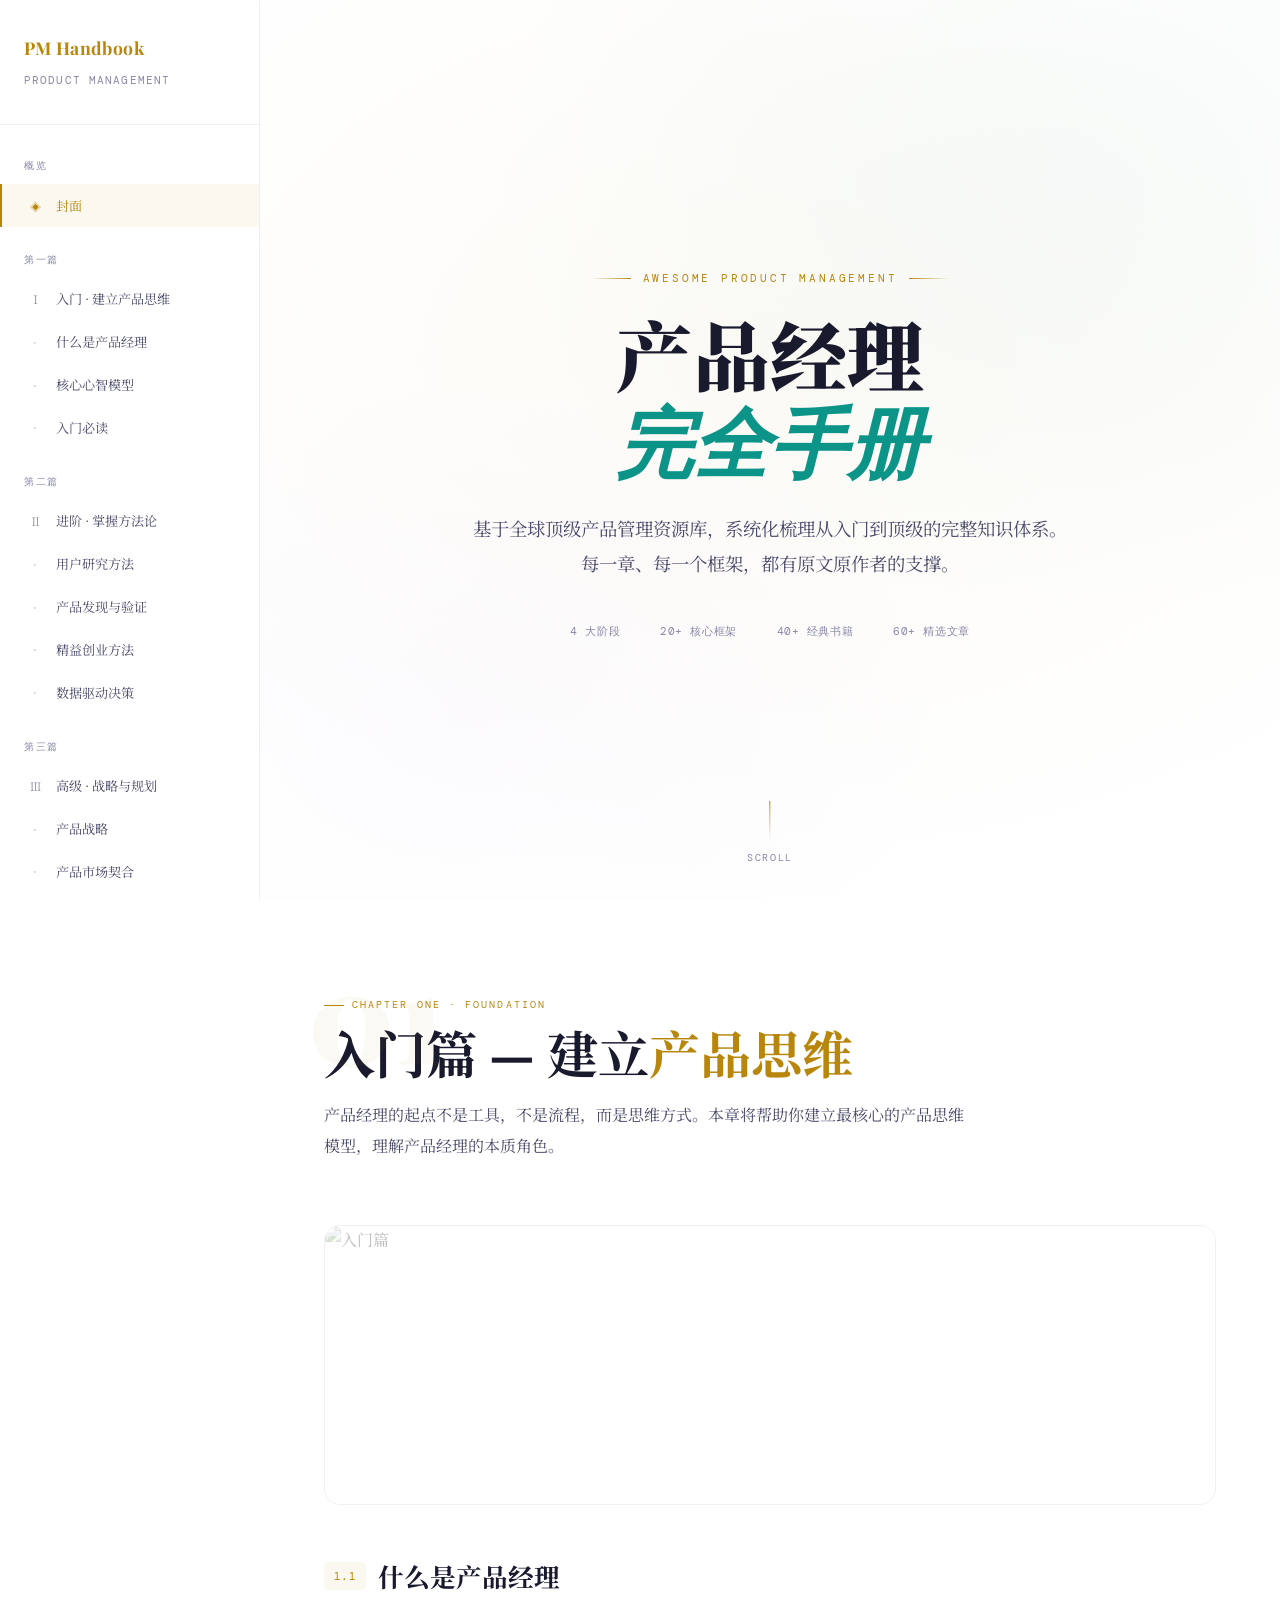
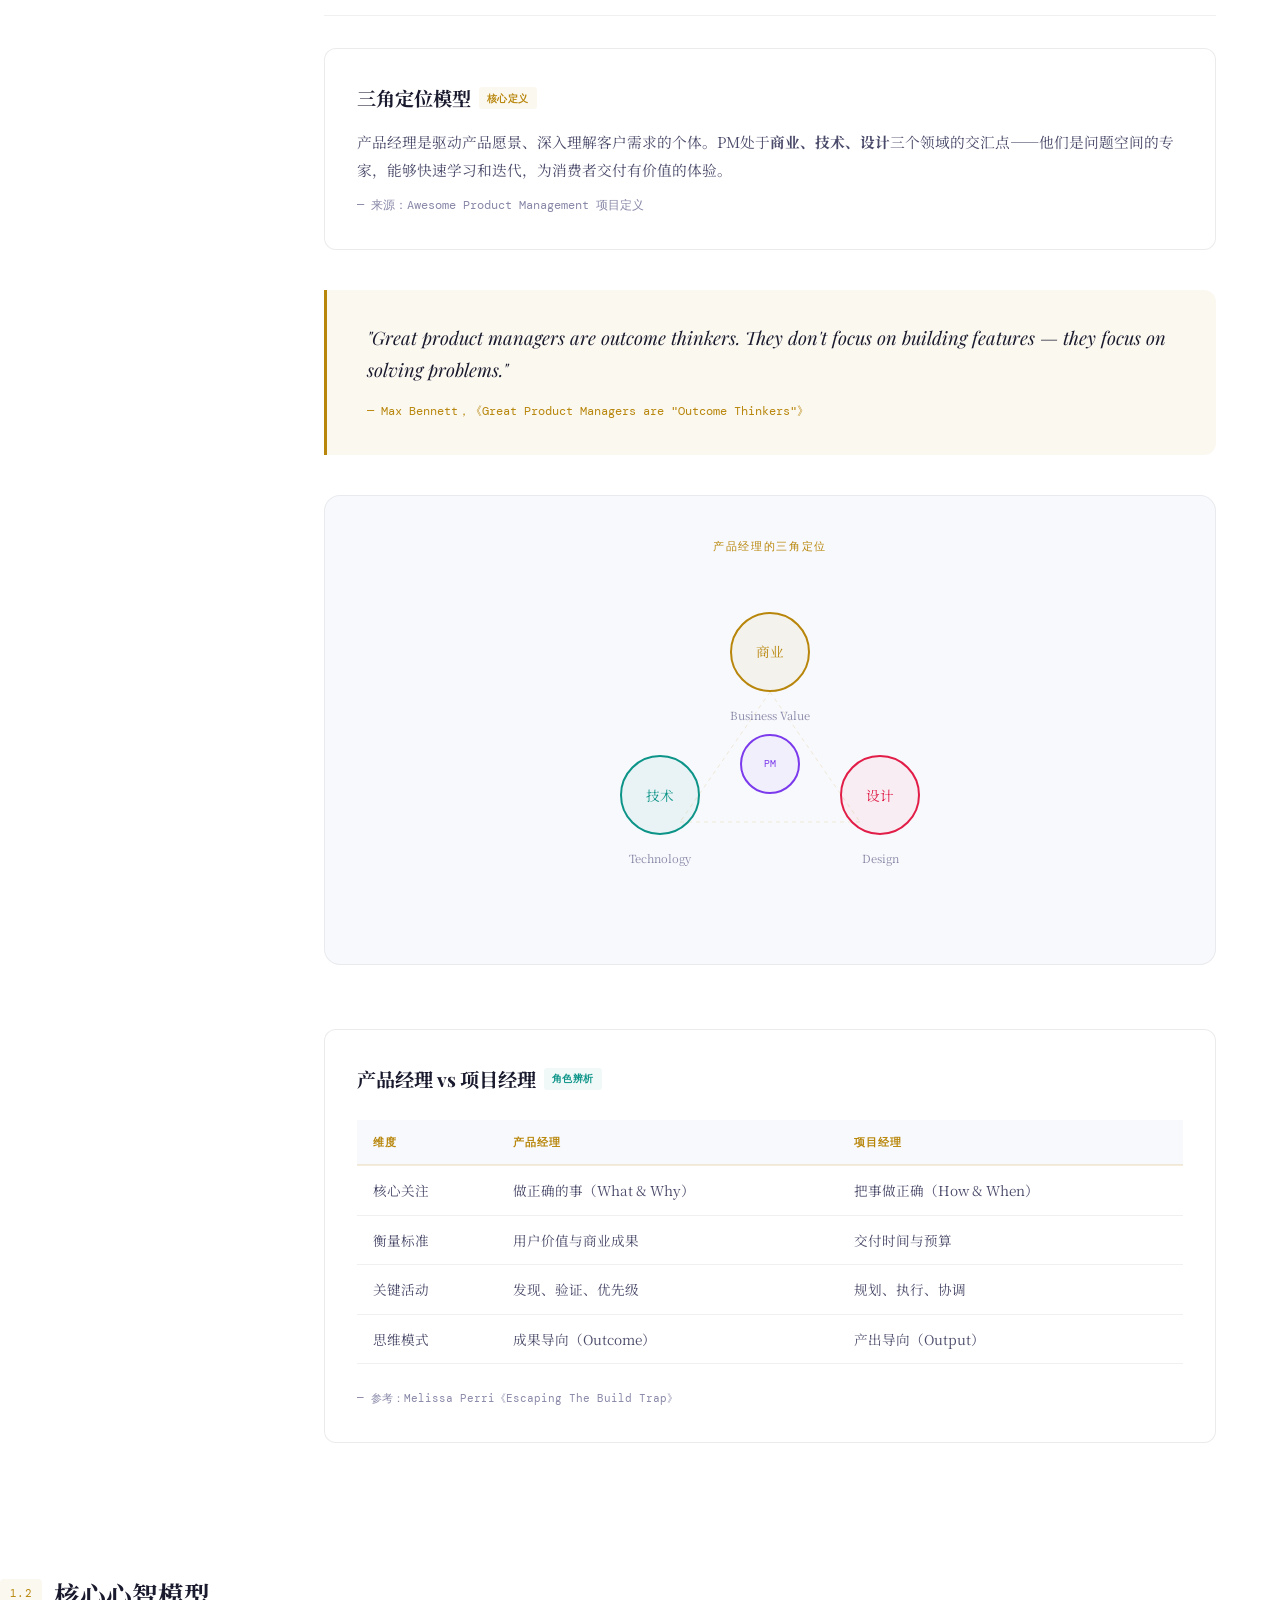
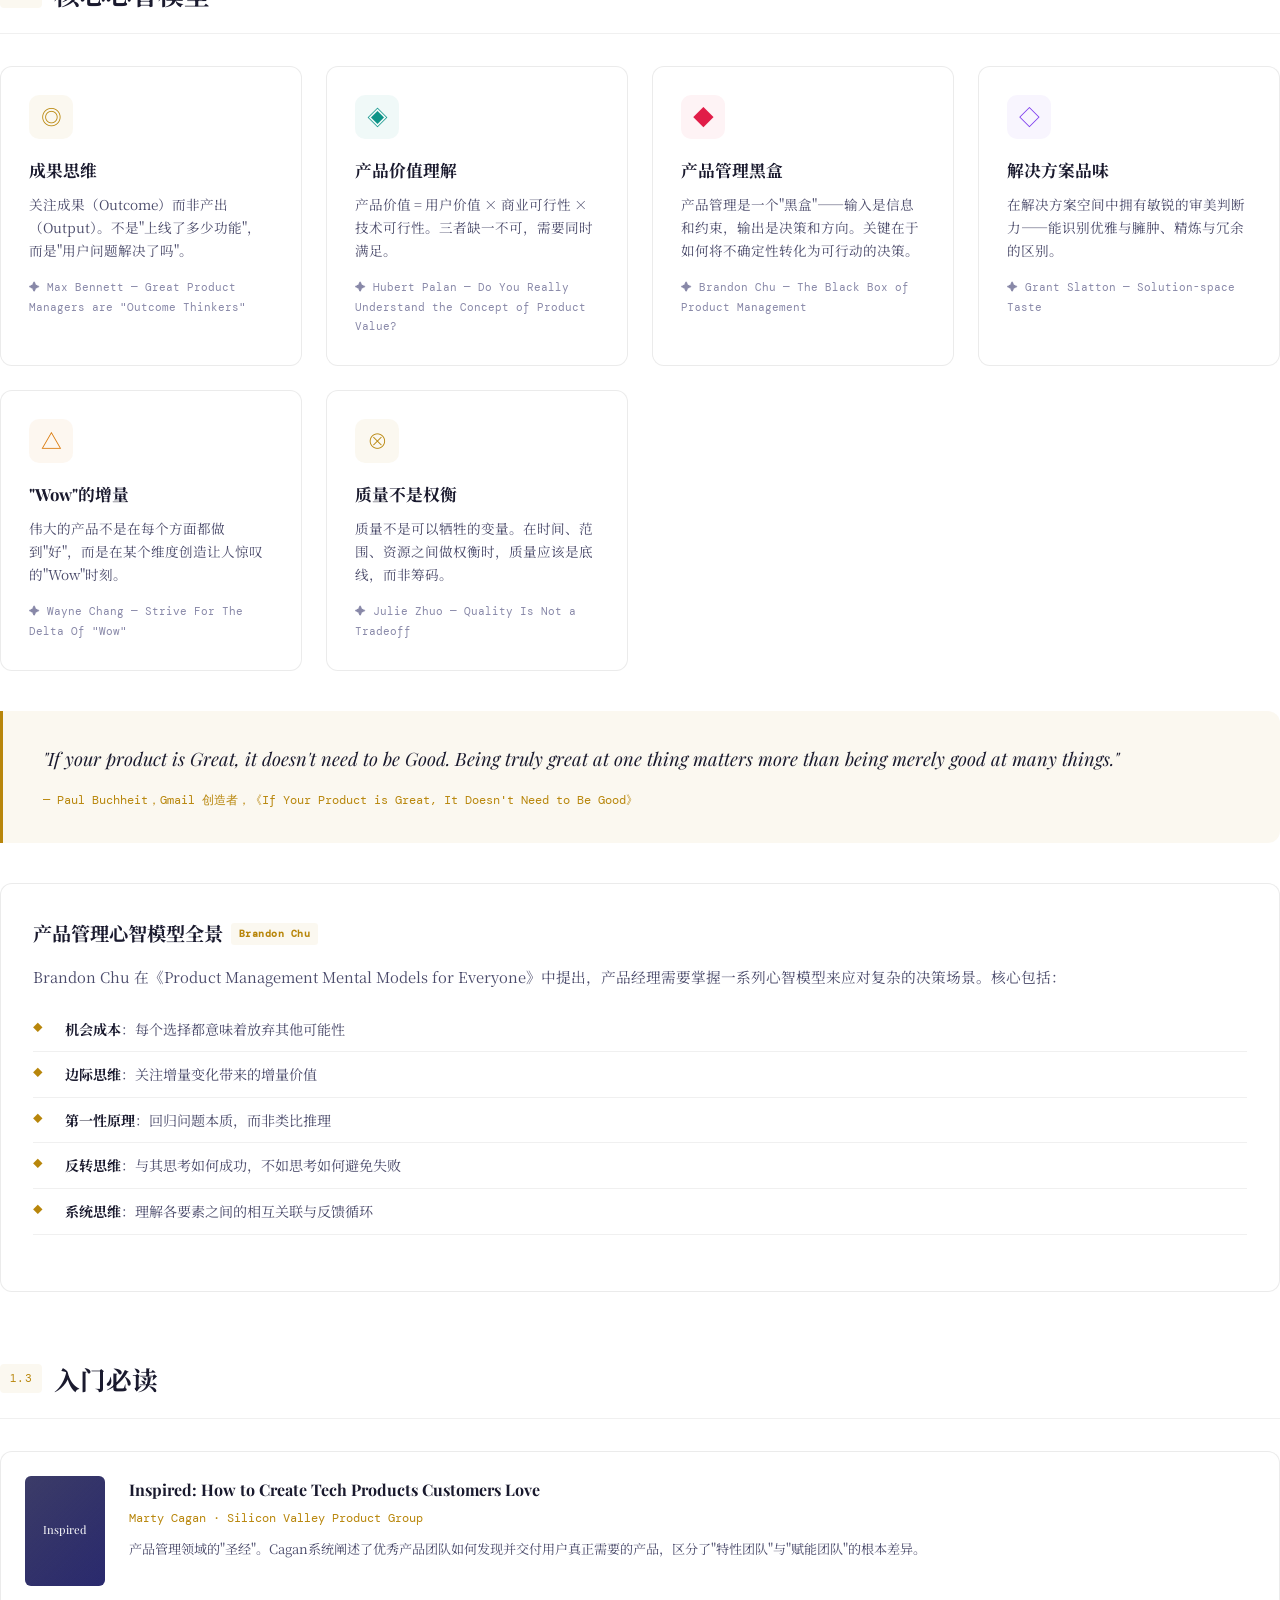
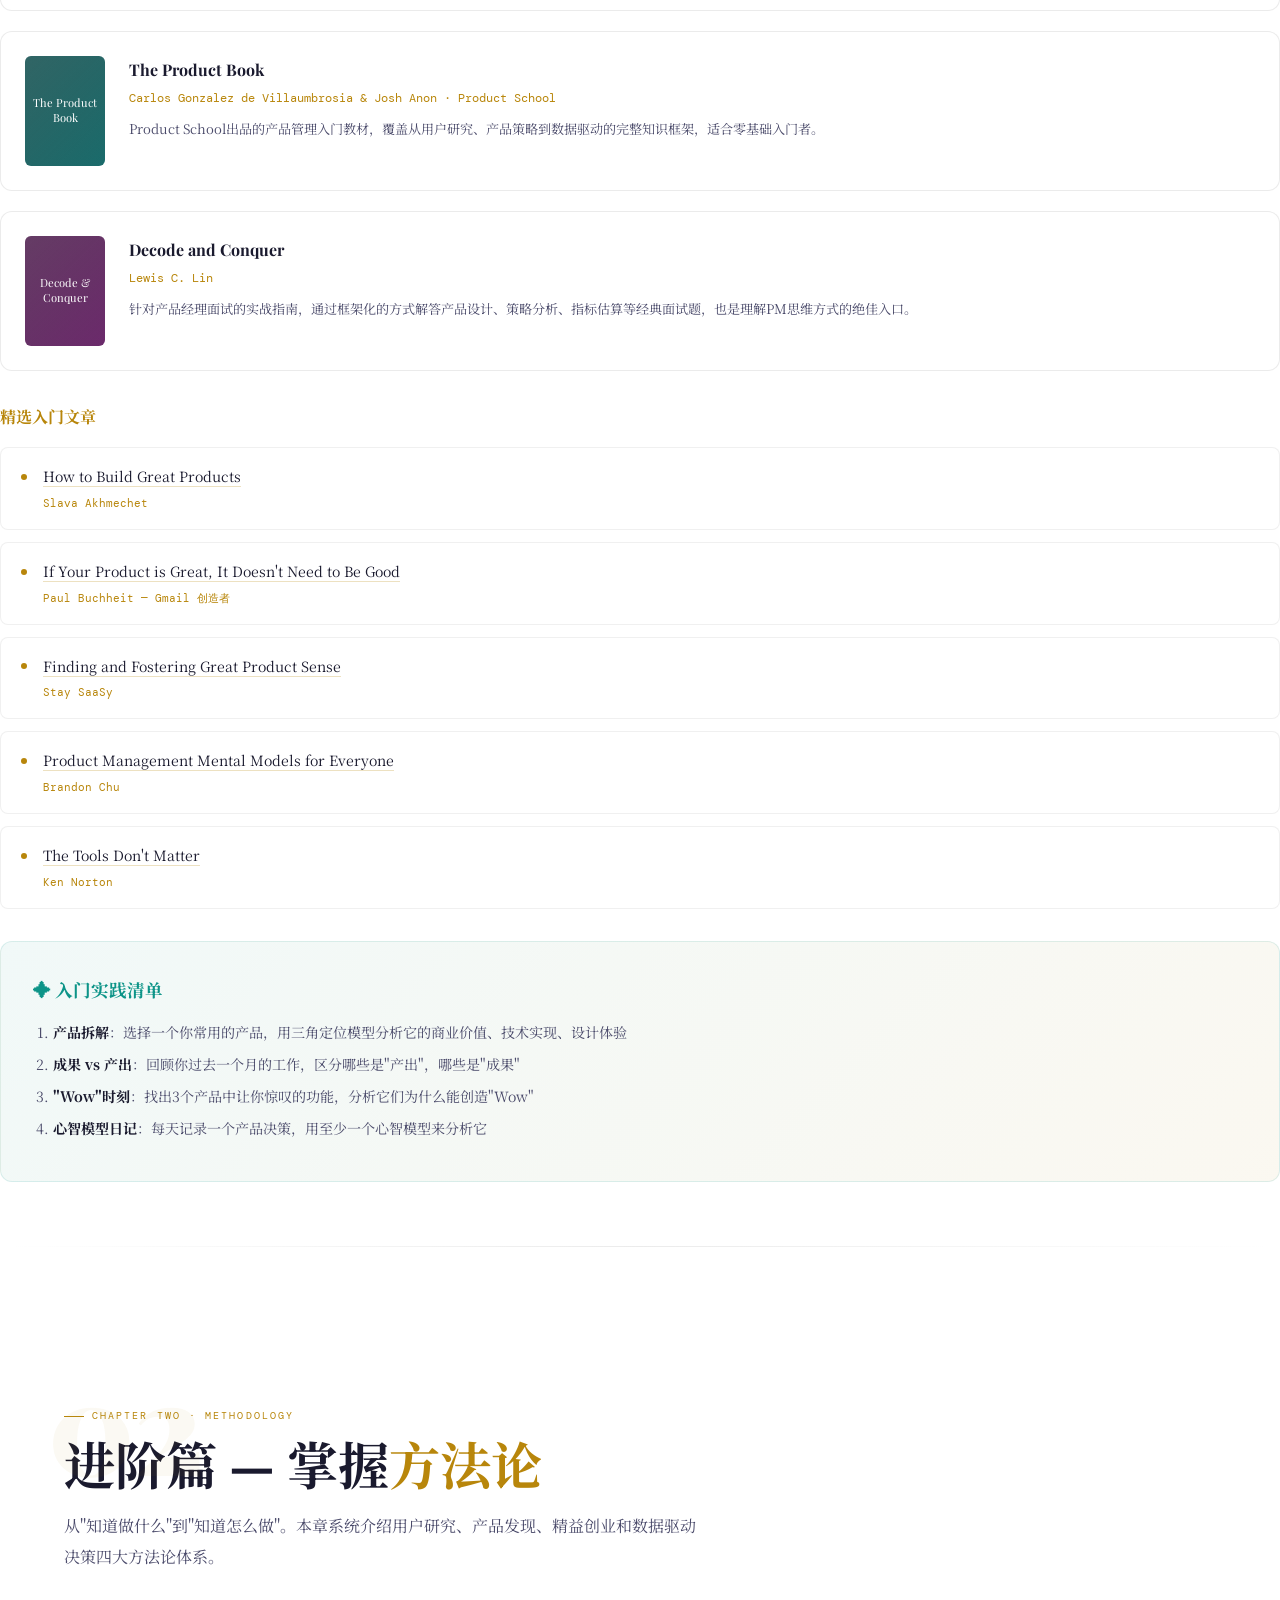
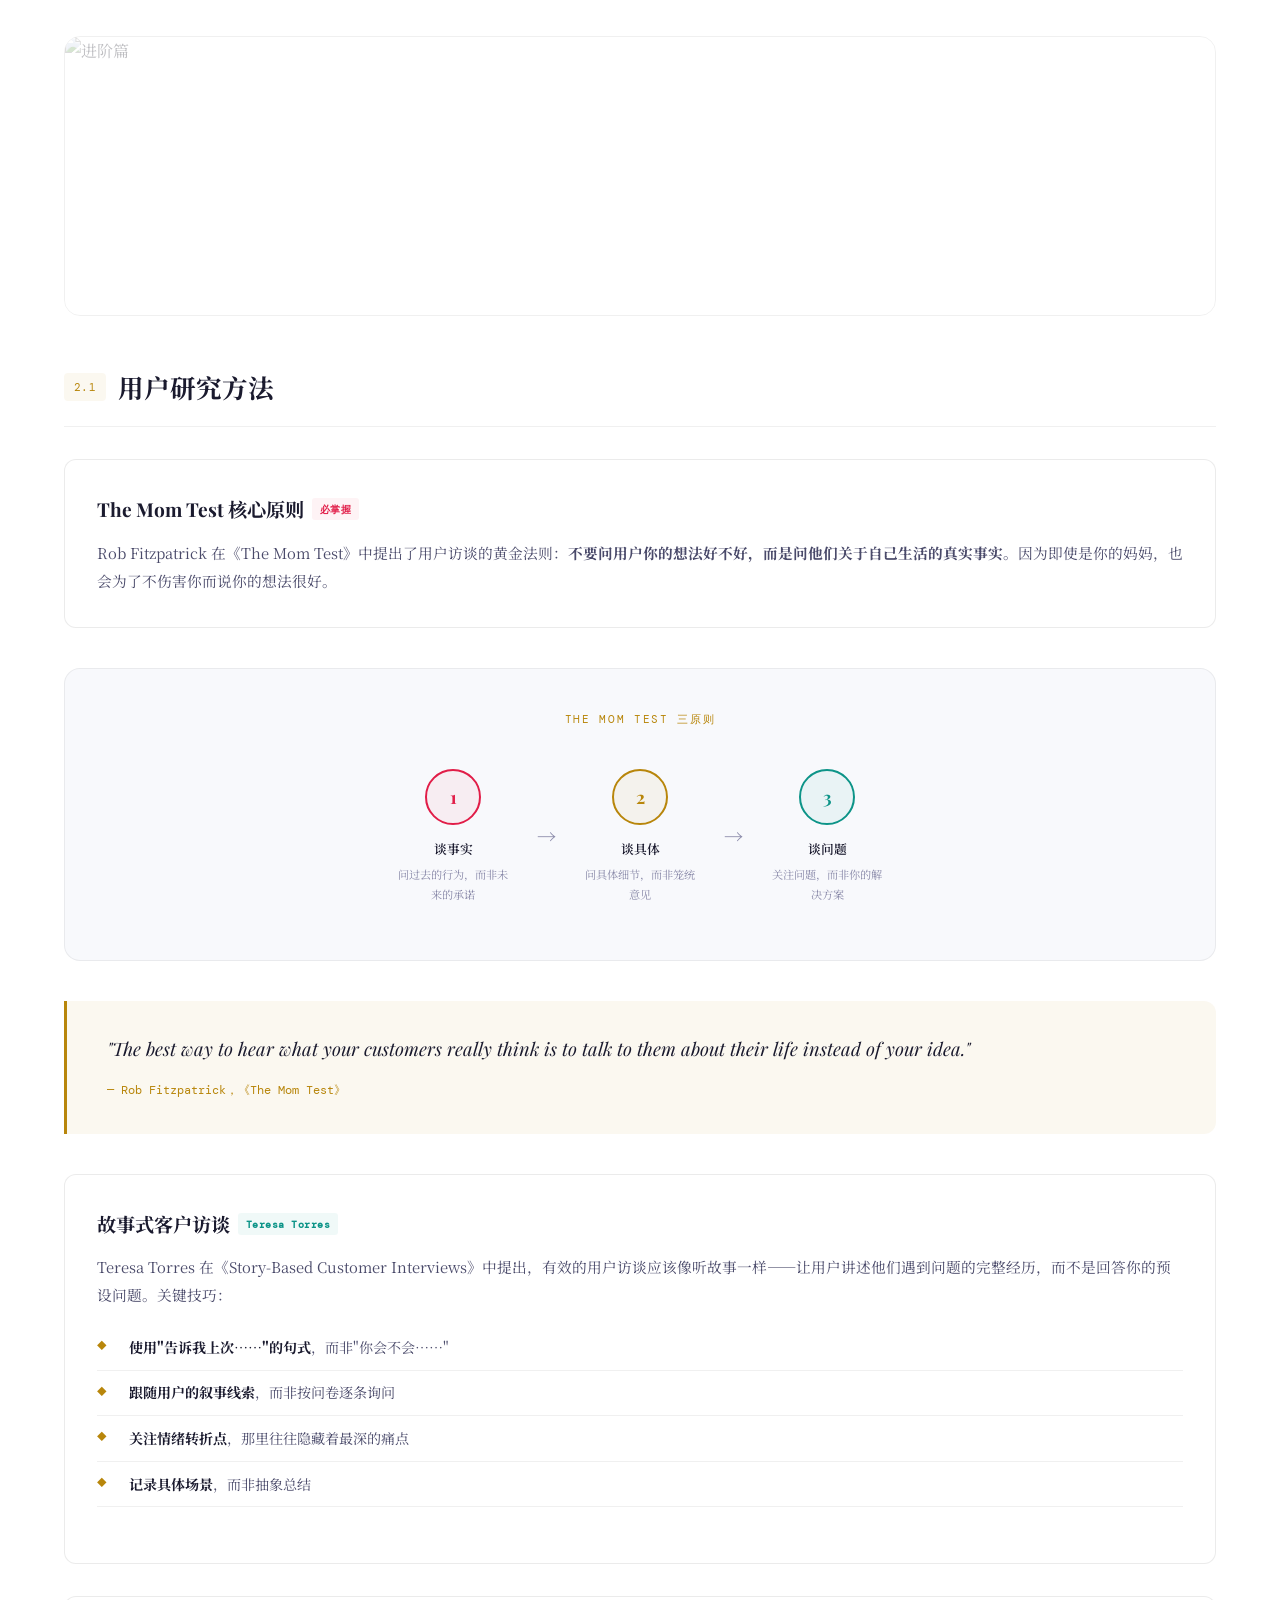
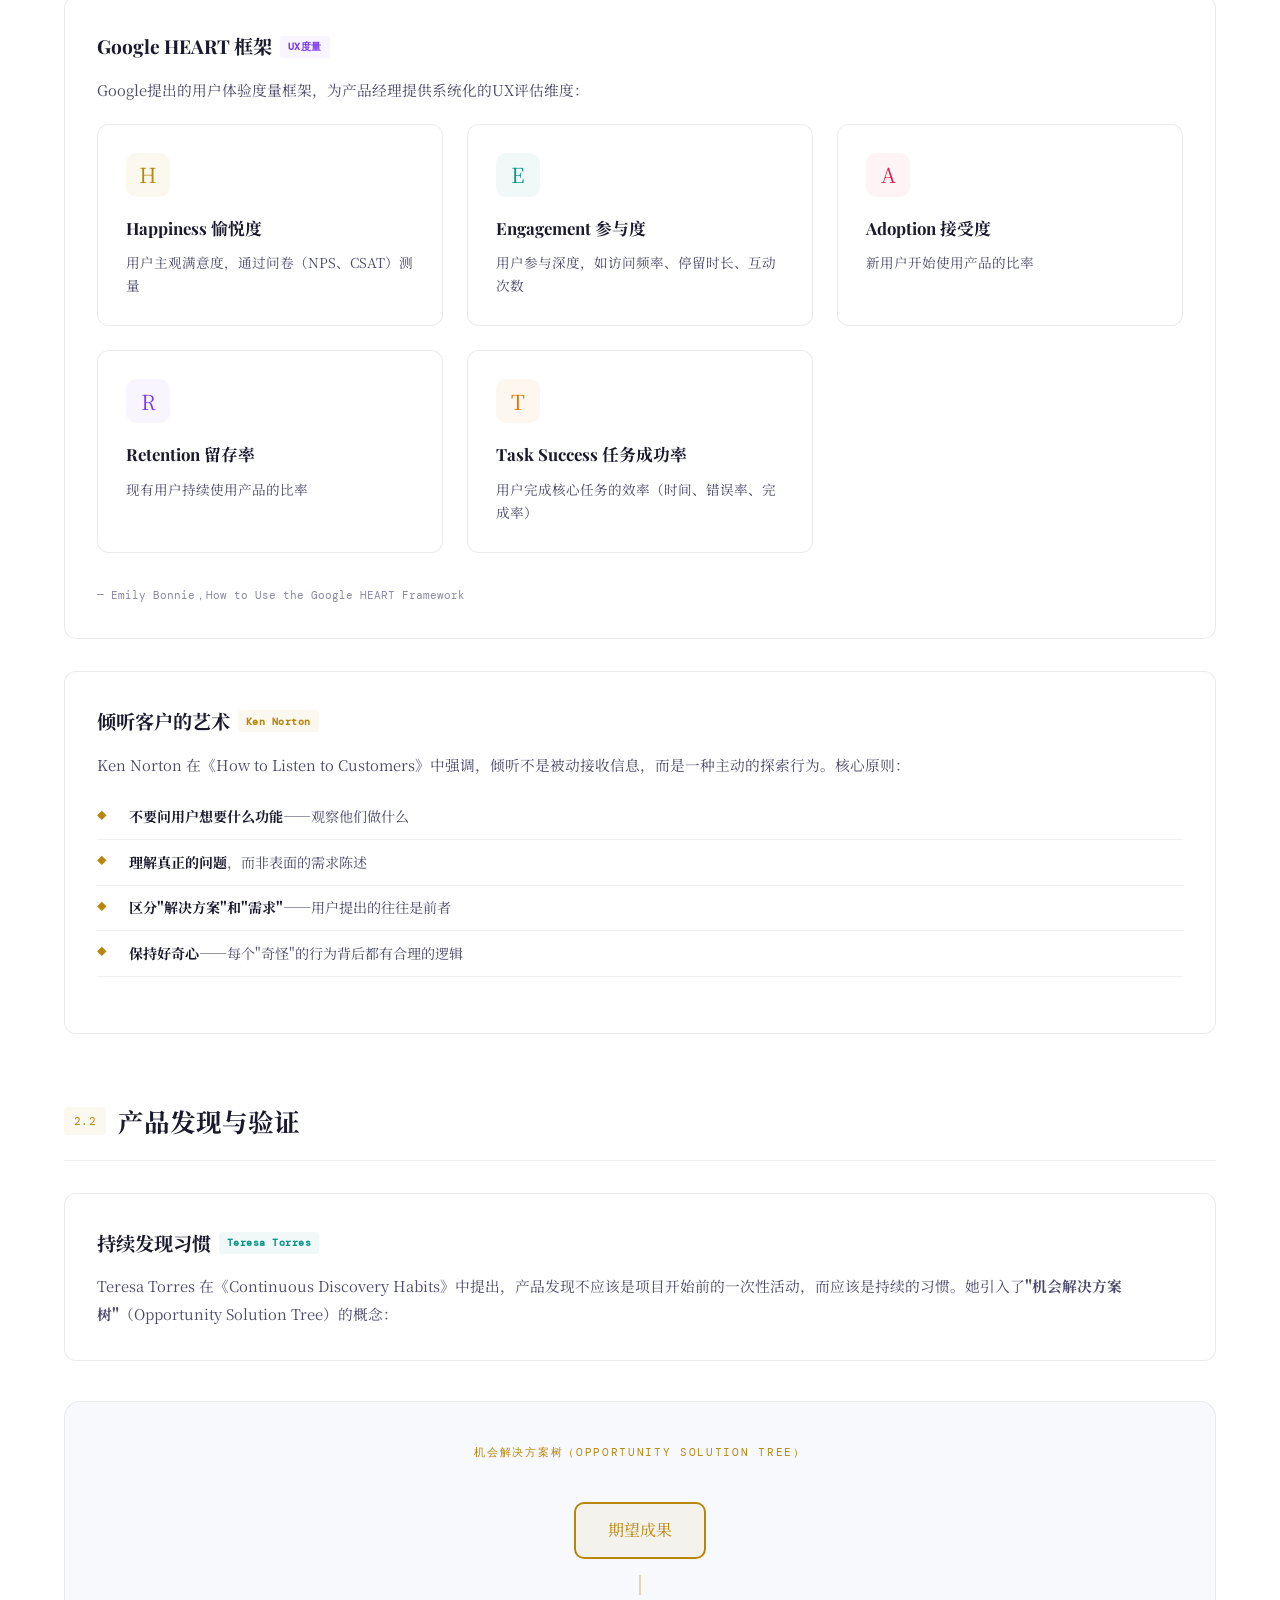
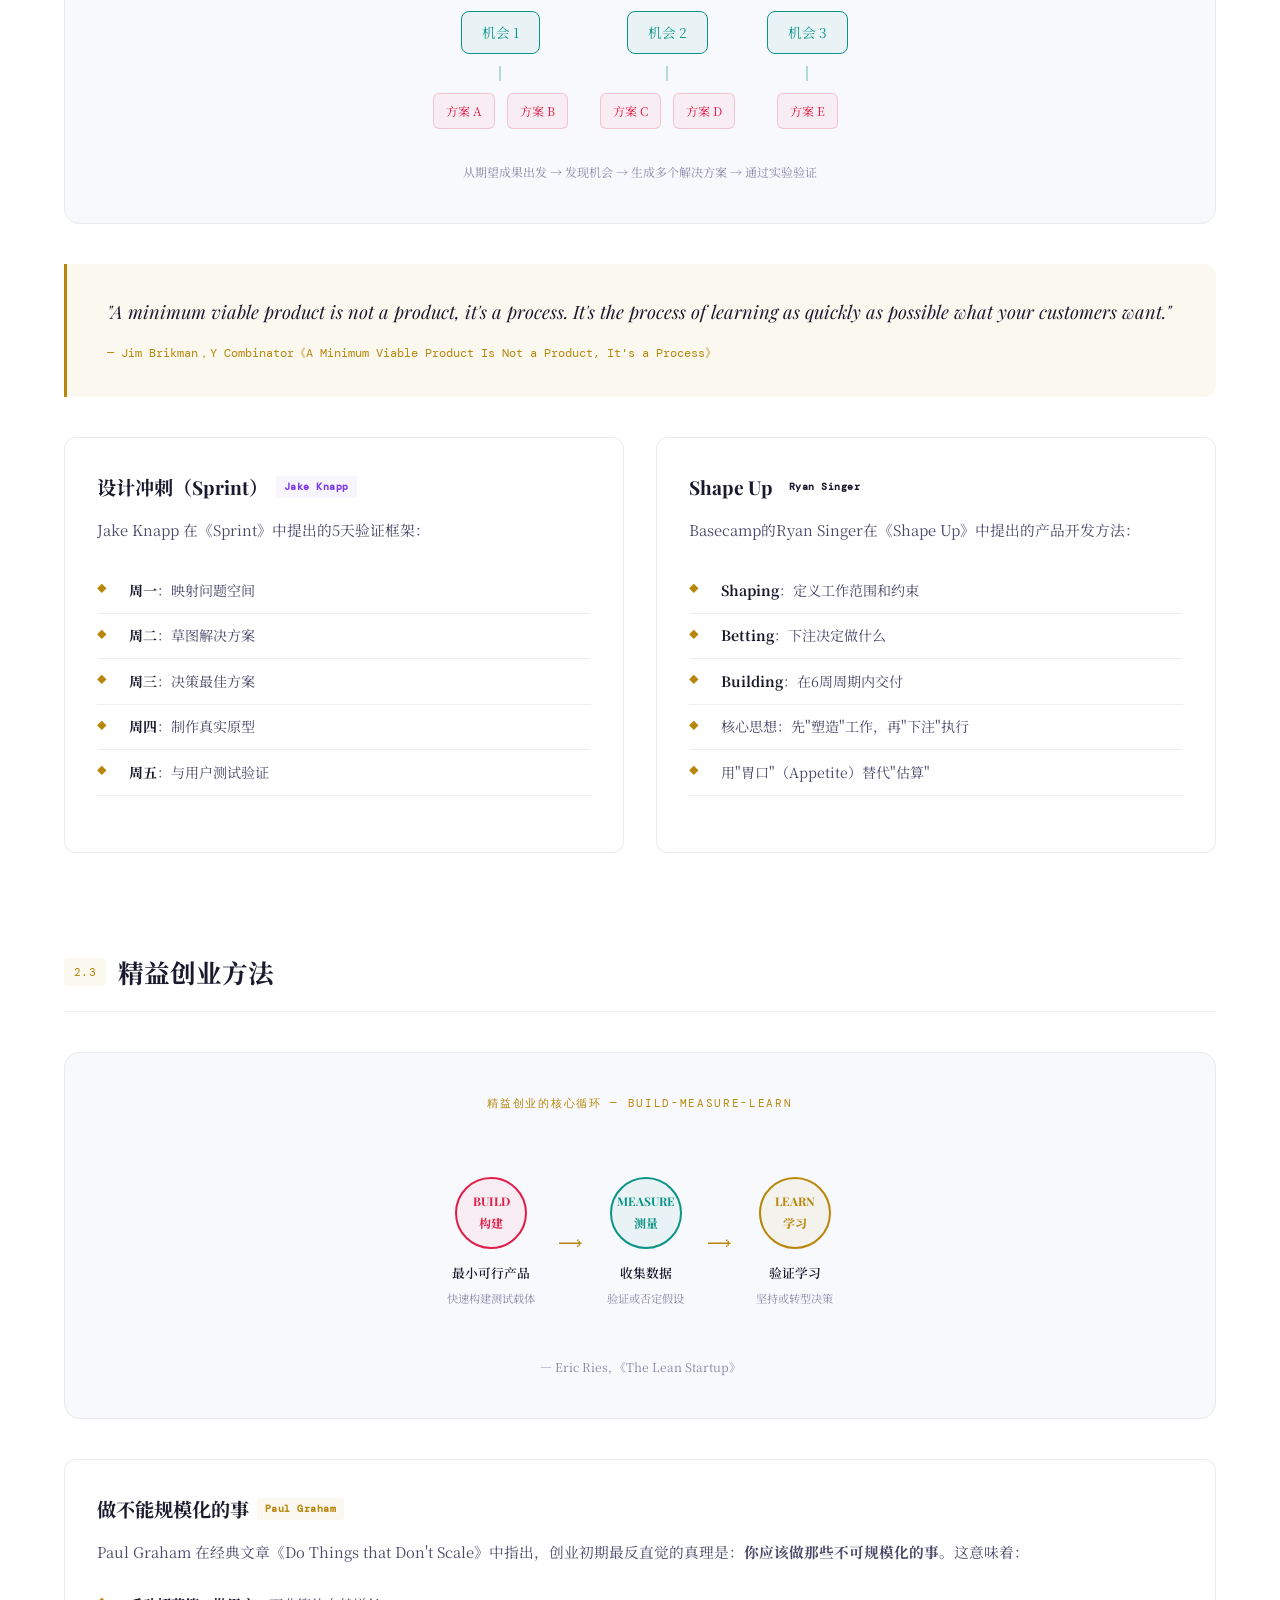
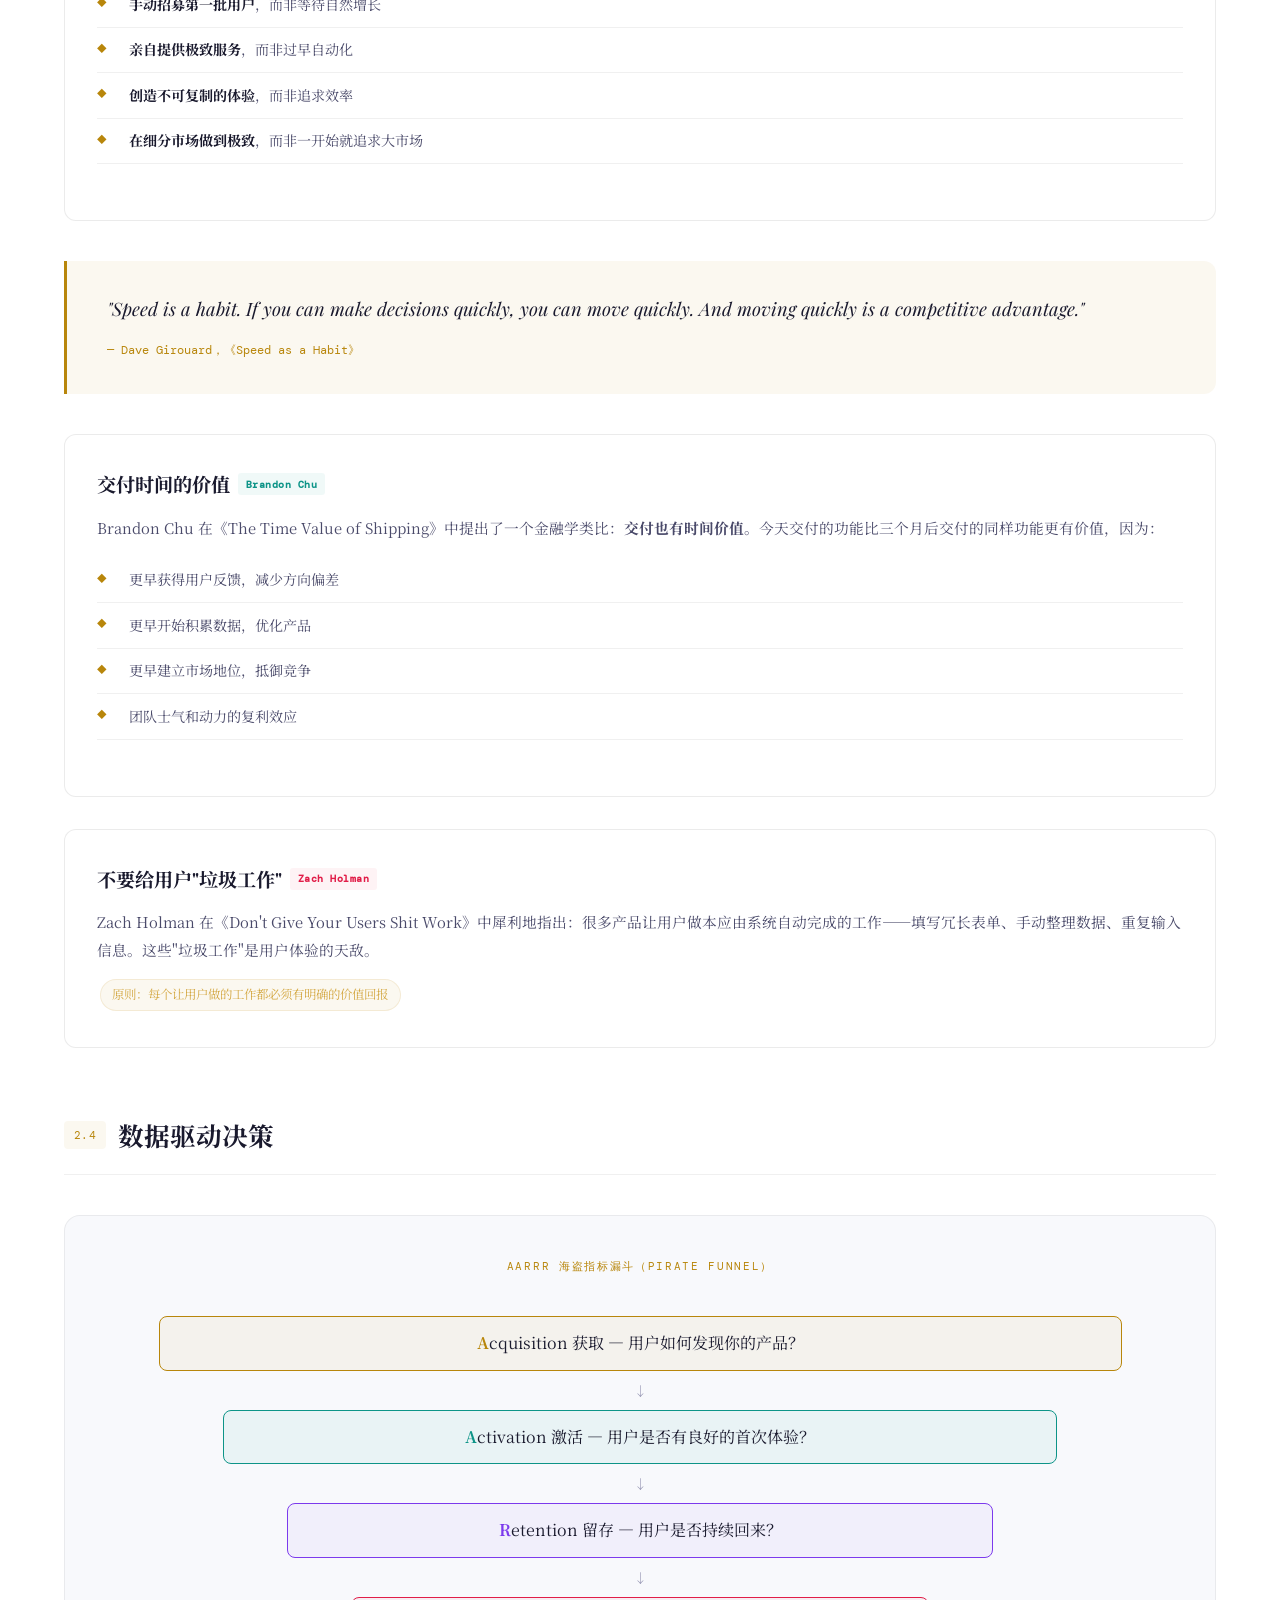
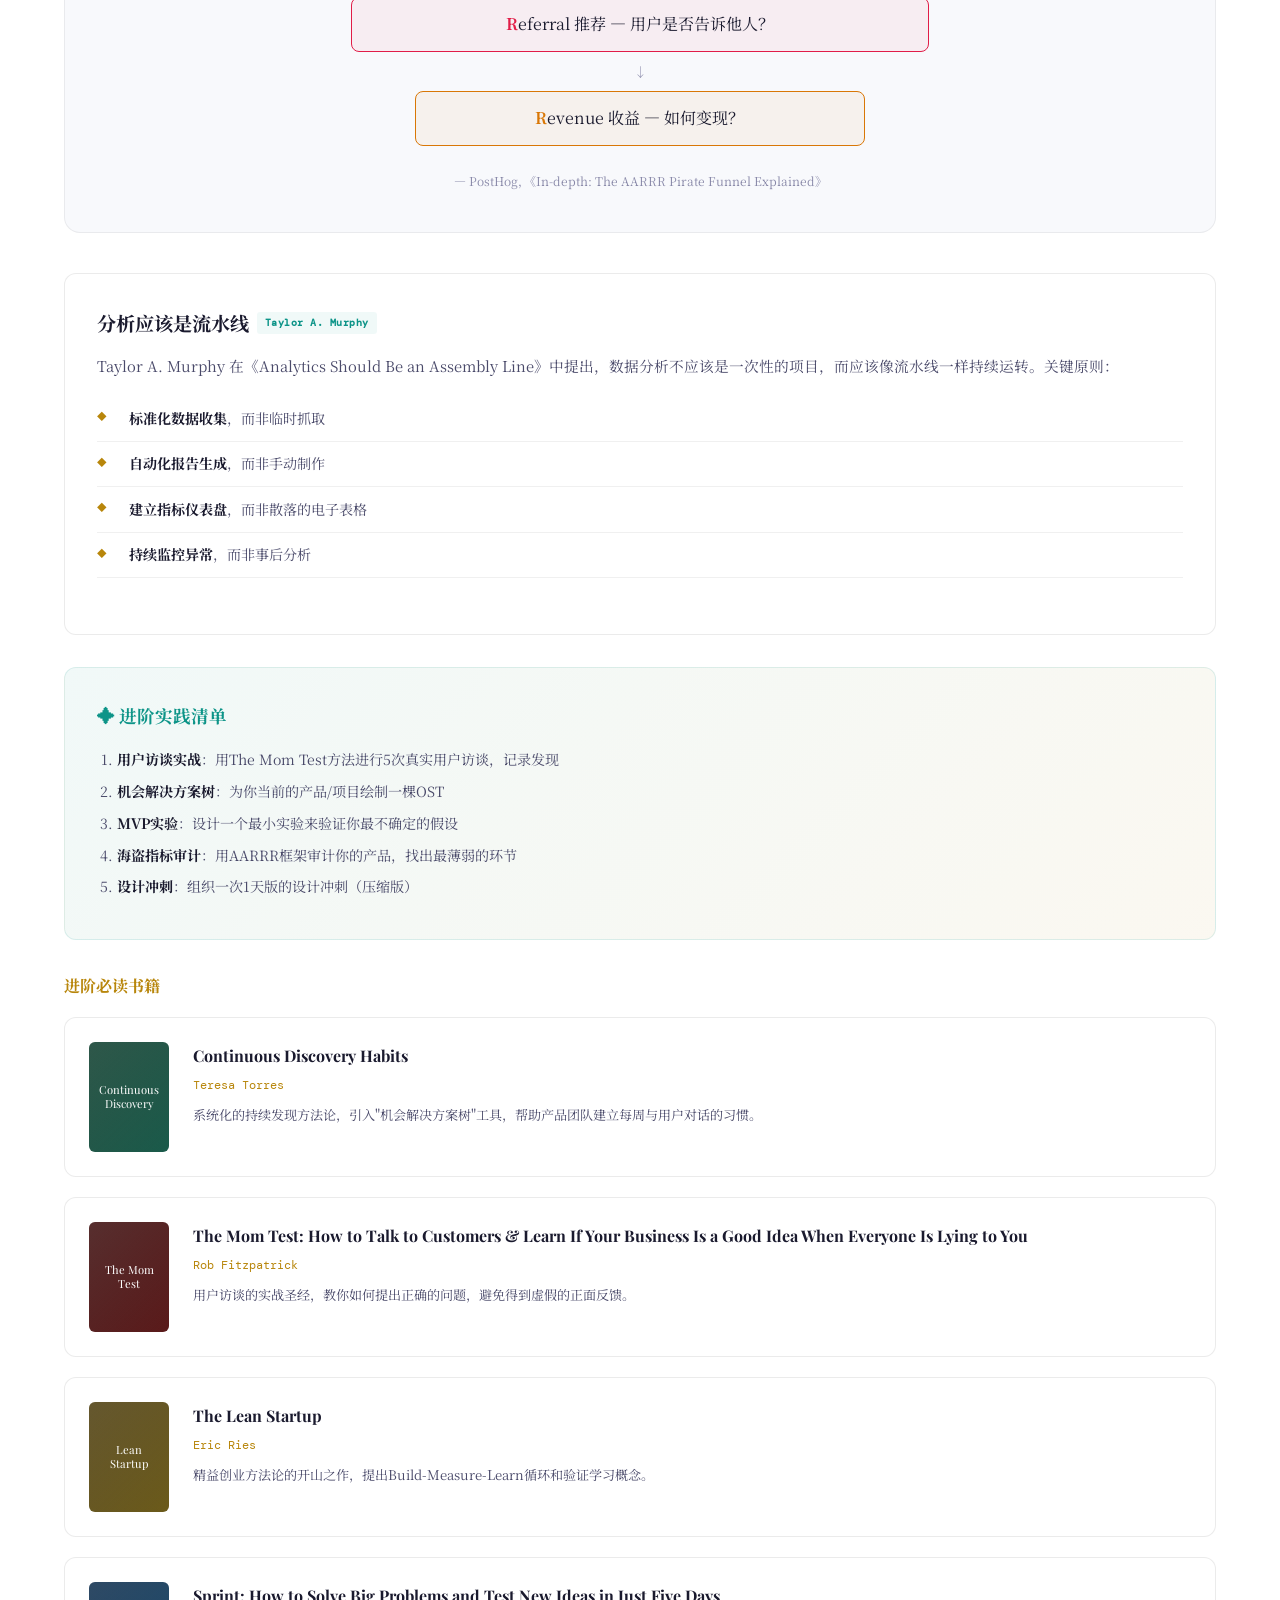
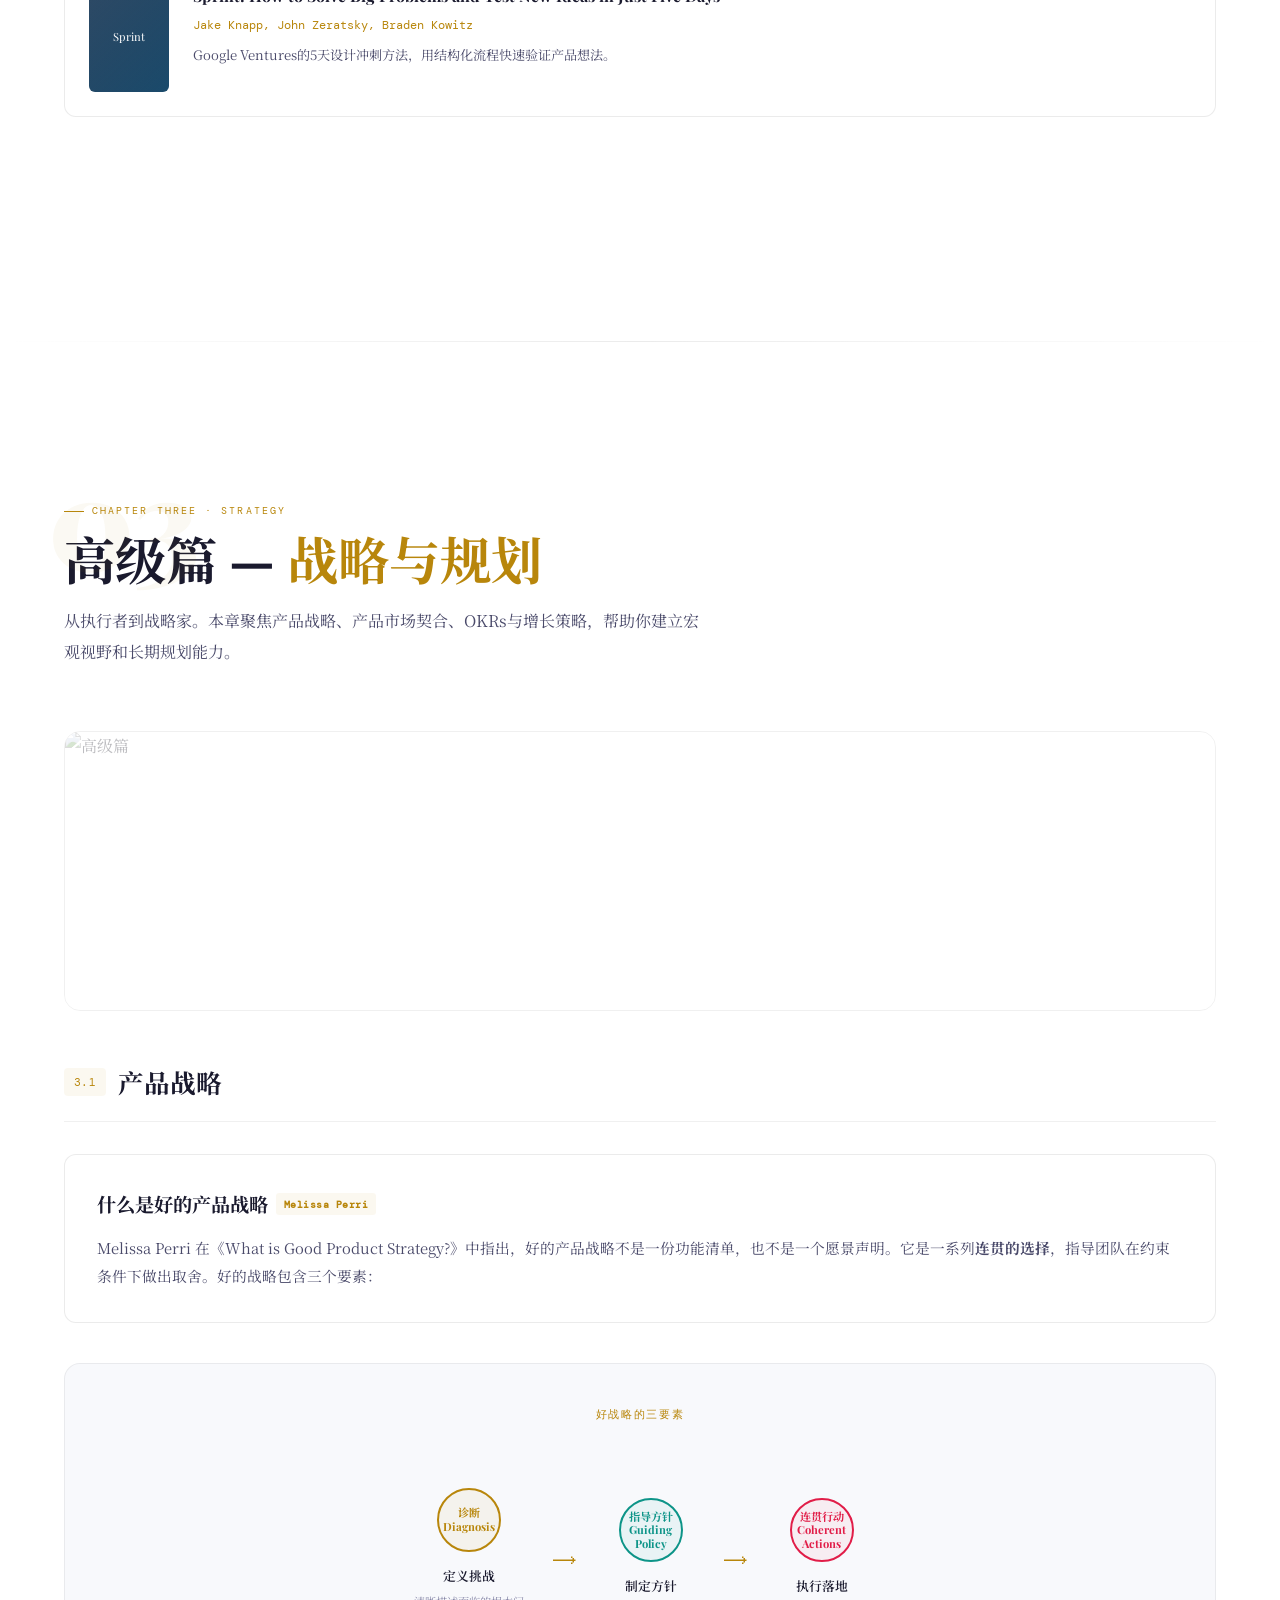
==== commit 28c2fc30: "feat: 产品经理核心思想教学 Co-authored-by: traeagent <traeagent@users.noreply.github.com>" ====
--- a/pm-handbook.html
+++ b/pm-handbook.html
@@ -5,747 +5,7 @@
 <meta name="viewport" content="width=device-width, initial-scale=1.0">
 <title>产品经理完全手册 — 从入门到顶级</title>
 <link href="https://fonts.googleapis.com/css2?family=Playfair+Display:ital,wght@0,400;0,700;0,900;1,400&family=Noto+Serif+SC:wght@200;400;600;700;900&family=Source+Han+Serif+SC:wght@400;700&family=DM+Mono:wght@400;500&family=Instrument+Serif:ital@0;1&display=swap" rel="stylesheet">
-<style>
-*,*::before,*::after{margin:0;padding:0;box-sizing:border-box}
-:root{
---bg-deep:#06060f;
---bg-primary:#0a0a1a;
---bg-secondary:#10102a;
---bg-card:#161640;
---bg-card-hover:#1c1c50;
---accent-gold:#c9a84c;
---accent-gold-light:#e8d5a0;
---accent-teal:#2dd4bf;
---accent-teal-dark:#0d9488;
---accent-rose:#fb7185;
---accent-violet:#a78bfa;
---accent-amber:#f59e0b;
---text-primary:#e8e4dc;
---text-secondary:#8b8fa8;
---text-muted:#5a5e78;
---border-color:rgba(201,168,76,0.15);
---border-subtle:rgba(255,255,255,0.06);
---shadow-gold:0 0 40px rgba(201,168,76,0.08);
---shadow-card:0 8px 32px rgba(0,0,0,0.4);
---font-display:'Playfair Display','Noto Serif SC',serif;
---font-body:'Noto Serif SC',Georgia,serif;
---font-mono:'DM Mono',monospace;
---font-accent:'Instrument Serif',serif;
-}
-html{scroll-behavior:smooth;font-size:16px}
-body{
-background:var(--bg-deep);
-color:var(--text-primary);
-font-family:var(--font-body);
-line-height:1.8;
-overflow-x:hidden;
--webkit-font-smoothing:antialiased;
-}
-::selection{background:rgba(201,168,76,0.3);color:#fff}
-::-webkit-scrollbar{width:6px}
-::-webkit-scrollbar-track{background:var(--bg-deep)}
-::-webkit-scrollbar-thumb{background:var(--accent-gold);border-radius:3px}
-
-.progress-bar{position:fixed;top:0;left:0;height:3px;background:linear-gradient(90deg,var(--accent-gold),var(--accent-teal));z-index:9999;transition:width .15s}
-
-nav.side-nav{
-position:fixed;left:0;top:0;width:260px;height:100vh;
-background:rgba(6,6,15,0.95);
-backdrop-filter:blur(20px);
-border-right:1px solid var(--border-subtle);
-z-index:1000;
-padding:2rem 0;
-overflow-y:auto;
-transition:transform .4s cubic-bezier(.4,0,.2,1);
-}
-nav.side-nav .nav-brand{
-padding:0 1.5rem 2rem;
-border-bottom:1px solid var(--border-subtle);
-margin-bottom:1.5rem;
-}
-nav.side-nav .nav-brand h3{
-font-family:var(--font-display);
-font-size:1.1rem;
-color:var(--accent-gold);
-letter-spacing:.02em;
-}
-nav.side-nav .nav-brand span{
-font-size:.7rem;
-color:var(--text-muted);
-font-family:var(--font-mono);
-letter-spacing:.1em;
-text-transform:uppercase;
-}
-nav.side-nav a{
-display:flex;align-items:center;gap:.75rem;
-padding:.6rem 1.5rem;
-color:var(--text-secondary);
-text-decoration:none;
-font-size:.82rem;
-transition:all .25s;
-border-left:2px solid transparent;
-font-family:var(--font-body);
-}
-nav.side-nav a:hover,nav.side-nav a.active{
-color:var(--accent-gold);
-background:rgba(201,168,76,0.05);
-border-left-color:var(--accent-gold);
-}
-nav.side-nav a .nav-icon{
-width:18px;height:18px;
-display:flex;align-items:center;justify-content:center;
-font-size:.7rem;
-opacity:.6;
-}
-nav.side-nav a:hover .nav-icon,nav.side-nav a.active .nav-icon{opacity:1}
-nav.side-nav .nav-section{
-padding:.5rem 1.5rem;
-font-size:.65rem;
-font-family:var(--font-mono);
-color:var(--text-muted);
-letter-spacing:.15em;
-text-transform:uppercase;
-margin-top:1rem;
-}
-
-.main-content{margin-left:260px}
-
-.hero{
-position:relative;
-min-height:100vh;
-display:flex;align-items:center;justify-content:center;
-overflow:hidden;
-}
-.hero-bg{
-position:absolute;inset:0;
-background:
-  radial-gradient(ellipse 80% 60% at 50% 40%,rgba(201,168,76,0.08),transparent),
-  radial-gradient(ellipse 60% 50% at 80% 20%,rgba(45,212,191,0.05),transparent),
-  radial-gradient(ellipse 50% 40% at 20% 80%,rgba(167,139,250,0.04),transparent),
-  var(--bg-deep);
-}
-.hero-bg::before{
-content:'';position:absolute;inset:0;
-background:url("https://trae-api-cn.mchost.guru/api/ide/v1/text_to_image?prompt=Premium%20editorial%20magazine%20cover%20design%2C%20product%20management%20concept%20art%2C%20dark%20sophisticated%20workspace%20with%20floating%20holographic%20UI%20screens%20and%20data%20visualizations%2C%20deep%20navy%20and%20gold%20color%20scheme%2C%20luxury%20aesthetic%2C%20cinematic%20lighting&image_size=landscape_16_9") center/cover no-repeat;
-opacity:.12;
-filter:saturate(.5);
-}
-.hero-content{
-position:relative;z-index:2;
-text-align:center;
-max-width:900px;
-padding:2rem;
-}
-.hero-eyebrow{
-font-family:var(--font-mono);
-font-size:.7rem;
-letter-spacing:.25em;
-text-transform:uppercase;
-color:var(--accent-gold);
-margin-bottom:1.5rem;
-display:inline-flex;align-items:center;gap:.75rem;
-}
-.hero-eyebrow::before,.hero-eyebrow::after{
-content:'';width:40px;height:1px;
-background:linear-gradient(90deg,transparent,var(--accent-gold));
-}
-.hero-eyebrow::after{
-background:linear-gradient(90deg,var(--accent-gold),transparent);
-}
-.hero h1{
-font-family:var(--font-display);
-font-size:clamp(2.8rem,6vw,5.5rem);
-font-weight:900;
-line-height:1.1;
-margin-bottom:1.5rem;
-background:linear-gradient(135deg,var(--text-primary) 0%,var(--accent-gold-light) 50%,var(--accent-gold) 100%);
--webkit-background-clip:text;
--webkit-text-fill-color:transparent;
-background-clip:text;
-}
-.hero h1 em{
-font-family:var(--font-accent);
-font-style:italic;
--webkit-text-fill-color:var(--accent-teal);
-}
-.hero-subtitle{
-font-size:1.15rem;
-color:var(--text-secondary);
-max-width:600px;
-margin:0 auto 2.5rem;
-line-height:1.9;
-}
-.hero-meta{
-display:flex;justify-content:center;gap:2.5rem;
-font-family:var(--font-mono);
-font-size:.7rem;
-color:var(--text-muted);
-letter-spacing:.05em;
-}
-.hero-meta span{display:flex;align-items:center;gap:.4rem}
-.hero-scroll{
-position:absolute;bottom:2rem;left:50%;transform:translateX(-50%);
-display:flex;flex-direction:column;align-items:center;gap:.5rem;
-color:var(--text-muted);font-size:.65rem;
-font-family:var(--font-mono);letter-spacing:.15em;
-animation:float 3s ease-in-out infinite;
-}
-.hero-scroll .scroll-line{width:1px;height:40px;background:linear-gradient(to bottom,var(--accent-gold),transparent)}
-@keyframes float{0%,100%{transform:translateX(-50%) translateY(0)}50%{transform:translateX(-50%) translateY(-8px)}}
-
-.chapter{
-position:relative;
-padding:6rem 4rem;
-}
-.chapter-header{
-position:relative;
-margin-bottom:4rem;
-}
-.chapter-number{
-font-family:var(--font-display);
-font-size:8rem;
-font-weight:900;
-color:rgba(201,168,76,0.06);
-position:absolute;
-top:-3rem;left:-1rem;
-line-height:1;
-user-select:none;
-}
-.chapter-label{
-font-family:var(--font-mono);
-font-size:.65rem;
-letter-spacing:.2em;
-text-transform:uppercase;
-color:var(--accent-gold);
-margin-bottom:.5rem;
-display:flex;align-items:center;gap:.5rem;
-}
-.chapter-label::before{content:'';width:20px;height:1px;background:var(--accent-gold)}
-.chapter-title{
-font-family:var(--font-display);
-font-size:clamp(2rem,4vw,3.2rem);
-font-weight:700;
-line-height:1.2;
-margin-bottom:1rem;
-}
-.chapter-title .highlight{color:var(--accent-gold)}
-.chapter-desc{
-font-size:1rem;
-color:var(--text-secondary);
-max-width:640px;
-line-height:1.9;
-}
-.chapter-banner{
-width:100%;height:280px;
-border-radius:16px;
-overflow:hidden;
-margin:3rem 0;
-position:relative;
-}
-.chapter-banner img{
-width:100%;height:100%;object-fit:cover;
-opacity:.6;
-filter:saturate(.7);
-}
-.chapter-banner::after{
-content:'';position:absolute;inset:0;
-background:linear-gradient(135deg,rgba(6,6,15,0.7),rgba(6,6,15,0.3));
-}
-
-.section{margin-bottom:4rem}
-.section-header{
-display:flex;align-items:center;gap:.75rem;
-margin-bottom:2rem;
-padding-bottom:1rem;
-border-bottom:1px solid var(--border-subtle);
-}
-.section-num{
-font-family:var(--font-mono);
-font-size:.7rem;
-color:var(--accent-gold);
-background:rgba(201,168,76,0.1);
-padding:.25rem .6rem;
-border-radius:4px;
-letter-spacing:.05em;
-}
-.section-title{
-font-family:var(--font-display);
-font-size:1.6rem;
-font-weight:700;
-}
-
-.concept-block{
-background:var(--bg-secondary);
-border:1px solid var(--border-subtle);
-border-radius:12px;
-padding:2rem;
-margin-bottom:2rem;
-position:relative;
-overflow:hidden;
-transition:border-color .3s,box-shadow .3s;
-}
-.concept-block:hover{
-border-color:rgba(201,168,76,0.25);
-box-shadow:var(--shadow-gold);
-}
-.concept-block::before{
-content:'';position:absolute;top:0;left:0;right:0;height:2px;
-background:linear-gradient(90deg,var(--accent-gold),var(--accent-teal));
-opacity:0;transition:opacity .3s;
-}
-.concept-block:hover::before{opacity:1}
-.concept-block h4{
-font-family:var(--font-display);
-font-size:1.2rem;
-margin-bottom:.75rem;
-display:flex;align-items:center;gap:.5rem;
-}
-.concept-block h4 .tag{
-font-family:var(--font-mono);
-font-size:.6rem;
-padding:.15rem .5rem;
-border-radius:3px;
-letter-spacing:.05em;
-}
-.tag-gold{background:rgba(201,168,76,0.15);color:var(--accent-gold)}
-.tag-teal{background:rgba(45,212,191,0.15);color:var(--accent-teal)}
-.tag-rose{background:rgba(251,113,133,0.15);color:var(--accent-rose)}
-.tag-violet{background:rgba(167,139,250,0.15);color:var(--accent-violet)}
-.concept-block p{color:var(--text-secondary);font-size:.92rem;line-height:1.9}
-
-.pull-quote{
-position:relative;
-padding:2rem 2.5rem;
-margin:2.5rem 0;
-border-left:3px solid var(--accent-gold);
-background:rgba(201,168,76,0.03);
-border-radius:0 12px 12px 0;
-}
-.pull-quote p{
-font-family:var(--font-display);
-font-size:1.2rem;
-font-style:italic;
-line-height:1.7;
-color:var(--text-primary);
-}
-.pull-quote .quote-author{
-margin-top:1rem;
-font-family:var(--font-mono);
-font-size:.75rem;
-color:var(--accent-gold);
-font-style:normal;
-}
-
-.framework-grid{
-display:grid;
-grid-template-columns:repeat(auto-fit,minmax(280px,1fr));
-gap:1.5rem;
-margin:2rem 0;
-}
-.framework-card{
-background:var(--bg-card);
-border:1px solid var(--border-subtle);
-border-radius:12px;
-padding:1.75rem;
-transition:all .3s;
-position:relative;
-overflow:hidden;
-}
-.framework-card:hover{
-transform:translateY(-2px);
-border-color:rgba(201,168,76,0.2);
-box-shadow:var(--shadow-card);
-}
-.framework-card .fc-icon{
-width:44px;height:44px;
-border-radius:10px;
-display:flex;align-items:center;justify-content:center;
-font-size:1.3rem;
-margin-bottom:1rem;
-}
-.fc-icon-gold{background:rgba(201,168,76,0.12);color:var(--accent-gold)}
-.fc-icon-teal{background:rgba(45,212,191,0.12);color:var(--accent-teal)}
-.fc-icon-rose{background:rgba(251,113,133,0.12);color:var(--accent-rose)}
-.fc-icon-violet{background:rgba(167,139,250,0.12);color:var(--accent-violet)}
-.fc-icon-amber{background:rgba(245,158,11,0.12);color:var(--accent-amber)}
-.framework-card h5{
-font-family:var(--font-display);
-font-size:1.05rem;
-margin-bottom:.5rem;
-}
-.framework-card p{
-font-size:.85rem;
-color:var(--text-secondary);
-line-height:1.7;
-}
-.framework-card .fc-author{
-margin-top:1rem;
-font-family:var(--font-mono);
-font-size:.68rem;
-color:var(--text-muted);
-display:flex;align-items:center;gap:.3rem;
-}
-
-.book-card{
-display:flex;gap:1.5rem;
-background:var(--bg-secondary);
-border:1px solid var(--border-subtle);
-border-radius:12px;
-padding:1.5rem;
-margin-bottom:1.25rem;
-transition:all .3s;
-}
-.book-card:hover{
-border-color:rgba(201,168,76,0.2);
-box-shadow:var(--shadow-gold);
-}
-.book-cover{
-flex-shrink:0;
-width:80px;height:110px;
-border-radius:6px;
-display:flex;align-items:center;justify-content:center;
-font-family:var(--font-display);
-font-size:.7rem;
-text-align:center;
-padding:.5rem;
-line-height:1.3;
-color:#fff;
-position:relative;
-overflow:hidden;
-}
-.book-cover::after{
-content:'';position:absolute;inset:0;
-background:linear-gradient(135deg,rgba(255,255,255,0.1),transparent);
-}
-.bc-1{background:linear-gradient(135deg,#1a1a4e,#2a2a6e)}
-.bc-2{background:linear-gradient(135deg,#0d4a4a,#1a6b6b)}
-.bc-3{background:linear-gradient(135deg,#4a1a4a,#6b2a6b)}
-.bc-4{background:linear-gradient(135deg,#4a3a0a,#6b5a1a)}
-.bc-5{background:linear-gradient(135deg,#0a2a4a,#1a4a6b)}
-.bc-6{background:linear-gradient(135deg,#3a0a0a,#5a1a1a)}
-.bc-7{background:linear-gradient(135deg,#0a3a2a,#1a5a4a)}
-.bc-8{background:linear-gradient(135deg,#2a1a4a,#4a2a6b)}
-.book-info h5{
-font-family:var(--font-display);
-font-size:1rem;
-margin-bottom:.3rem;
-}
-.book-info .book-author{
-font-family:var(--font-mono);
-font-size:.72rem;
-color:var(--accent-gold);
-margin-bottom:.5rem;
-}
-.book-info .book-desc{
-font-size:.82rem;
-color:var(--text-secondary);
-line-height:1.7;
-}
-
-.diagram{
-background:var(--bg-secondary);
-border:1px solid var(--border-subtle);
-border-radius:16px;
-padding:2.5rem;
-margin:2.5rem 0;
-position:relative;
-}
-.diagram-title{
-font-family:var(--font-mono);
-font-size:.7rem;
-letter-spacing:.15em;
-text-transform:uppercase;
-color:var(--accent-gold);
-margin-bottom:1.5rem;
-text-align:center;
-}
-
-.flow-horizontal{
-display:flex;align-items:center;justify-content:center;gap:0;
-flex-wrap:wrap;
-}
-.flow-step{
-text-align:center;
-padding:1rem 1.25rem;
-position:relative;
-}
-.flow-step .step-circle{
-width:56px;height:56px;
-border-radius:50%;
-display:flex;align-items:center;justify-content:center;
-margin:0 auto .75rem;
-font-family:var(--font-display);
-font-size:1.1rem;
-font-weight:700;
-border:2px solid;
-}
-.flow-step .step-label{
-font-size:.8rem;
-font-weight:600;
-margin-bottom:.25rem;
-}
-.flow-step .step-desc{
-font-size:.7rem;
-color:var(--text-muted);
-max-width:120px;
-margin:0 auto;
-}
-.flow-arrow{
-font-size:1.2rem;
-color:var(--text-muted);
-padding:0 .25rem;
-}
-
-.matrix-grid{
-display:grid;
-grid-template-columns:1fr 1fr;
-gap:1px;
-background:var(--border-subtle);
-border-radius:12px;
-overflow:hidden;
-margin:1.5rem 0;
-}
-.matrix-cell{
-padding:1.5rem;
-background:var(--bg-secondary);
-text-align:center;
-}
-.matrix-cell h6{
-font-family:var(--font-display);
-font-size:.9rem;
-margin-bottom:.3rem;
-}
-.matrix-cell p{
-font-size:.75rem;
-color:var(--text-secondary);
-}
-.matrix-cell.mc-gold{background:rgba(201,168,76,0.08)}
-.matrix-cell.mc-teal{background:rgba(45,212,191,0.06)}
-.matrix-cell.mc-rose{background:rgba(251,113,133,0.06)}
-.matrix-cell.mc-violet{background:rgba(167,139,250,0.06)}
-.matrix-axis{
-display:flex;justify-content:space-between;
-font-family:var(--font-mono);
-font-size:.65rem;
-color:var(--text-muted);
-letter-spacing:.05em;
-margin-top:.5rem;
-}
-
-.comparison-table{
-width:100%;
-border-collapse:collapse;
-margin:1.5rem 0;
-font-size:.85rem;
-}
-.comparison-table th{
-font-family:var(--font-mono);
-font-size:.7rem;
-letter-spacing:.1em;
-text-transform:uppercase;
-color:var(--accent-gold);
-text-align:left;
-padding:.75rem 1rem;
-border-bottom:2px solid rgba(201,168,76,0.2);
-}
-.comparison-table td{
-padding:.75rem 1rem;
-border-bottom:1px solid var(--border-subtle);
-color:var(--text-secondary);
-}
-.comparison-table tr:hover td{background:rgba(201,168,76,0.03)}
-
-.checklist{
-list-style:none;
-margin:1.5rem 0;
-}
-.checklist li{
-padding:.6rem 0 .6rem 2rem;
-position:relative;
-font-size:.88rem;
-color:var(--text-secondary);
-border-bottom:1px solid var(--border-subtle);
-}
-.checklist li::before{
-content:'◆';
-position:absolute;left:0;
-color:var(--accent-gold);
-font-size:.6rem;
-top:.75rem;
-}
-
-.article-ref{
-display:flex;align-items:flex-start;gap:1rem;
-padding:1rem 1.25rem;
-background:var(--bg-card);
-border-radius:8px;
-margin-bottom:.75rem;
-border:1px solid var(--border-subtle);
-transition:border-color .3s;
-}
-.article-ref:hover{border-color:rgba(201,168,76,0.2)}
-.article-ref .ar-dot{
-width:6px;height:6px;
-border-radius:50%;
-background:var(--accent-gold);
-flex-shrink:0;
-margin-top:.6rem;
-}
-.article-ref .ar-title{
-font-size:.88rem;
-margin-bottom:.2rem;
-}
-.article-ref .ar-title a{
-color:var(--text-primary);
-text-decoration:none;
-border-bottom:1px solid rgba(201,168,76,0.3);
-transition:border-color .3s;
-}
-.article-ref .ar-title a:hover{border-color:var(--accent-gold)}
-.article-ref .ar-author{
-font-family:var(--font-mono);
-font-size:.7rem;
-color:var(--accent-gold);
-}
-
-.practice-box{
-background:linear-gradient(135deg,rgba(45,212,191,0.06),rgba(201,168,76,0.04));
-border:1px solid rgba(45,212,191,0.15);
-border-radius:12px;
-padding:2rem;
-margin:2rem 0;
-}
-.practice-box h5{
-font-family:var(--font-display);
-font-size:1.1rem;
-color:var(--accent-teal);
-margin-bottom:1rem;
-display:flex;align-items:center;gap:.5rem;
-}
-.practice-box ol{
-padding-left:1.25rem;
-}
-.practice-box li{
-font-size:.88rem;
-color:var(--text-secondary);
-margin-bottom:.5rem;
-line-height:1.7;
-}
-.practice-box li strong{color:var(--text-primary)}
-
-.key-idea{
-display:inline-flex;align-items:center;gap:.4rem;
-background:rgba(201,168,76,0.08);
-border:1px solid rgba(201,168,76,0.15);
-padding:.2rem .7rem;
-border-radius:20px;
-font-size:.78rem;
-color:var(--accent-gold-light);
-margin:.2rem;
-}
-
-.two-col{
-display:grid;
-grid-template-columns:1fr 1fr;
-gap:2rem;
-margin:2rem 0;
-}
-
-.divider{
-height:1px;
-background:linear-gradient(90deg,transparent,var(--border-color),transparent);
-margin:4rem 0;
-}
-
-.appendix{
-background:var(--bg-secondary);
-border-top:1px solid var(--border-subtle);
-padding:4rem;
-}
-.appendix h3{
-font-family:var(--font-display);
-font-size:1.8rem;
-margin-bottom:2rem;
-color:var(--accent-gold);
-}
-.resource-grid{
-display:grid;
-grid-template-columns:repeat(auto-fit,minmax(260px,1fr));
-gap:1.25rem;
-}
-.resource-card{
-background:var(--bg-card);
-border:1px solid var(--border-subtle);
-border-radius:10px;
-padding:1.5rem;
-transition:all .3s;
-}
-.resource-card:hover{
-border-color:rgba(201,168,76,0.2);
-transform:translateY(-1px);
-}
-.resource-card h5{
-font-size:.95rem;
-margin-bottom:.5rem;
-display:flex;align-items:center;gap:.4rem;
-}
-.resource-card p{
-font-size:.8rem;
-color:var(--text-secondary);
-line-height:1.6;
-}
-.resource-card .rc-tag{
-font-family:var(--font-mono);
-font-size:.6rem;
-color:var(--accent-teal);
-margin-top:.5rem;
-}
-
-footer{
-text-align:center;
-padding:3rem 2rem;
-border-top:1px solid var(--border-subtle);
-}
-footer p{
-font-family:var(--font-mono);
-font-size:.7rem;
-color:var(--text-muted);
-letter-spacing:.05em;
-}
-footer a{color:var(--accent-gold);text-decoration:none}
-
-@keyframes fadeInUp{
-from{opacity:0;transform:translateY(30px)}
-to{opacity:1;transform:translateY(0)}
-}
-.animate-in{opacity:0;transform:translateY(30px);transition:all .7s cubic-bezier(.4,0,.2,1)}
-.animate-in.visible{opacity:1;transform:translateY(0)}
-
-@media(max-width:1024px){
-nav.side-nav{transform:translateX(-100%)}
-nav.side-nav.open{transform:translateX(0)}
-.main-content{margin-left:0}
-.chapter{padding:4rem 2rem}
-.hero h1{font-size:2.5rem}
-.two-col{grid-template-columns:1fr}
-}
-@media(max-width:640px){
-.chapter{padding:3rem 1.25rem}
-.hero h1{font-size:2rem}
-.framework-grid{grid-template-columns:1fr}
-.book-card{flex-direction:column}
-.book-cover{width:100%;height:60px}
-}
-
-.menu-toggle{
-display:none;
-position:fixed;top:1rem;left:1rem;z-index:1001;
-background:rgba(6,6,15,0.9);border:1px solid var(--border-subtle);
-border-radius:8px;padding:.6rem;cursor:pointer;
-color:var(--accent-gold);font-size:1.2rem;
-}
-@media(max-width:1024px){.menu-toggle{display:block}}
-</style>
+<link rel="stylesheet" href="pm-handbook.css">
 </head>
 <body>
 
@@ -820,7 +80,7 @@
 </div>
 
 <div class="chapter-banner">
-<img src="https://trae-api-cn.mchost.guru/api/ide/v1/text_to_image?prompt=Abstract%20geometric%20foundation%20blocks%20assembling%20together%20in%20mid-air%2C%20minimalist%20architectural%20concept%2C%20deep%20blue%20and%20warm%20amber%20lighting%2C%20premium%20editorial%20style%2C%20clean%20composition&image_size=landscape_16_9" alt="入门篇">
+<img src="https://trae-api-cn.mchost.guru/api/ide/v1/text_to_image?prompt=Abstract%20geometric%20white%20marble%20foundation%20blocks%20assembling%20in%20mid-air%2C%20minimalist%20architectural%20concept%2C%20bright%20white%20and%20warm%20amber%20lighting%2C%20premium%20editorial%20style%2C%20clean%20composition&image_size=landscape_16_9" alt="入门篇">
 </div>
 
 <!-- 1.1 什么是产品经理 -->
@@ -846,24 +106,24 @@
 <div style="display:flex;justify-content:center;padding:2rem 0">
 <div style="position:relative;width:320px;height:280px">
 <div style="position:absolute;top:0;left:50%;transform:translateX(-50%);text-align:center">
-<div style="width:80px;height:80px;border-radius:50%;background:rgba(201,168,76,0.12);border:2px solid var(--accent-gold);display:flex;align-items:center;justify-content:center;margin:0 auto .5rem;font-family:var(--font-display);font-size:.85rem;color:var(--accent-gold)">商业</div>
+<div style="width:80px;height:80px;border-radius:50%;background:var(--accent-gold-bg);border:2px solid var(--accent-gold);display:flex;align-items:center;justify-content:center;margin:0 auto .5rem;font-family:var(--font-display);font-size:.85rem;color:var(--accent-gold)">商业</div>
 <span style="font-size:.7rem;color:var(--text-muted)">Business Value</span>
 </div>
 <div style="position:absolute;bottom:20px;left:10px;text-align:center">
-<div style="width:80px;height:80px;border-radius:50%;background:rgba(45,212,191,0.12);border:2px solid var(--accent-teal);display:flex;align-items:center;justify-content:center;margin:0 auto .5rem;font-family:var(--font-display);font-size:.85rem;color:var(--accent-teal)">技术</div>
+<div style="width:80px;height:80px;border-radius:50%;background:var(--accent-teal-bg);border:2px solid var(--accent-teal);display:flex;align-items:center;justify-content:center;margin:0 auto .5rem;font-family:var(--font-display);font-size:.85rem;color:var(--accent-teal)">技术</div>
 <span style="font-size:.7rem;color:var(--text-muted)">Technology</span>
 </div>
 <div style="position:absolute;bottom:20px;right:10px;text-align:center">
-<div style="width:80px;height:80px;border-radius:50%;background:rgba(251,113,133,0.12);border:2px solid var(--accent-rose);display:flex;align-items:center;justify-content:center;margin:0 auto .5rem;font-family:var(--font-display);font-size:.85rem;color:var(--accent-rose)">设计</div>
+<div style="width:80px;height:80px;border-radius:50%;background:var(--accent-rose-bg);border:2px solid var(--accent-rose);display:flex;align-items:center;justify-content:center;margin:0 auto .5rem;font-family:var(--font-display);font-size:.85rem;color:var(--accent-rose)">设计</div>
 <span style="font-size:.7rem;color:var(--text-muted)">Design</span>
 </div>
 <div style="position:absolute;top:50%;left:50%;transform:translate(-50%,-30%);text-align:center">
-<div style="width:60px;height:60px;border-radius:50%;background:rgba(167,139,250,0.15);border:2px solid var(--accent-violet);display:flex;align-items:center;justify-content:center;font-family:var(--font-mono);font-size:.6rem;color:var(--accent-violet);letter-spacing:.05em">PM</div>
+<div style="width:60px;height:60px;border-radius:50%;background:var(--accent-violet-bg);border:2px solid var(--accent-violet);display:flex;align-items:center;justify-content:center;font-family:var(--font-mono);font-size:.6rem;color:var(--accent-violet);letter-spacing:.05em">PM</div>
 </div>
 <svg style="position:absolute;inset:0;width:100%;height:100%" viewBox="0 0 320 280">
-<line x1="160" y1="80" x2="70" y2="210" stroke="rgba(201,168,76,0.2)" stroke-width="1" stroke-dasharray="4"/>
-<line x1="160" y1="80" x2="250" y2="210" stroke="rgba(201,168,76,0.2)" stroke-width="1" stroke-dasharray="4"/>
-<line x1="70" y1="210" x2="250" y2="210" stroke="rgba(201,168,76,0.2)" stroke-width="1" stroke-dasharray="4"/>
+<line x1="160" y1="80" x2="70" y2="210" stroke="rgba(184,134,11,0.15)" stroke-width="1" stroke-dasharray="4"/>
+<line x1="160" y1="80" x2="250" y2="210" stroke="rgba(184,134,11,0.15)" stroke-width="1" stroke-dasharray="4"/>
+<line x1="70" y1="210" x2="250" y2="210" stroke="rgba(184,134,11,0.15)" stroke-width="1" stroke-dasharray="4"/>
 </svg>
 </div>
 </div>
@@ -1047,7 +307,7 @@
 </div>
 
 <div class="chapter-banner">
-<img src="https://trae-api-cn.mchost.guru/api/ide/v1/text_to_image?prompt=Interconnected%20methodology%20flowchart%20floating%20in%20dark%20space%2C%20modern%20data%20visualization%20aesthetic%2C%20network%20nodes%20and%20glowing%20connections%2C%20teal%20and%20gold%20accents%20on%20dark%20background%2C%20futuristic&image_size=landscape_16_9" alt="进阶篇">
+<img src="https://trae-api-cn.mchost.guru/api/ide/v1/text_to_image?prompt=Interconnected%20methodology%20flowchart%20on%20clean%20white%20background%2C%20modern%20data%20visualization%20aesthetic%2C%20network%20nodes%20and%20glowing%20connections%2C%20teal%20and%20gold%20accents%2C%20bright%20futuristic%20minimalist&image_size=landscape_16_9" alt="进阶篇">
 </div>
 
 <!-- 2.1 用户研究方法 -->
@@ -1066,19 +326,19 @@
 <div class="diagram-title">The Mom Test 三原则</div>
 <div class="flow-horizontal">
 <div class="flow-step">
-<div class="step-circle" style="border-color:var(--accent-rose);color:var(--accent-rose);background:rgba(251,113,133,0.08)">1</div>
+<div class="step-circle" style="border-color:var(--accent-rose);color:var(--accent-rose);background:var(--accent-rose-bg)">1</div>
 <div class="step-label">谈事实</div>
 <div class="step-desc">问过去的行为，而非未来的承诺</div>
 </div>
 <div class="flow-arrow">→</div>
 <div class="flow-step">
-<div class="step-circle" style="border-color:var(--accent-gold);color:var(--accent-gold);background:rgba(201,168,76,0.08)">2</div>
+<div class="step-circle" style="border-color:var(--accent-gold);color:var(--accent-gold);background:var(--accent-gold-bg)">2</div>
 <div class="step-label">谈具体</div>
 <div class="step-desc">问具体细节，而非笼统意见</div>
 </div>
 <div class="flow-arrow">→</div>
 <div class="flow-step">
-<div class="step-circle" style="border-color:var(--accent-teal);color:var(--accent-teal);background:rgba(45,212,191,0.08)">3</div>
+<div class="step-circle" style="border-color:var(--accent-teal);color:var(--accent-teal);background:var(--accent-teal-bg)">3</div>
 <div class="step-label">谈问题</div>
 <div class="step-desc">关注问题，而非你的解决方案</div>
 </div>
@@ -1162,30 +422,30 @@
 <div class="diagram-title">机会解决方案树（Opportunity Solution Tree）</div>
 <div style="text-align:center;padding:1rem 0">
 <div style="display:inline-flex;flex-direction:column;align-items:center;gap:1rem">
-<div style="background:rgba(201,168,76,0.12);border:2px solid var(--accent-gold);border-radius:10px;padding:.75rem 2rem;font-family:var(--font-display);color:var(--accent-gold)">期望成果</div>
+<div style="background:var(--accent-gold-bg);border:2px solid var(--accent-gold);border-radius:10px;padding:.75rem 2rem;font-family:var(--font-display);color:var(--accent-gold)">期望成果</div>
 <div style="width:2px;height:20px;background:var(--accent-gold);opacity:.3"></div>
 <div style="display:flex;gap:2rem;align-items:flex-start">
 <div style="display:flex;flex-direction:column;align-items:center;gap:.75rem">
-<div style="background:rgba(45,212,191,0.1);border:1.5px solid var(--accent-teal);border-radius:8px;padding:.5rem 1.25rem;font-size:.85rem;color:var(--accent-teal)">机会 1</div>
+<div style="background:var(--accent-teal-bg);border:1.5px solid var(--accent-teal);border-radius:8px;padding:.5rem 1.25rem;font-size:.85rem;color:var(--accent-teal)">机会 1</div>
 <div style="width:1.5px;height:15px;background:var(--accent-teal);opacity:.3"></div>
 <div style="display:flex;gap:.75rem">
-<div style="background:rgba(251,113,133,0.08);border:1px solid rgba(251,113,133,0.3);border-radius:6px;padding:.4rem .75rem;font-size:.75rem;color:var(--accent-rose)">方案 A</div>
-<div style="background:rgba(251,113,133,0.08);border:1px solid rgba(251,113,133,0.3);border-radius:6px;padding:.4rem .75rem;font-size:.75rem;color:var(--accent-rose)">方案 B</div>
+<div style="background:var(--accent-rose-bg);border:1px solid rgba(225,29,72,0.2);border-radius:6px;padding:.4rem .75rem;font-size:.75rem;color:var(--accent-rose)">方案 A</div>
+<div style="background:var(--accent-rose-bg);border:1px solid rgba(225,29,72,0.2);border-radius:6px;padding:.4rem .75rem;font-size:.75rem;color:var(--accent-rose)">方案 B</div>
 </div>
 </div>
 <div style="display:flex;flex-direction:column;align-items:center;gap:.75rem">
-<div style="background:rgba(45,212,191,0.1);border:1.5px solid var(--accent-teal);border-radius:8px;padding:.5rem 1.25rem;font-size:.85rem;color:var(--accent-teal)">机会 2</div>
+<div style="background:var(--accent-teal-bg);border:1.5px solid var(--accent-teal);border-radius:8px;padding:.5rem 1.25rem;font-size:.85rem;color:var(--accent-teal)">机会 2</div>
 <div style="width:1.5px;height:15px;background:var(--accent-teal);opacity:.3"></div>
 <div style="display:flex;gap:.75rem">
-<div style="background:rgba(251,113,133,0.08);border:1px solid rgba(251,113,133,0.3);border-radius:6px;padding:.4rem .75rem;font-size:.75rem;color:var(--accent-rose)">方案 C</div>
-<div style="background:rgba(251,113,133,0.08);border:1px solid rgba(251,113,133,0.3);border-radius:6px;padding:.4rem .75rem;font-size:.75rem;color:var(--accent-rose)">方案 D</div>
+<div style="background:var(--accent-rose-bg);border:1px solid rgba(225,29,72,0.2);border-radius:6px;padding:.4rem .75rem;font-size:.75rem;color:var(--accent-rose)">方案 C</div>
+<div style="background:var(--accent-rose-bg);border:1px solid rgba(225,29,72,0.2);border-radius:6px;padding:.4rem .75rem;font-size:.75rem;color:var(--accent-rose)">方案 D</div>
 </div>
 </div>
 <div style="display:flex;flex-direction:column;align-items:center;gap:.75rem">
-<div style="background:rgba(45,212,191,0.1);border:1.5px solid var(--accent-teal);border-radius:8px;padding:.5rem 1.25rem;font-size:.85rem;color:var(--accent-teal)">机会 3</div>
+<div style="background:var(--accent-teal-bg);border:1.5px solid var(--accent-teal);border-radius:8px;padding:.5rem 1.25rem;font-size:.85rem;color:var(--accent-teal)">机会 3</div>
 <div style="width:1.5px;height:15px;background:var(--accent-teal);opacity:.3"></div>
 <div style="display:flex;gap:.75rem">
-<div style="background:rgba(251,113,133,0.08);border:1px solid rgba(251,113,133,0.3);border-radius:6px;padding:.4rem .75rem;font-size:.75rem;color:var(--accent-rose)">方案 E</div>
+<div style="background:var(--accent-rose-bg);border:1px solid rgba(225,29,72,0.2);border-radius:6px;padding:.4rem .75rem;font-size:.75rem;color:var(--accent-rose)">方案 E</div>
 </div>
 </div>
 </div>
@@ -1236,19 +496,19 @@
 <div class="diagram-title">精益创业的核心循环 — Build-Measure-Learn</div>
 <div class="flow-horizontal" style="padding:1.5rem 0">
 <div class="flow-step">
-<div class="step-circle" style="border-color:var(--accent-rose);color:var(--accent-rose);background:rgba(251,113,133,0.08);width:72px;height:72px;font-size:.75rem">BUILD<br>构建</div>
+<div class="step-circle" style="border-color:var(--accent-rose);color:var(--accent-rose);background:var(--accent-rose-bg);width:72px;height:72px;font-size:.75rem">BUILD<br>构建</div>
 <div class="step-label">最小可行产品</div>
 <div class="step-desc">快速构建测试载体</div>
 </div>
 <div class="flow-arrow" style="font-size:1.5rem;color:var(--accent-gold)">⟶</div>
 <div class="flow-step">
-<div class="step-circle" style="border-color:var(--accent-teal);color:var(--accent-teal);background:rgba(45,212,191,0.08);width:72px;height:72px;font-size:.75rem">MEASURE<br>测量</div>
+<div class="step-circle" style="border-color:var(--accent-teal);color:var(--accent-teal);background:var(--accent-teal-bg);width:72px;height:72px;font-size:.75rem">MEASURE<br>测量</div>
 <div class="step-label">收集数据</div>
 <div class="step-desc">验证或否定假设</div>
 </div>
 <div class="flow-arrow" style="font-size:1.5rem;color:var(--accent-gold)">⟶</div>
 <div class="flow-step">
-<div class="step-circle" style="border-color:var(--accent-gold);color:var(--accent-gold);background:rgba(201,168,76,0.08);width:72px;height:72px;font-size:.75rem">LEARN<br>学习</div>
+<div class="step-circle" style="border-color:var(--accent-gold);color:var(--accent-gold);background:var(--accent-gold-bg);width:72px;height:72px;font-size:.75rem">LEARN<br>学习</div>
 <div class="step-label">验证学习</div>
 <div class="step-desc">坚持或转型决策</div>
 </div>
@@ -1300,23 +560,23 @@
 <div class="diagram animate-in">
 <div class="diagram-title">AARRR 海盗指标漏斗（Pirate Funnel）</div>
 <div style="display:flex;flex-direction:column;align-items:center;gap:.5rem;padding:1rem 0">
-<div style="width:90%;background:rgba(201,168,76,0.12);border:1.5px solid var(--accent-gold);border-radius:8px;padding:.75rem;text-align:center">
+<div style="width:90%;background:var(--accent-gold-bg);border:1.5px solid var(--accent-gold);border-radius:8px;padding:.75rem;text-align:center">
 <strong style="color:var(--accent-gold)">A</strong>cquisition 获取 — 用户如何发现你的产品？
 </div>
 <div style="color:var(--text-muted);font-size:.8rem">↓</div>
-<div style="width:78%;background:rgba(45,212,191,0.1);border:1.5px solid var(--accent-teal);border-radius:8px;padding:.75rem;text-align:center">
+<div style="width:78%;background:var(--accent-teal-bg);border:1.5px solid var(--accent-teal);border-radius:8px;padding:.75rem;text-align:center">
 <strong style="color:var(--accent-teal)">A</strong>ctivation 激活 — 用户是否有良好的首次体验？
 </div>
 <div style="color:var(--text-muted);font-size:.8rem">↓</div>
-<div style="width:66%;background:rgba(167,139,250,0.1);border:1.5px solid var(--accent-violet);border-radius:8px;padding:.75rem;text-align:center">
+<div style="width:66%;background:var(--accent-violet-bg);border:1.5px solid var(--accent-violet);border-radius:8px;padding:.75rem;text-align:center">
 <strong style="color:var(--accent-violet)">R</strong>etention 留存 — 用户是否持续回来？
 </div>
 <div style="color:var(--text-muted);font-size:.8rem">↓</div>
-<div style="width:54%;background:rgba(251,113,133,0.08);border:1.5px solid var(--accent-rose);border-radius:8px;padding:.75rem;text-align:center">
+<div style="width:54%;background:var(--accent-rose-bg);border:1.5px solid var(--accent-rose);border-radius:8px;padding:.75rem;text-align:center">
 <strong style="color:var(--accent-rose)">R</strong>eferral 推荐 — 用户是否告诉他人？
 </div>
 <div style="color:var(--text-muted);font-size:.8rem">↓</div>
-<div style="width:42%;background:rgba(245,158,11,0.1);border:1.5px solid var(--accent-amber);border-radius:8px;padding:.75rem;text-align:center">
+<div style="width:42%;background:var(--accent-amber-bg);border:1.5px solid var(--accent-amber);border-radius:8px;padding:.75rem;text-align:center">
 <strong style="color:var(--accent-amber)">R</strong>evenue 收益 — 如何变现？
 </div>
 </div>
@@ -1393,7 +653,7 @@
 </div>
 
 <div class="chapter-banner">
-<img src="https://trae-api-cn.mchost.guru/api/ide/v1/text_to_image?prompt=Strategic%20chess%20pieces%20on%20a%20luminous%20glass%20board%2C%20dramatic%20spotlight%20from%20above%2C%20deep%20indigo%20atmosphere%2C%20luxury%20editorial%20photography%20style%2C%20cinematic%20depth%20of%20field&image_size=landscape_16_9" alt="高级篇">
+<img src="https://trae-api-cn.mchost.guru/api/ide/v1/text_to_image?prompt=Strategic%20chess%20pieces%20on%20a%20luminous%20white%20glass%20board%2C%20dramatic%20spotlight%20from%20above%2C%20bright%20white%20atmosphere%2C%20luxury%20editorial%20photography%20style%2C%20cinematic%20depth%20of%20field&image_size=landscape_16_9" alt="高级篇">
 </div>
 
 <!-- 3.1 产品战略 -->
@@ -1412,19 +672,19 @@
 <div class="diagram-title">好战略的三要素</div>
 <div class="flow-horizontal" style="padding:1.5rem 0">
 <div class="flow-step" style="max-width:200px">
-<div class="step-circle" style="border-color:var(--accent-gold);color:var(--accent-gold);background:rgba(201,168,76,0.08);width:64px;height:64px;font-size:.7rem;line-height:1.2">诊断<br>Diagnosis</div>
+<div class="step-circle" style="border-color:var(--accent-gold);color:var(--accent-gold);background:var(--accent-gold-bg);width:64px;height:64px;font-size:.7rem;line-height:1.2">诊断<br>Diagnosis</div>
 <div class="step-label">定义挑战</div>
 <div class="step-desc">清晰描述面临的根本问题</div>
 </div>
 <div class="flow-arrow" style="font-size:1.5rem;color:var(--accent-gold)">⟶</div>
 <div class="flow-step" style="max-width:200px">
-<div class="step-circle" style="border-color:var(--accent-teal);color:var(--accent-teal);background:rgba(45,212,191,0.08);width:64px;height:64px;font-size:.7rem;line-height:1.2">指导方针<br>Guiding<br>Policy</div>
+<div class="step-circle" style="border-color:var(--accent-teal);color:var(--accent-teal);background:var(--accent-teal-bg);width:64px;height:64px;font-size:.7rem;line-height:1.2">指导方针<br>Guiding<br>Policy</div>
 <div class="step-label">制定方针</div>
 <div class="step-desc">应对挑战的整体方法</div>
 </div>
 <div class="flow-arrow" style="font-size:1.5rem;color:var(--accent-gold)">⟶</div>
 <div class="flow-step" style="max-width:200px">
-<div class="step-circle" style="border-color:var(--accent-rose);color:var(--accent-rose);background:rgba(251,113,133,0.08);width:64px;height:64px;font-size:.7rem;line-height:1.2">连贯行动<br>Coherent<br>Actions</div>
+<div class="step-circle" style="border-color:var(--accent-rose);color:var(--accent-rose);background:var(--accent-rose-bg);width:64px;height:64px;font-size:.7rem;line-height:1.2">连贯行动<br>Coherent<br>Actions</div>
 <div class="step-label">执行落地</div>
 <div class="step-desc">协调一致的实际行动</div>
 </div>
@@ -1503,14 +763,14 @@
 <p>Geoffrey Moore 在《Crossing the Chasm》中提出了技术采用生命周期中最关键的挑战：<strong>从早期采用者到早期多数人之间存在一条"鸿沟"</strong>，大多数产品死在这里。</p>
 <div class="diagram" style="margin:1rem 0">
 <div style="display:flex;align-items:flex-end;justify-content:center;gap:2px;height:100px;padding:0 1rem">
-<div style="width:60px;background:rgba(201,168,76,0.3);height:40px;border-radius:4px 4px 0 0;display:flex;align-items:center;justify-content:center;font-size:.6rem;color:var(--accent-gold)">创新者</div>
-<div style="width:80px;background:rgba(45,212,191,0.3);height:60px;border-radius:4px 4px 0 0;display:flex;align-items:center;justify-content:center;font-size:.6rem;color:var(--accent-teal)">早期采用者</div>
-<div style="width:20px;background:rgba(251,113,133,0.5);height:10px;border-radius:4px 4px 0 0;position:relative">
+<div style="width:60px;background:var(--accent-gold-bg);height:40px;border-radius:4px 4px 0 0;display:flex;align-items:center;justify-content:center;font-size:.6rem;color:var(--accent-gold);border:1px solid rgba(184,134,11,0.2)">创新者</div>
+<div style="width:80px;background:var(--accent-teal-bg);height:60px;border-radius:4px 4px 0 0;display:flex;align-items:center;justify-content:center;font-size:.6rem;color:var(--accent-teal);border:1px solid rgba(13,148,136,0.2)">早期采用者</div>
+<div style="width:20px;background:var(--accent-rose-bg);height:10px;border-radius:4px 4px 0 0;position:relative;border:1px solid rgba(225,29,72,0.2)">
 <span style="position:absolute;top:-18px;left:50%;transform:translateX(-50%);font-size:.55rem;color:var(--accent-rose);white-space:nowrap">鸿沟!</span>
 </div>
-<div style="width:120px;background:rgba(167,139,250,0.3);height:90px;border-radius:4px 4px 0 0;display:flex;align-items:center;justify-content:center;font-size:.6rem;color:var(--accent-violet)">早期多数</div>
-<div style="width:100px;background:rgba(245,158,11,0.3);height:70px;border-radius:4px 4px 0 0;display:flex;align-items:center;justify-content:center;font-size:.6rem;color:var(--accent-amber)">晚期多数</div>
-<div style="width:50px;background:rgba(255,255,255,0.1);height:30px;border-radius:4px 4px 0 0;display:flex;align-items:center;justify-content:center;font-size:.6rem;color:var(--text-muted)">落后者</div>
+<div style="width:120px;background:var(--accent-violet-bg);height:90px;border-radius:4px 4px 0 0;display:flex;align-items:center;justify-content:center;font-size:.6rem;color:var(--accent-violet);border:1px solid rgba(124,58,237,0.2)">早期多数</div>
+<div style="width:100px;background:var(--accent-amber-bg);height:70px;border-radius:4px 4px 0 0;display:flex;align-items:center;justify-content:center;font-size:.6rem;color:var(--accent-amber);border:1px solid rgba(217,119,6,0.2)">晚期多数</div>
+<div style="width:50px;background:rgba(0,0,0,0.03);height:30px;border-radius:4px 4px 0 0;display:flex;align-items:center;justify-content:center;font-size:.6rem;color:var(--text-muted);border:1px solid var(--border-subtle)">落后者</div>
 </div>
 </div>
 </div>
@@ -1596,7 +856,7 @@
 </text>
 </svg>
 <svg style="position:absolute;inset:0;width:100%;height:100%" viewBox="0 0 240 240">
-<circle cx="120" cy="120" r="80" fill="none" stroke="rgba(201,168,76,0.15)" stroke-width="2" stroke-dasharray="6 4"/>
+<circle cx="120" cy="120" r="80" fill="none" stroke="rgba(184,134,11,0.12)" stroke-width="2" stroke-dasharray="6 4"/>
 <circle cx="120" cy="40" r="5" fill="var(--accent-gold)"/>
 <circle cx="196" cy="90" r="5" fill="var(--accent-teal)"/>
 <circle cx="196" cy="150" r="5" fill="var(--accent-rose)"/>
@@ -1691,7 +951,7 @@
 </div>
 
 <div class="chapter-banner">
-<img src="https://trae-api-cn.mchost.guru/api/ide/v1/text_to_image?prompt=Lighthouse%20beacon%20shining%20on%20cliff%20edge%2C%20dramatic%20golden%20sunset%20over%20vast%20ocean%2C%20inspirational%20leadership%20metaphor%2C%20cinematic%20editorial%20style%2C%20warm%20golden%20light&image_size=landscape_16_9" alt="顶级篇">
+<img src="https://trae-api-cn.mchost.guru/api/ide/v1/text_to_image?prompt=Lighthouse%20beacon%20shining%20on%20cliff%20edge%2C%20dramatic%20golden%20sunset%20over%20vast%20ocean%2C%20inspirational%20leadership%20metaphor%2C%20bright%20cinematic%20editorial%20style%2C%20warm%20golden%20light%2C%20white%20aesthetic&image_size=landscape_16_9" alt="顶级篇">
 </div>
 
 <!-- 4.1 团队领导 -->
@@ -1775,22 +1035,22 @@
 <div class="diagram animate-in">
 <div class="diagram-title">产品组织成熟度阶梯</div>
 <div style="display:flex;flex-direction:column;align-items:center;gap:.5rem;padding:1rem 0">
-<div style="width:40%;background:rgba(201,168,76,0.15);border:2px solid var(--accent-gold);border-radius:8px;padding:.75rem;text-align:center">
+<div style="width:40%;background:var(--accent-gold-bg);border:2px solid var(--accent-gold);border-radius:8px;padding:.75rem;text-align:center">
 <strong style="color:var(--accent-gold)">Level 4: 战略型</strong>
 <div style="font-size:.75rem;color:var(--text-secondary);margin-top:.25rem">产品驱动公司战略</div>
 </div>
 <div style="color:var(--text-muted)">↑</div>
-<div style="width:55%;background:rgba(45,212,191,0.1);border:1.5px solid var(--accent-teal);border-radius:8px;padding:.75rem;text-align:center">
+<div style="width:55%;background:var(--accent-teal-bg);border:1.5px solid var(--accent-teal);border-radius:8px;padding:.75rem;text-align:center">
 <strong style="color:var(--accent-teal)">Level 3: 赋能型</strong>
 <div style="font-size:.75rem;color:var(--text-secondary);margin-top:.25rem">赋能团队自主决策</div>
 </div>
 <div style="color:var(--text-muted)">↑</div>
-<div style="width:70%;background:rgba(167,139,250,0.08);border:1.5px solid var(--accent-violet);border-radius:8px;padding:.75rem;text-align:center">
+<div style="width:70%;background:var(--accent-violet-bg);border:1.5px solid var(--accent-violet);border-radius:8px;padding:.75rem;text-align:center">
 <strong style="color:var(--accent-violet)">Level 2: 协作型</strong>
 <div style="font-size:.75rem;color:var(--text-secondary);margin-top:.25rem">跨功能团队协作交付</div>
 </div>
 <div style="color:var(--text-muted)">↑</div>
-<div style="width:85%;background:rgba(251,113,133,0.06);border:1.5px solid var(--accent-rose);border-radius:8px;padding:.75rem;text-align:center">
+<div style="width:85%;background:var(--accent-rose-bg);border:1.5px solid var(--accent-rose);border-radius:8px;padding:.75rem;text-align:center">
 <strong style="color:var(--accent-rose)">Level 1: 执行型</strong>
 <div style="font-size:.75rem;color:var(--text-secondary);margin-top:.25rem">按需求文档执行交付</div>
 </div>
@@ -1903,27 +1163,27 @@
 <div style="display:flex;justify-content:center;padding:1.5rem 0">
 <div style="position:relative;width:300px;height:300px">
 <div style="position:absolute;top:10px;left:50%;transform:translateX(-50%);text-align:center;width:120px">
-<div style="background:rgba(201,168,76,0.12);border:2px solid var(--accent-gold);border-radius:50%;width:80px;height:80px;display:flex;align-items:center;justify-content:center;margin:0 auto .5rem;font-family:var(--font-display);font-size:.8rem;color:var(--accent-gold)">触发</div>
+<div style="background:var(--accent-gold-bg);border:2px solid var(--accent-gold);border-radius:50%;width:80px;height:80px;display:flex;align-items:center;justify-content:center;margin:0 auto .5rem;font-family:var(--font-display);font-size:.8rem;color:var(--accent-gold)">触发</div>
 <div style="font-size:.7rem;color:var(--text-muted)">Trigger</div>
 </div>
 <div style="position:absolute;top:50%;right:0;transform:translateY(-50%);text-align:center;width:120px">
-<div style="background:rgba(45,212,191,0.1);border:2px solid var(--accent-teal);border-radius:50%;width:80px;height:80px;display:flex;align-items:center;justify-content:center;margin:0 auto .5rem;font-family:var(--font-display);font-size:.8rem;color:var(--accent-teal)">行动</div>
+<div style="background:var(--accent-teal-bg);border:2px solid var(--accent-teal);border-radius:50%;width:80px;height:80px;display:flex;align-items:center;justify-content:center;margin:0 auto .5rem;font-family:var(--font-display);font-size:.8rem;color:var(--accent-teal)">行动</div>
 <div style="font-size:.7rem;color:var(--text-muted)">Action</div>
 </div>
 <div style="position:absolute;bottom:10px;left:50%;transform:translateX(-50%);text-align:center;width:120px">
-<div style="background:rgba(167,139,250,0.1);border:2px solid var(--accent-violet);border-radius:50%;width:80px;height:80px;display:flex;align-items:center;justify-content:center;margin:0 auto .5rem;font-family:var(--font-display);font-size:.75rem;color:var(--accent-violet);line-height:1.2">多变<br>奖励</div>
+<div style="background:var(--accent-violet-bg);border:2px solid var(--accent-violet);border-radius:50%;width:80px;height:80px;display:flex;align-items:center;justify-content:center;margin:0 auto .5rem;font-family:var(--font-display);font-size:.75rem;color:var(--accent-violet);line-height:1.2">多变<br>奖励</div>
 <div style="font-size:.7rem;color:var(--text-muted)">Variable Reward</div>
 </div>
 <div style="position:absolute;top:50%;left:0;transform:translateY(-50%);text-align:center;width:120px">
-<div style="background:rgba(251,113,133,0.08);border:2px solid var(--accent-rose);border-radius:50%;width:80px;height:80px;display:flex;align-items:center;justify-content:center;margin:0 auto .5rem;font-family:var(--font-display);font-size:.8rem;color:var(--accent-rose)">投入</div>
+<div style="background:var(--accent-rose-bg);border:2px solid var(--accent-rose);border-radius:50%;width:80px;height:80px;display:flex;align-items:center;justify-content:center;margin:0 auto .5rem;font-family:var(--font-display);font-size:.8rem;color:var(--accent-rose)">投入</div>
 <div style="font-size:.7rem;color:var(--text-muted)">Investment</div>
 </div>
 <svg style="position:absolute;inset:0;width:100%;height:100%" viewBox="0 0 300 300">
-<defs><marker id="arrowhead" markerWidth="8" markerHeight="6" refX="8" refY="3" orient="auto"><polygon points="0 0, 8 3, 0 6" fill="rgba(201,168,76,0.4)"/></marker></defs>
-<path d="M 180,60 Q 250,60 250,130" fill="none" stroke="rgba(201,168,76,0.3)" stroke-width="1.5" marker-end="url(#arrowhead)"/>
-<path d="M 250,180 Q 250,250 180,250" fill="none" stroke="rgba(45,212,191,0.3)" stroke-width="1.5" marker-end="url(#arrowhead)"/>
-<path d="M 120,250 Q 50,250 50,180" fill="none" stroke="rgba(167,139,250,0.3)" stroke-width="1.5" marker-end="url(#arrowhead)"/>
-<path d="M 50,130 Q 50,60 120,60" fill="none" stroke="rgba(251,113,133,0.3)" stroke-width="1.5" marker-end="url(#arrowhead)"/>
+<defs><marker id="arrowhead" markerWidth="8" markerHeight="6" refX="8" refY="3" orient="auto"><polygon points="0 0, 8 3, 0 6" fill="rgba(184,134,11,0.3)"/></marker></defs>
+<path d="M 180,60 Q 250,60 250,130" fill="none" stroke="rgba(184,134,11,0.2)" stroke-width="1.5" marker-end="url(#arrowhead)"/>
+<path d="M 250,180 Q 250,250 180,250" fill="none" stroke="rgba(13,148,136,0.2)" stroke-width="1.5" marker-end="url(#arrowhead)"/>
+<path d="M 120,250 Q 50,250 50,180" fill="none" stroke="rgba(124,58,237,0.2)" stroke-width="1.5" marker-end="url(#arrowhead)"/>
+<path d="M 50,130 Q 50,60 120,60" fill="none" stroke="rgba(225,29,72,0.2)" stroke-width="1.5" marker-end="url(#arrowhead)"/>
 </svg>
 </div>
 </div>
@@ -2236,44 +1496,6 @@
 
 </div>
 
-<script>
-window.addEventListener('scroll',()=>{
-const h=document.documentElement;
-const scrollTop=h.scrollTop||document.body.scrollTop;
-const scrollHeight=h.scrollHeight-h.clientHeight;
-const progress=(scrollTop/scrollHeight)*100;
-document.getElementById('progressBar').style.width=progress+'%';
-
-const sections=document.querySelectorAll('.chapter,.section,.hero');
-const navLinks=document.querySelectorAll('.side-nav a[href^="#"]');
-let current='';
-sections.forEach(s=>{
-const top=s.offsetTop-200;
-if(scrollTop>=top)current=s.getAttribute('id');
-});
-navLinks.forEach(l=>{
-l.classList.remove('active');
-if(l.getAttribute('href')==='#'+current)l.classList.add('active');
-});
-});
-
-const observer=new IntersectionObserver((entries)=>{
-entries.forEach(e=>{
-if(e.isIntersecting){
-e.target.classList.add('visible');
-}
-});
-},{threshold:0.1,rootMargin:'0px 0px -50px 0px'});
-document.querySelectorAll('.animate-in').forEach(el=>observer.observe(el));
-
-document.querySelectorAll('.side-nav a').forEach(a=>{
-a.addEventListener('click',()=>{
-if(window.innerWidth<=1024){
-document.querySelector('.side-nav').classList.remove('open');
-}
-});
-});
-</script>
-
+<script src="pm-handbook.js"></script>
 </body>
 </html>
--- a/pm-handbook.css
+++ b/pm-handbook.css
@@ -0,0 +1,759 @@
+*,*::before,*::after{margin:0;padding:0;box-sizing:border-box}
+:root{
+--bg-deep:#ffffff;
+--bg-primary:#f8f9fc;
+--bg-secondary:#f1f3f8;
+--bg-card:#ffffff;
+--bg-card-hover:#f8f9fc;
+--accent-gold:#b8860b;
+--accent-gold-light:#d4a843;
+--accent-gold-bg:rgba(184,134,11,0.06);
+--accent-teal:#0d9488;
+--accent-teal-dark:#0a7a70;
+--accent-teal-bg:rgba(13,148,136,0.06);
+--accent-rose:#e11d48;
+--accent-rose-bg:rgba(225,29,72,0.05);
+--accent-violet:#7c3aed;
+--accent-violet-bg:rgba(124,58,237,0.05);
+--accent-amber:#d97706;
+--accent-amber-bg:rgba(217,119,6,0.06);
+--text-primary:#1a1a2e;
+--text-secondary:#4a4a6a;
+--text-muted:#8888a8;
+--border-color:rgba(0,0,0,0.08);
+--border-subtle:rgba(0,0,0,0.06);
+--border-card:rgba(0,0,0,0.08);
+--shadow-gold:0 4px 24px rgba(184,134,11,0.08);
+--shadow-card:0 2px 16px rgba(0,0,0,0.06);
+--shadow-elevated:0 8px 32px rgba(0,0,0,0.08);
+--font-display:'Playfair Display','Noto Serif SC',serif;
+--font-body:'Noto Serif SC',Georgia,serif;
+--font-mono:'DM Mono',monospace;
+--font-accent:'Instrument Serif',serif;
+}
+html{scroll-behavior:smooth;font-size:16px}
+body{
+background:var(--bg-deep);
+color:var(--text-primary);
+font-family:var(--font-body);
+line-height:1.8;
+overflow-x:hidden;
+-webkit-font-smoothing:antialiased;
+}
+::selection{background:rgba(184,134,11,0.15);color:var(--text-primary)}
+::-webkit-scrollbar{width:6px}
+::-webkit-scrollbar-track{background:var(--bg-primary)}
+::-webkit-scrollbar-thumb{background:var(--accent-gold);border-radius:3px}
+
+.progress-bar{position:fixed;top:0;left:0;height:3px;background:linear-gradient(90deg,var(--accent-gold),var(--accent-teal));z-index:9999;transition:width .15s}
+
+nav.side-nav{
+position:fixed;left:0;top:0;width:260px;height:100vh;
+background:rgba(255,255,255,0.97);
+backdrop-filter:blur(20px);
+border-right:1px solid var(--border-subtle);
+z-index:1000;
+padding:2rem 0;
+overflow-y:auto;
+transition:transform .4s cubic-bezier(.4,0,.2,1);
+}
+nav.side-nav .nav-brand{
+padding:0 1.5rem 2rem;
+border-bottom:1px solid var(--border-subtle);
+margin-bottom:1.5rem;
+}
+nav.side-nav .nav-brand h3{
+font-family:var(--font-display);
+font-size:1.1rem;
+color:var(--accent-gold);
+letter-spacing:.02em;
+}
+nav.side-nav .nav-brand span{
+font-size:.7rem;
+color:var(--text-muted);
+font-family:var(--font-mono);
+letter-spacing:.1em;
+text-transform:uppercase;
+}
+nav.side-nav a{
+display:flex;align-items:center;gap:.75rem;
+padding:.6rem 1.5rem;
+color:var(--text-secondary);
+text-decoration:none;
+font-size:.82rem;
+transition:all .25s;
+border-left:2px solid transparent;
+font-family:var(--font-body);
+}
+nav.side-nav a:hover,nav.side-nav a.active{
+color:var(--accent-gold);
+background:var(--accent-gold-bg);
+border-left-color:var(--accent-gold);
+}
+nav.side-nav a .nav-icon{
+width:18px;height:18px;
+display:flex;align-items:center;justify-content:center;
+font-size:.7rem;
+opacity:.6;
+}
+nav.side-nav a:hover .nav-icon,nav.side-nav a.active .nav-icon{opacity:1}
+nav.side-nav .nav-section{
+padding:.5rem 1.5rem;
+font-size:.65rem;
+font-family:var(--font-mono);
+color:var(--text-muted);
+letter-spacing:.15em;
+text-transform:uppercase;
+margin-top:1rem;
+}
+
+.main-content{margin-left:260px}
+
+.hero{
+position:relative;
+min-height:100vh;
+display:flex;align-items:center;justify-content:center;
+overflow:hidden;
+}
+.hero-bg{
+position:absolute;inset:0;
+background:
+  radial-gradient(ellipse 80% 60% at 50% 40%,rgba(184,134,11,0.04),transparent),
+  radial-gradient(ellipse 60% 50% at 80% 20%,rgba(13,148,136,0.03),transparent),
+  radial-gradient(ellipse 50% 40% at 20% 80%,rgba(124,58,237,0.02),transparent),
+  var(--bg-deep);
+}
+.hero-bg::before{
+content:'';position:absolute;inset:0;
+background:url("https://trae-api-cn.mchost.guru/api/ide/v1/text_to_image?prompt=Premium%20editorial%20magazine%20cover%20design%2C%20product%20management%20concept%20art%2C%20bright%20white%20workspace%20with%20floating%20holographic%20UI%20screens%20and%20data%20visualizations%2C%20clean%20white%20and%20gold%20color%20scheme%2C%20luxury%20aesthetic%2C%20bright%20cinematic%20lighting&image_size=landscape_16_9") center/cover no-repeat;
+opacity:.1;
+filter:saturate(.4);
+}
+.hero-content{
+position:relative;z-index:2;
+text-align:center;
+max-width:900px;
+padding:2rem;
+}
+.hero-eyebrow{
+font-family:var(--font-mono);
+font-size:.7rem;
+letter-spacing:.25em;
+text-transform:uppercase;
+color:var(--accent-gold);
+margin-bottom:1.5rem;
+display:inline-flex;align-items:center;gap:.75rem;
+}
+.hero-eyebrow::before,.hero-eyebrow::after{
+content:'';width:40px;height:1px;
+background:linear-gradient(90deg,transparent,var(--accent-gold));
+}
+.hero-eyebrow::after{
+background:linear-gradient(90deg,var(--accent-gold),transparent);
+}
+.hero h1{
+font-family:var(--font-display);
+font-size:clamp(2.8rem,6vw,5.5rem);
+font-weight:900;
+line-height:1.1;
+margin-bottom:1.5rem;
+color:var(--text-primary);
+}
+.hero h1 em{
+font-family:var(--font-accent);
+font-style:italic;
+color:var(--accent-teal);
+}
+.hero-subtitle{
+font-size:1.15rem;
+color:var(--text-secondary);
+max-width:600px;
+margin:0 auto 2.5rem;
+line-height:1.9;
+}
+.hero-meta{
+display:flex;justify-content:center;gap:2.5rem;
+font-family:var(--font-mono);
+font-size:.7rem;
+color:var(--text-muted);
+letter-spacing:.05em;
+}
+.hero-meta span{display:flex;align-items:center;gap:.4rem}
+.hero-scroll{
+position:absolute;bottom:2rem;left:50%;transform:translateX(-50%);
+display:flex;flex-direction:column;align-items:center;gap:.5rem;
+color:var(--text-muted);font-size:.65rem;
+font-family:var(--font-mono);letter-spacing:.15em;
+animation:float 3s ease-in-out infinite;
+}
+.hero-scroll .scroll-line{width:1px;height:40px;background:linear-gradient(to bottom,var(--accent-gold),transparent)}
+@keyframes float{0%,100%{transform:translateX(-50%) translateY(0)}50%{transform:translateX(-50%) translateY(-8px)}}
+
+.chapter{
+position:relative;
+padding:6rem 4rem;
+}
+.chapter-header{
+position:relative;
+margin-bottom:4rem;
+}
+.chapter-number{
+font-family:var(--font-display);
+font-size:8rem;
+font-weight:900;
+color:rgba(184,134,11,0.05);
+position:absolute;
+top:-3rem;left:-1rem;
+line-height:1;
+user-select:none;
+}
+.chapter-label{
+font-family:var(--font-mono);
+font-size:.65rem;
+letter-spacing:.2em;
+text-transform:uppercase;
+color:var(--accent-gold);
+margin-bottom:.5rem;
+display:flex;align-items:center;gap:.5rem;
+}
+.chapter-label::before{content:'';width:20px;height:1px;background:var(--accent-gold)}
+.chapter-title{
+font-family:var(--font-display);
+font-size:clamp(2rem,4vw,3.2rem);
+font-weight:700;
+line-height:1.2;
+margin-bottom:1rem;
+color:var(--text-primary);
+}
+.chapter-title .highlight{color:var(--accent-gold)}
+.chapter-desc{
+font-size:1rem;
+color:var(--text-secondary);
+max-width:640px;
+line-height:1.9;
+}
+.chapter-banner{
+width:100%;height:280px;
+border-radius:16px;
+overflow:hidden;
+margin:3rem 0;
+position:relative;
+border:1px solid var(--border-subtle);
+}
+.chapter-banner img{
+width:100%;height:100%;object-fit:cover;
+opacity:.7;
+filter:saturate(.6);
+}
+.chapter-banner::after{
+content:'';position:absolute;inset:0;
+background:linear-gradient(135deg,rgba(255,255,255,0.6),rgba(255,255,255,0.3));
+}
+
+.section{margin-bottom:4rem}
+.section-header{
+display:flex;align-items:center;gap:.75rem;
+margin-bottom:2rem;
+padding-bottom:1rem;
+border-bottom:1px solid var(--border-subtle);
+}
+.section-num{
+font-family:var(--font-mono);
+font-size:.7rem;
+color:var(--accent-gold);
+background:var(--accent-gold-bg);
+padding:.25rem .6rem;
+border-radius:4px;
+letter-spacing:.05em;
+}
+.section-title{
+font-family:var(--font-display);
+font-size:1.6rem;
+font-weight:700;
+color:var(--text-primary);
+}
+
+.concept-block{
+background:var(--bg-card);
+border:1px solid var(--border-card);
+border-radius:12px;
+padding:2rem;
+margin-bottom:2rem;
+position:relative;
+overflow:hidden;
+transition:border-color .3s,box-shadow .3s;
+}
+.concept-block:hover{
+border-color:rgba(184,134,11,0.2);
+box-shadow:var(--shadow-gold);
+}
+.concept-block::before{
+content:'';position:absolute;top:0;left:0;right:0;height:2px;
+background:linear-gradient(90deg,var(--accent-gold),var(--accent-teal));
+opacity:0;transition:opacity .3s;
+}
+.concept-block:hover::before{opacity:1}
+.concept-block h4{
+font-family:var(--font-display);
+font-size:1.2rem;
+margin-bottom:.75rem;
+display:flex;align-items:center;gap:.5rem;
+color:var(--text-primary);
+}
+.concept-block h4 .tag{
+font-family:var(--font-mono);
+font-size:.6rem;
+padding:.15rem .5rem;
+border-radius:3px;
+letter-spacing:.05em;
+}
+.tag-gold{background:var(--accent-gold-bg);color:var(--accent-gold)}
+.tag-teal{background:var(--accent-teal-bg);color:var(--accent-teal)}
+.tag-rose{background:var(--accent-rose-bg);color:var(--accent-rose)}
+.tag-violet{background:var(--accent-violet-bg);color:var(--accent-violet)}
+.concept-block p{color:var(--text-secondary);font-size:.92rem;line-height:1.9}
+
+.pull-quote{
+position:relative;
+padding:2rem 2.5rem;
+margin:2.5rem 0;
+border-left:3px solid var(--accent-gold);
+background:var(--accent-gold-bg);
+border-radius:0 12px 12px 0;
+}
+.pull-quote p{
+font-family:var(--font-display);
+font-size:1.15rem;
+font-style:italic;
+line-height:1.7;
+color:var(--text-primary);
+}
+.pull-quote .quote-author{
+margin-top:1rem;
+font-family:var(--font-mono);
+font-size:.75rem;
+color:var(--accent-gold);
+font-style:normal;
+}
+
+.framework-grid{
+display:grid;
+grid-template-columns:repeat(auto-fit,minmax(280px,1fr));
+gap:1.5rem;
+margin:2rem 0;
+}
+.framework-card{
+background:var(--bg-card);
+border:1px solid var(--border-card);
+border-radius:12px;
+padding:1.75rem;
+transition:all .3s;
+position:relative;
+overflow:hidden;
+}
+.framework-card:hover{
+transform:translateY(-2px);
+border-color:rgba(184,134,11,0.15);
+box-shadow:var(--shadow-card);
+}
+.framework-card .fc-icon{
+width:44px;height:44px;
+border-radius:10px;
+display:flex;align-items:center;justify-content:center;
+font-size:1.3rem;
+margin-bottom:1rem;
+}
+.fc-icon-gold{background:var(--accent-gold-bg);color:var(--accent-gold)}
+.fc-icon-teal{background:var(--accent-teal-bg);color:var(--accent-teal)}
+.fc-icon-rose{background:var(--accent-rose-bg);color:var(--accent-rose)}
+.fc-icon-violet{background:var(--accent-violet-bg);color:var(--accent-violet)}
+.fc-icon-amber{background:var(--accent-amber-bg);color:var(--accent-amber)}
+.framework-card h5{
+font-family:var(--font-display);
+font-size:1.05rem;
+margin-bottom:.5rem;
+color:var(--text-primary);
+}
+.framework-card p{
+font-size:.85rem;
+color:var(--text-secondary);
+line-height:1.7;
+}
+.framework-card .fc-author{
+margin-top:1rem;
+font-family:var(--font-mono);
+font-size:.68rem;
+color:var(--text-muted);
+display:flex;align-items:center;gap:.3rem;
+}
+
+.book-card{
+display:flex;gap:1.5rem;
+background:var(--bg-card);
+border:1px solid var(--border-card);
+border-radius:12px;
+padding:1.5rem;
+margin-bottom:1.25rem;
+transition:all .3s;
+}
+.book-card:hover{
+border-color:rgba(184,134,11,0.15);
+box-shadow:var(--shadow-gold);
+}
+.book-cover{
+flex-shrink:0;
+width:80px;height:110px;
+border-radius:6px;
+display:flex;align-items:center;justify-content:center;
+font-family:var(--font-display);
+font-size:.7rem;
+text-align:center;
+padding:.5rem;
+line-height:1.3;
+color:#fff;
+position:relative;
+overflow:hidden;
+}
+.book-cover::after{
+content:'';position:absolute;inset:0;
+background:linear-gradient(135deg,rgba(255,255,255,0.15),transparent);
+}
+.bc-1{background:linear-gradient(135deg,#1a1a4e,#2a2a6e)}
+.bc-2{background:linear-gradient(135deg,#0d4a4a,#1a6b6b)}
+.bc-3{background:linear-gradient(135deg,#4a1a4a,#6b2a6b)}
+.bc-4{background:linear-gradient(135deg,#4a3a0a,#6b5a1a)}
+.bc-5{background:linear-gradient(135deg,#0a2a4a,#1a4a6b)}
+.bc-6{background:linear-gradient(135deg,#3a0a0a,#5a1a1a)}
+.bc-7{background:linear-gradient(135deg,#0a3a2a,#1a5a4a)}
+.bc-8{background:linear-gradient(135deg,#2a1a4a,#4a2a6b)}
+.book-info h5{
+font-family:var(--font-display);
+font-size:1rem;
+margin-bottom:.3rem;
+color:var(--text-primary);
+}
+.book-info .book-author{
+font-family:var(--font-mono);
+font-size:.72rem;
+color:var(--accent-gold);
+margin-bottom:.5rem;
+}
+.book-info .book-desc{
+font-size:.82rem;
+color:var(--text-secondary);
+line-height:1.7;
+}
+
+.diagram{
+background:var(--bg-primary);
+border:1px solid var(--border-subtle);
+border-radius:16px;
+padding:2.5rem;
+margin:2.5rem 0;
+position:relative;
+}
+.diagram-title{
+font-family:var(--font-mono);
+font-size:.7rem;
+letter-spacing:.15em;
+text-transform:uppercase;
+color:var(--accent-gold);
+margin-bottom:1.5rem;
+text-align:center;
+}
+
+.flow-horizontal{
+display:flex;align-items:center;justify-content:center;gap:0;
+flex-wrap:wrap;
+}
+.flow-step{
+text-align:center;
+padding:1rem 1.25rem;
+position:relative;
+}
+.flow-step .step-circle{
+width:56px;height:56px;
+border-radius:50%;
+display:flex;align-items:center;justify-content:center;
+margin:0 auto .75rem;
+font-family:var(--font-display);
+font-size:1.1rem;
+font-weight:700;
+border:2px solid;
+}
+.flow-step .step-label{
+font-size:.8rem;
+font-weight:600;
+margin-bottom:.25rem;
+color:var(--text-primary);
+}
+.flow-step .step-desc{
+font-size:.7rem;
+color:var(--text-muted);
+max-width:120px;
+margin:0 auto;
+}
+.flow-arrow{
+font-size:1.2rem;
+color:var(--text-muted);
+padding:0 .25rem;
+}
+
+.matrix-grid{
+display:grid;
+grid-template-columns:1fr 1fr;
+gap:1px;
+background:var(--border-subtle);
+border-radius:12px;
+overflow:hidden;
+margin:1.5rem 0;
+}
+.matrix-cell{
+padding:1.5rem;
+background:var(--bg-card);
+text-align:center;
+}
+.matrix-cell h6{
+font-family:var(--font-display);
+font-size:.9rem;
+margin-bottom:.3rem;
+color:var(--text-primary);
+}
+.matrix-cell p{
+font-size:.75rem;
+color:var(--text-secondary);
+}
+.matrix-cell.mc-gold{background:var(--accent-gold-bg)}
+.matrix-cell.mc-teal{background:var(--accent-teal-bg)}
+.matrix-cell.mc-rose{background:var(--accent-rose-bg)}
+.matrix-cell.mc-violet{background:var(--accent-violet-bg)}
+.matrix-axis{
+display:flex;justify-content:space-between;
+font-family:var(--font-mono);
+font-size:.65rem;
+color:var(--text-muted);
+letter-spacing:.05em;
+margin-top:.5rem;
+}
+
+.comparison-table{
+width:100%;
+border-collapse:collapse;
+margin:1.5rem 0;
+font-size:.85rem;
+}
+.comparison-table th{
+font-family:var(--font-mono);
+font-size:.7rem;
+letter-spacing:.1em;
+text-transform:uppercase;
+color:var(--accent-gold);
+text-align:left;
+padding:.75rem 1rem;
+border-bottom:2px solid rgba(184,134,11,0.15);
+background:var(--bg-primary);
+}
+.comparison-table td{
+padding:.75rem 1rem;
+border-bottom:1px solid var(--border-subtle);
+color:var(--text-secondary);
+background:var(--bg-card);
+}
+.comparison-table tr:hover td{background:var(--accent-gold-bg)}
+
+.checklist{
+list-style:none;
+margin:1.5rem 0;
+}
+.checklist li{
+padding:.6rem 0 .6rem 2rem;
+position:relative;
+font-size:.88rem;
+color:var(--text-secondary);
+border-bottom:1px solid var(--border-subtle);
+}
+.checklist li::before{
+content:'◆';
+position:absolute;left:0;
+color:var(--accent-gold);
+font-size:.6rem;
+top:.75rem;
+}
+.checklist li strong{color:var(--text-primary)}
+
+.article-ref{
+display:flex;align-items:flex-start;gap:1rem;
+padding:1rem 1.25rem;
+background:var(--bg-card);
+border-radius:8px;
+margin-bottom:.75rem;
+border:1px solid var(--border-subtle);
+transition:border-color .3s,box-shadow .3s;
+}
+.article-ref:hover{border-color:rgba(184,134,11,0.15);box-shadow:var(--shadow-card)}
+.article-ref .ar-dot{
+width:6px;height:6px;
+border-radius:50%;
+background:var(--accent-gold);
+flex-shrink:0;
+margin-top:.6rem;
+}
+.article-ref .ar-title{
+font-size:.88rem;
+margin-bottom:.2rem;
+color:var(--text-primary);
+}
+.article-ref .ar-title a{
+color:var(--text-primary);
+text-decoration:none;
+border-bottom:1px solid rgba(184,134,11,0.25);
+transition:border-color .3s;
+}
+.article-ref .ar-title a:hover{border-color:var(--accent-gold)}
+.article-ref .ar-author{
+font-family:var(--font-mono);
+font-size:.7rem;
+color:var(--accent-gold);
+}
+
+.practice-box{
+background:linear-gradient(135deg,var(--accent-teal-bg),var(--accent-gold-bg));
+border:1px solid rgba(13,148,136,0.12);
+border-radius:12px;
+padding:2rem;
+margin:2rem 0;
+}
+.practice-box h5{
+font-family:var(--font-display);
+font-size:1.1rem;
+color:var(--accent-teal);
+margin-bottom:1rem;
+display:flex;align-items:center;gap:.5rem;
+}
+.practice-box ol{
+padding-left:1.25rem;
+}
+.practice-box li{
+font-size:.88rem;
+color:var(--text-secondary);
+margin-bottom:.5rem;
+line-height:1.7;
+}
+.practice-box li strong{color:var(--text-primary)}
+
+.key-idea{
+display:inline-flex;align-items:center;gap:.4rem;
+background:var(--accent-gold-bg);
+border:1px solid rgba(184,134,11,0.12);
+padding:.2rem .7rem;
+border-radius:20px;
+font-size:.78rem;
+color:var(--accent-gold-light);
+margin:.2rem;
+}
+
+.two-col{
+display:grid;
+grid-template-columns:1fr 1fr;
+gap:2rem;
+margin:2rem 0;
+}
+
+.divider{
+height:1px;
+background:linear-gradient(90deg,transparent,var(--border-color),transparent);
+margin:4rem 0;
+}
+
+.appendix{
+background:var(--bg-primary);
+border-top:1px solid var(--border-subtle);
+padding:4rem;
+}
+.appendix h3{
+font-family:var(--font-display);
+font-size:1.8rem;
+margin-bottom:2rem;
+color:var(--accent-gold);
+}
+.resource-grid{
+display:grid;
+grid-template-columns:repeat(auto-fit,minmax(260px,1fr));
+gap:1.25rem;
+}
+.resource-card{
+background:var(--bg-card);
+border:1px solid var(--border-card);
+border-radius:10px;
+padding:1.5rem;
+transition:all .3s;
+}
+.resource-card:hover{
+border-color:rgba(184,134,11,0.15);
+transform:translateY(-1px);
+box-shadow:var(--shadow-card);
+}
+.resource-card h5{
+font-size:.95rem;
+margin-bottom:.5rem;
+display:flex;align-items:center;gap:.4rem;
+color:var(--text-primary);
+}
+.resource-card p{
+font-size:.8rem;
+color:var(--text-secondary);
+line-height:1.6;
+}
+.resource-card .rc-tag{
+font-family:var(--font-mono);
+font-size:.6rem;
+color:var(--accent-teal);
+margin-top:.5rem;
+}
+
+footer{
+text-align:center;
+padding:3rem 2rem;
+border-top:1px solid var(--border-subtle);
+background:var(--bg-primary);
+}
+footer p{
+font-family:var(--font-mono);
+font-size:.7rem;
+color:var(--text-muted);
+letter-spacing:.05em;
+}
+footer a{color:var(--accent-gold);text-decoration:none}
+
+@keyframes fadeInUp{
+from{opacity:0;transform:translateY(30px)}
+to{opacity:1;transform:translateY(0)}
+}
+.animate-in{opacity:0;transform:translateY(30px);transition:all .7s cubic-bezier(.4,0,.2,1)}
+.animate-in.visible{opacity:1;transform:translateY(0)}
+
+@media(max-width:1024px){
+nav.side-nav{transform:translateX(-100%)}
+nav.side-nav.open{transform:translateX(0)}
+.main-content{margin-left:0}
+.chapter{padding:4rem 2rem}
+.hero h1{font-size:2.5rem}
+.two-col{grid-template-columns:1fr}
+}
+@media(max-width:640px){
+.chapter{padding:3rem 1.25rem}
+.hero h1{font-size:2rem}
+.framework-grid{grid-template-columns:1fr}
+.book-card{flex-direction:column}
+.book-cover{width:100%;height:60px}
+}
+
+.menu-toggle{
+display:none;
+position:fixed;top:1rem;left:1rem;z-index:1001;
+background:rgba(255,255,255,0.95);border:1px solid var(--border-subtle);
+border-radius:8px;padding:.6rem;cursor:pointer;
+color:var(--accent-gold);font-size:1.2rem;
+box-shadow:var(--shadow-card);
+}
+@media(max-width:1024px){.menu-toggle{display:block}}
